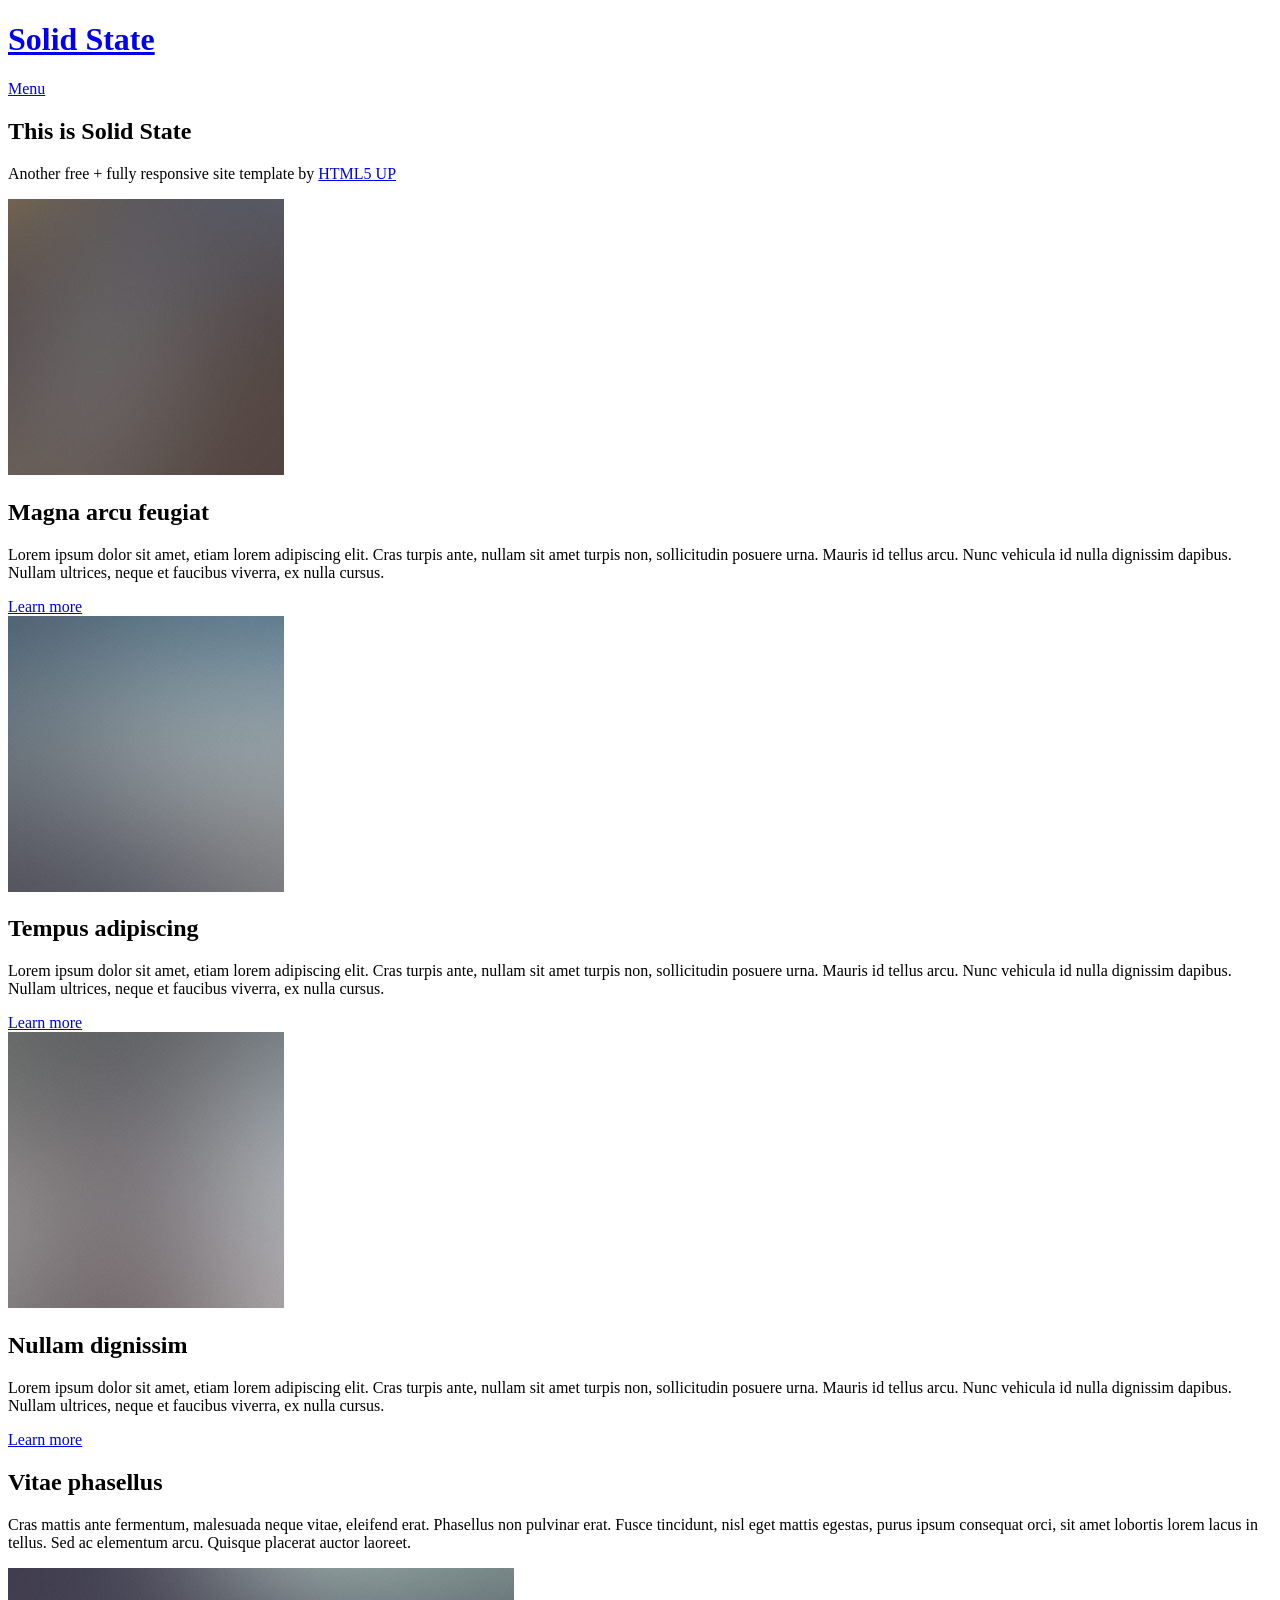
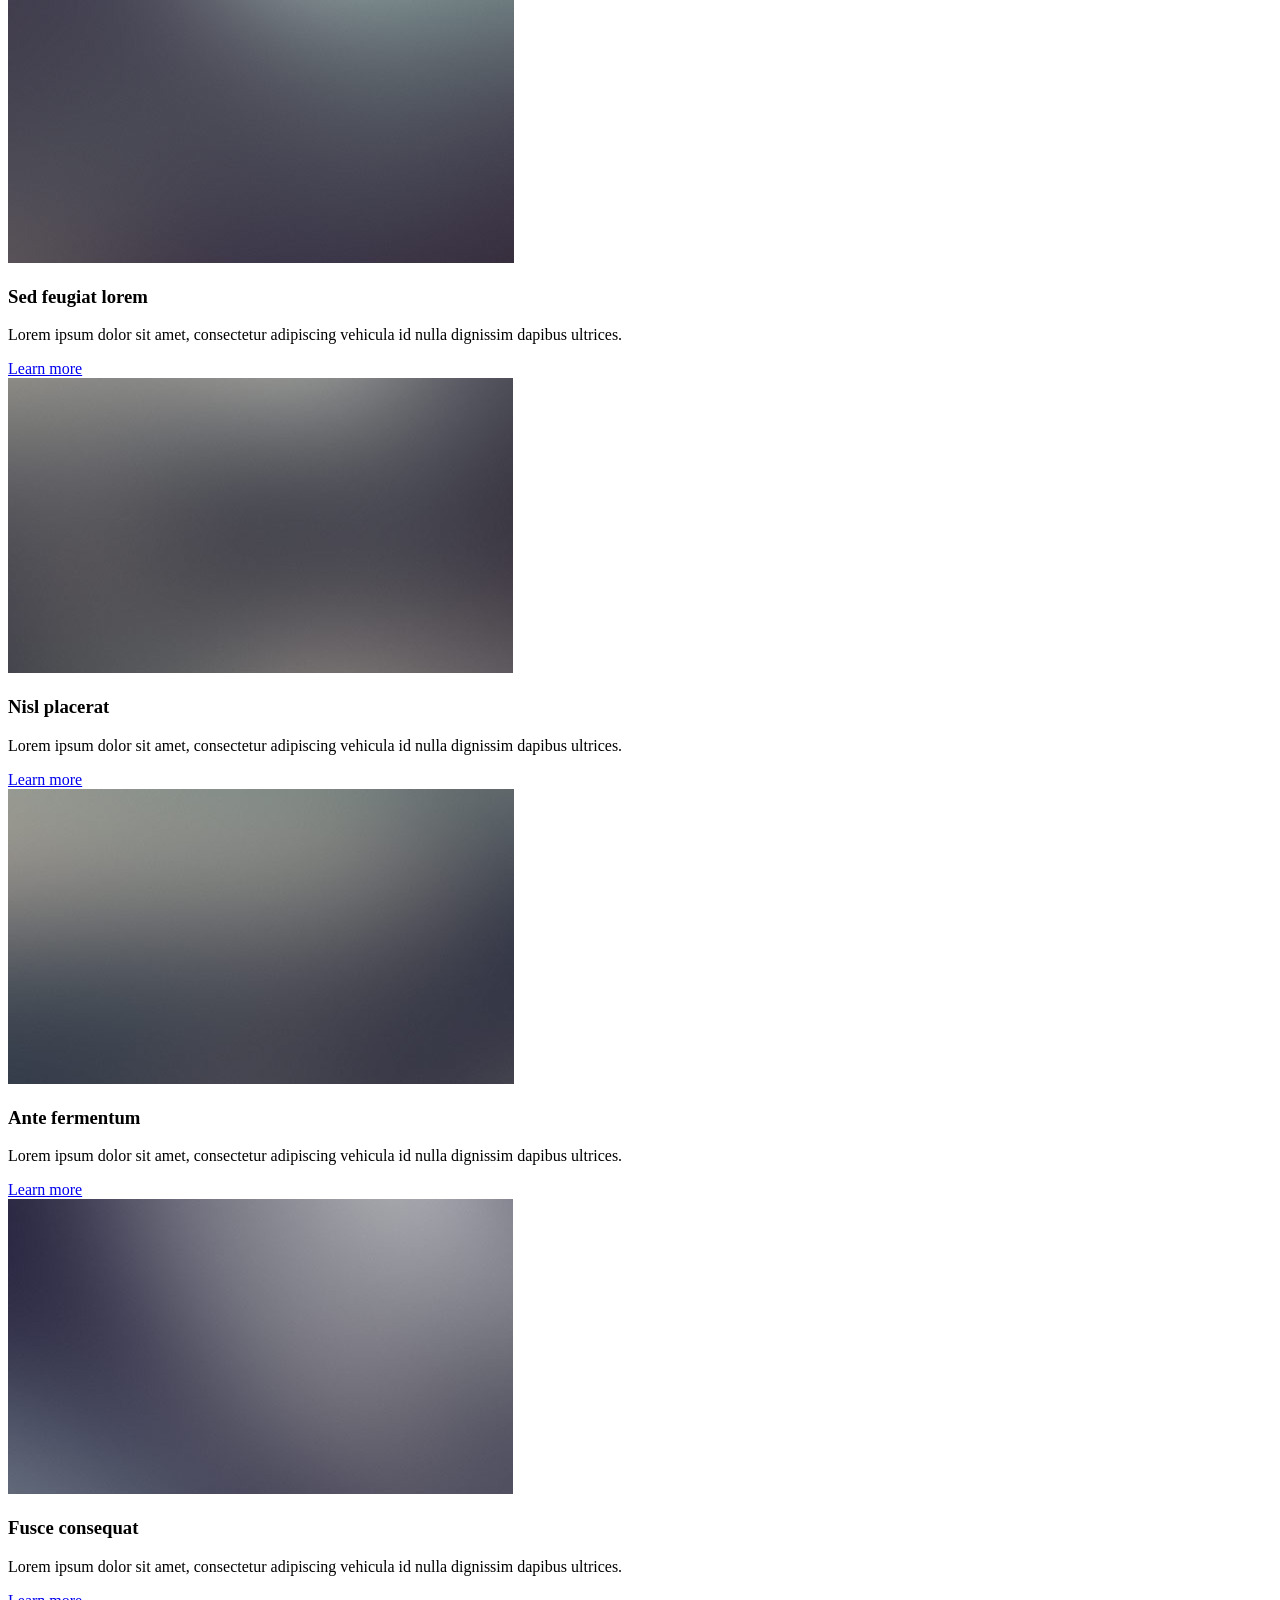
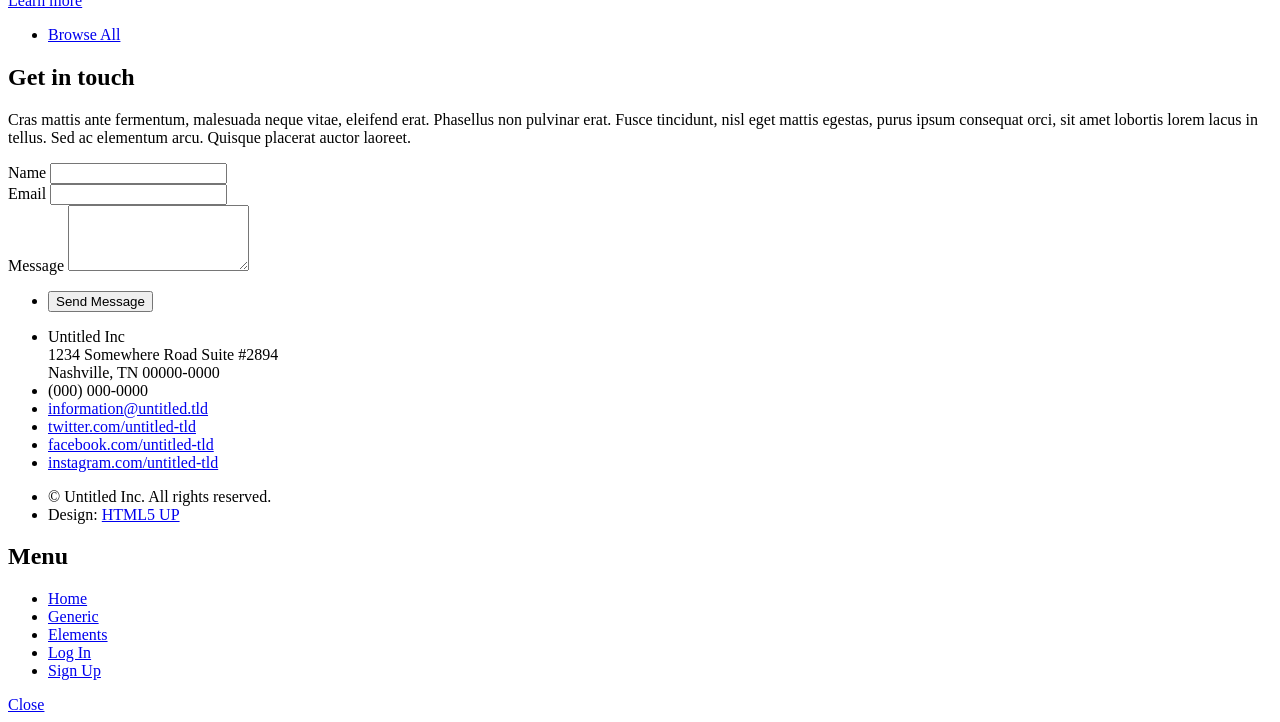
==== index.html @ 5594df38 "initial commit" ====
<!DOCTYPE HTML>
<!--
	Solid State by HTML5 UP
	html5up.net | @ajlkn
	Free for personal and commercial use under the CCA 3.0 license (html5up.net/license)
-->
<html>
	<head>
		<title>Solid State by HTML5 UP</title>
		<meta charset="utf-8" />
		<meta name="viewport" content="width=device-width, initial-scale=1, user-scalable=no" />
		<link rel="stylesheet" href="assets/css/main.css" />
		<noscript><link rel="stylesheet" href="assets/css/noscript.css" /></noscript>
	</head>
	<body class="is-preload">

		<!-- Page Wrapper -->
			<div id="page-wrapper">

				<!-- Header -->
					<header id="header" class="alt">
						<h1><a href="index.html">Solid State</a></h1>
						<nav>
							<a href="#menu">Menu</a>
						</nav>
					</header>

				<!-- Menu -->
					<nav id="menu">
						<div class="inner">
							<h2>Menu</h2>
							<ul class="links">
								<li><a href="index.html">Home</a></li>
								<li><a href="generic.html">Generic</a></li>
								<li><a href="elements.html">Elements</a></li>
								<li><a href="#">Log In</a></li>
								<li><a href="#">Sign Up</a></li>
							</ul>
							<a href="#" class="close">Close</a>
						</div>
					</nav>

				<!-- Banner -->
					<section id="banner">
						<div class="inner">
							<div class="logo"><span class="icon fa-gem"></span></div>
							<h2>This is Solid State</h2>
							<p>Another free + fully responsive site template by <a href="http://html5up.net">HTML5 UP</a></p>
						</div>
					</section>

				<!-- Wrapper -->
					<section id="wrapper">

						<!-- One -->
							<section id="one" class="wrapper spotlight style1">
								<div class="inner">
									<a href="#" class="image"><img src="images/pic01.jpg" alt="" /></a>
									<div class="content">
										<h2 class="major">Magna arcu feugiat</h2>
										<p>Lorem ipsum dolor sit amet, etiam lorem adipiscing elit. Cras turpis ante, nullam sit amet turpis non, sollicitudin posuere urna. Mauris id tellus arcu. Nunc vehicula id nulla dignissim dapibus. Nullam ultrices, neque et faucibus viverra, ex nulla cursus.</p>
										<a href="#" class="special">Learn more</a>
									</div>
								</div>
							</section>

						<!-- Two -->
							<section id="two" class="wrapper alt spotlight style2">
								<div class="inner">
									<a href="#" class="image"><img src="images/pic02.jpg" alt="" /></a>
									<div class="content">
										<h2 class="major">Tempus adipiscing</h2>
										<p>Lorem ipsum dolor sit amet, etiam lorem adipiscing elit. Cras turpis ante, nullam sit amet turpis non, sollicitudin posuere urna. Mauris id tellus arcu. Nunc vehicula id nulla dignissim dapibus. Nullam ultrices, neque et faucibus viverra, ex nulla cursus.</p>
										<a href="#" class="special">Learn more</a>
									</div>
								</div>
							</section>

						<!-- Three -->
							<section id="three" class="wrapper spotlight style3">
								<div class="inner">
									<a href="#" class="image"><img src="images/pic03.jpg" alt="" /></a>
									<div class="content">
										<h2 class="major">Nullam dignissim</h2>
										<p>Lorem ipsum dolor sit amet, etiam lorem adipiscing elit. Cras turpis ante, nullam sit amet turpis non, sollicitudin posuere urna. Mauris id tellus arcu. Nunc vehicula id nulla dignissim dapibus. Nullam ultrices, neque et faucibus viverra, ex nulla cursus.</p>
										<a href="#" class="special">Learn more</a>
									</div>
								</div>
							</section>

						<!-- Four -->
							<section id="four" class="wrapper alt style1">
								<div class="inner">
									<h2 class="major">Vitae phasellus</h2>
									<p>Cras mattis ante fermentum, malesuada neque vitae, eleifend erat. Phasellus non pulvinar erat. Fusce tincidunt, nisl eget mattis egestas, purus ipsum consequat orci, sit amet lobortis lorem lacus in tellus. Sed ac elementum arcu. Quisque placerat auctor laoreet.</p>
									<section class="features">
										<article>
											<a href="#" class="image"><img src="images/pic04.jpg" alt="" /></a>
											<h3 class="major">Sed feugiat lorem</h3>
											<p>Lorem ipsum dolor sit amet, consectetur adipiscing vehicula id nulla dignissim dapibus ultrices.</p>
											<a href="#" class="special">Learn more</a>
										</article>
										<article>
											<a href="#" class="image"><img src="images/pic05.jpg" alt="" /></a>
											<h3 class="major">Nisl placerat</h3>
											<p>Lorem ipsum dolor sit amet, consectetur adipiscing vehicula id nulla dignissim dapibus ultrices.</p>
											<a href="#" class="special">Learn more</a>
										</article>
										<article>
											<a href="#" class="image"><img src="images/pic06.jpg" alt="" /></a>
											<h3 class="major">Ante fermentum</h3>
											<p>Lorem ipsum dolor sit amet, consectetur adipiscing vehicula id nulla dignissim dapibus ultrices.</p>
											<a href="#" class="special">Learn more</a>
										</article>
										<article>
											<a href="#" class="image"><img src="images/pic07.jpg" alt="" /></a>
											<h3 class="major">Fusce consequat</h3>
											<p>Lorem ipsum dolor sit amet, consectetur adipiscing vehicula id nulla dignissim dapibus ultrices.</p>
											<a href="#" class="special">Learn more</a>
										</article>
									</section>
									<ul class="actions">
										<li><a href="#" class="button">Browse All</a></li>
									</ul>
								</div>
							</section>

					</section>

				<!-- Footer -->
					<section id="footer">
						<div class="inner">
							<h2 class="major">Get in touch</h2>
							<p>Cras mattis ante fermentum, malesuada neque vitae, eleifend erat. Phasellus non pulvinar erat. Fusce tincidunt, nisl eget mattis egestas, purus ipsum consequat orci, sit amet lobortis lorem lacus in tellus. Sed ac elementum arcu. Quisque placerat auctor laoreet.</p>
							<form method="post" action="#">
								<div class="fields">
									<div class="field">
										<label for="name">Name</label>
										<input type="text" name="name" id="name" />
									</div>
									<div class="field">
										<label for="email">Email</label>
										<input type="email" name="email" id="email" />
									</div>
									<div class="field">
										<label for="message">Message</label>
										<textarea name="message" id="message" rows="4"></textarea>
									</div>
								</div>
								<ul class="actions">
									<li><input type="submit" value="Send Message" /></li>
								</ul>
							</form>
							<ul class="contact">
								<li class="icon solid fa-home">
									Untitled Inc<br />
									1234 Somewhere Road Suite #2894<br />
									Nashville, TN 00000-0000
								</li>
								<li class="icon solid fa-phone">(000) 000-0000</li>
								<li class="icon solid fa-envelope"><a href="#">information@untitled.tld</a></li>
								<li class="icon brands fa-twitter"><a href="#">twitter.com/untitled-tld</a></li>
								<li class="icon brands fa-facebook-f"><a href="#">facebook.com/untitled-tld</a></li>
								<li class="icon brands fa-instagram"><a href="#">instagram.com/untitled-tld</a></li>
							</ul>
							<ul class="copyright">
								<li>&copy; Untitled Inc. All rights reserved.</li><li>Design: <a href="http://html5up.net">HTML5 UP</a></li>
							</ul>
						</div>
					</section>

			</div>

		<!-- Scripts -->
			<script src="assets/js/jquery.min.js"></script>
			<script src="assets/js/jquery.scrollex.min.js"></script>
			<script src="assets/js/browser.min.js"></script>
			<script src="assets/js/breakpoints.min.js"></script>
			<script src="assets/js/util.js"></script>
			<script src="assets/js/main.js"></script>

	</body>
</html>
---- assets/css/main.css ----
@import url(fontawesome-all.min.css);
@import url("https://fonts.googleapis.com/css?family=Raleway:200,700|Source+Sans+Pro:300,600,300italic,600italic");

/*
	Solid State by HTML5 UP
	html5up.net | @ajlkn
	Free for personal and commercial use under the CCA 3.0 license (html5up.net/license)
*/

html, body, div, span, applet, object,
iframe, h1, h2, h3, h4, h5, h6, p, blockquote,
pre, a, abbr, acronym, address, big, cite,
code, del, dfn, em, img, ins, kbd, q, s, samp,
small, strike, strong, sub, sup, tt, var, b,
u, i, center, dl, dt, dd, ol, ul, li, fieldset,
form, label, legend, table, caption, tbody,
tfoot, thead, tr, th, td, article, aside,
canvas, details, embed, figure, figcaption,
footer, header, hgroup, menu, nav, output, ruby,
section, summary, time, mark, audio, video {
	margin: 0;
	padding: 0;
	border: 0;
	font-size: 100%;
	font: inherit;
	vertical-align: baseline;}

article, aside, details, figcaption, figure,
footer, header, hgroup, menu, nav, section {
	display: block;}

body {
	line-height: 1;
}

ol, ul {
	list-style: none;
}

blockquote, q {
	quotes: none;
}

	blockquote:before, blockquote:after, q:before, q:after {
		content: '';
		content: none;
	}

table {
	border-collapse: collapse;
	border-spacing: 0;
}

body {
	-webkit-text-size-adjust: none;
}

mark {
	background-color: transparent;
	color: inherit;
}

input::-moz-focus-inner {
	border: 0;
	padding: 0;
}

input, select, textarea {
	-moz-appearance: none;
	-webkit-appearance: none;
	-ms-appearance: none;
	appearance: none;
}

/* Basic */

	@-ms-viewport {
		width: device-width;
	}

	body {
		-ms-overflow-style: scrollbar;
	}

	@media screen and (max-width: 480px) {

		html, body {
			min-width: 320px;
		}

	}

	html {
		box-sizing: border-box;
	}

	*, *:before, *:after {
		box-sizing: inherit;
	}

	body {
		background-color: #2e3141;
		background-image: linear-gradient(to top, rgba(46, 49, 65, 0.8), rgba(46, 49, 65, 0.8)), url("../../images/bg.jpg");
		background-size: auto, cover;
		background-attachment: fixed, fixed;
		background-position: center, center;
	}

		body.is-preload *, body.is-preload *:before, body.is-preload *:after {
			-moz-animation: none !important;
			-webkit-animation: none !important;
			-ms-animation: none !important;
			animation: none !important;
			-moz-transition: none !important;
			-webkit-transition: none !important;
			-ms-transition: none !important;
			transition: none !important;
		}

/* Type */

	body, input, select, textarea {
		color: #ffffff;
		font-family: "Source Sans Pro", Helvetica, sans-serif;
		font-size: 16.5pt;
		font-weight: 300;
		line-height: 1.65;
	}

		@media screen and (max-width: 1680px) {

			body, input, select, textarea {
				font-size: 13pt;
			}

		}

		@media screen and (max-width: 1280px) {

			body, input, select, textarea {
				font-size: 12pt;
			}

		}

		@media screen and (max-width: 980px) {

			body, input, select, textarea {
				font-size: 12pt;
			}

		}

		@media screen and (max-width: 736px) {

			body, input, select, textarea {
				font-size: 12pt;
			}

		}

		@media screen and (max-width: 480px) {

			body, input, select, textarea {
				font-size: 12pt;
			}

		}

	a {
		-moz-transition: color 0.2s ease-in-out, border-bottom-color 0.2s ease-in-out;
		-webkit-transition: color 0.2s ease-in-out, border-bottom-color 0.2s ease-in-out;
		-ms-transition: color 0.2s ease-in-out, border-bottom-color 0.2s ease-in-out;
		transition: color 0.2s ease-in-out, border-bottom-color 0.2s ease-in-out;
		border-bottom: dotted 1px rgba(255, 255, 255, 0.35);
		color: #ffffff;
		text-decoration: none;
	}

		a:hover {
			border-bottom-color: transparent;
			color: #ffffff !important;
		}

		a.special:not(.button) {
			text-decoration: none;
			border-bottom: 0;
			display: block;
			font-family: Raleway, Helvetica, sans-serif;
			font-size: 0.8em;
			font-weight: 700;
			letter-spacing: 0.1em;
			margin: 0 0 2em 0;
			text-transform: uppercase;
		}

			a.special:not(.button):before {
				-moz-osx-font-smoothing: grayscale;
				-webkit-font-smoothing: antialiased;
				display: inline-block;
				font-style: normal;
				font-variant: normal;
				text-rendering: auto;
				line-height: 1;
				text-transform: none !important;
				font-family: 'Font Awesome 5 Free';
				font-weight: 900;
			}

			a.special:not(.button):before {
				-moz-transition: background-color 0.2s ease-in-out;
				-webkit-transition: background-color 0.2s ease-in-out;
				-ms-transition: background-color 0.2s ease-in-out;
				transition: background-color 0.2s ease-in-out;
				border-radius: 100%;
				border: solid 2px rgba(255, 255, 255, 0.125);
				content: '\f105';
				display: inline-block;
				font-size: 1.25em;
				height: 2em;
				line-height: 1.75em;
				margin-right: 0.85em;
				text-align: center;
				text-indent: 0.15em;
				vertical-align: middle;
				width: 2em;
			}

			a.special:not(.button):hover:before {
				background-color: rgba(255, 255, 255, 0.025);
			}

			a.special:not(.button):active:before {
				background-color: rgba(255, 255, 255, 0.075);
			}

	strong, b {
		color: #ffffff;
		font-weight: 600;
	}

	em, i {
		font-style: italic;
	}

	p {
		margin: 0 0 2em 0;
	}

	h1, h2, h3, h4, h5, h6 {
		color: #ffffff;
		font-family: Raleway, Helvetica, sans-serif;
		font-weight: 700;
		letter-spacing: 0.1em;
		margin: 0 0 1em 0;
		text-transform: uppercase;
	}

		h1 a, h2 a, h3 a, h4 a, h5 a, h6 a {
			color: inherit;
			text-decoration: none;
			border-bottom: 0;
		}

		h1 span, h2 span, h3 span, h4 span, h5 span, h6 span {
			font-weight: 200;
		}

		h1.major, h2.major, h3.major, h4.major, h5.major, h6.major {
			padding-bottom: 1em;
			border-bottom: solid 2px rgba(255, 255, 255, 0.125);
		}

	h2 {
		font-size: 1.2em;
	}

	h3 {
		font-size: 0.9em;
	}

	h4 {
		font-size: 0.7em;
	}

	h5 {
		font-size: 0.7em;
	}

	h6 {
		font-size: 0.7em;
	}

	@media screen and (max-width: 736px) {

		h2 {
			font-size: 1em;
		}

		h3 {
			font-size: 0.8em;
		}

	}

	sub {
		font-size: 0.8em;
		position: relative;
		top: 0.5em;
	}

	sup {
		font-size: 0.8em;
		position: relative;
		top: -0.5em;
	}

	blockquote {
		border-left: solid 4px rgba(255, 255, 255, 0.125);
		font-style: italic;
		margin: 0 0 2em 0;
		padding: 0.5em 0 0.5em 2em;
	}

	code {
		background: rgba(255, 255, 255, 0.025);
		border-radius: 5px;
		border: solid 2px rgba(255, 255, 255, 0.125);
		font-family: "Courier New", monospace;
		font-size: 0.9em;
		margin: 0 0.25em;
		padding: 0.25em 0.65em;
	}

	pre {
		-webkit-overflow-scrolling: touch;
		font-family: "Courier New", monospace;
		font-size: 0.9em;
		margin: 0 0 2em 0;
	}

		pre code {
			display: block;
			line-height: 1.75em;
			padding: 1em 1.5em;
			overflow-x: auto;
		}

	hr {
		border: 0;
		border-bottom: solid 2px rgba(255, 255, 255, 0.125);
		margin: 2.5em 0;
	}

		hr.major {
			margin: 4em 0;
		}

	.align-left {
		text-align: left;
	}

	.align-center {
		text-align: center;
	}

	.align-right {
		text-align: right;
	}

/* Row */

	.row {
		display: flex;
		flex-wrap: wrap;
		box-sizing: border-box;
		align-items: stretch;
	}

		.row > * {
			box-sizing: border-box;
		}

		.row.gtr-uniform > * > :last-child {
			margin-bottom: 0;
		}

		.row.aln-left {
			justify-content: flex-start;
		}

		.row.aln-center {
			justify-content: center;
		}

		.row.aln-right {
			justify-content: flex-end;
		}

		.row.aln-top {
			align-items: flex-start;
		}

		.row.aln-middle {
			align-items: center;
		}

		.row.aln-bottom {
			align-items: flex-end;
		}

		.row > .imp {
			order: -1;
		}

		.row > .col-1 {
			width: 8.33333%;
		}

		.row > .off-1 {
			margin-left: 8.33333%;
		}

		.row > .col-2 {
			width: 16.66667%;
		}

		.row > .off-2 {
			margin-left: 16.66667%;
		}

		.row > .col-3 {
			width: 25%;
		}

		.row > .off-3 {
			margin-left: 25%;
		}

		.row > .col-4 {
			width: 33.33333%;
		}

		.row > .off-4 {
			margin-left: 33.33333%;
		}

		.row > .col-5 {
			width: 41.66667%;
		}

		.row > .off-5 {
			margin-left: 41.66667%;
		}

		.row > .col-6 {
			width: 50%;
		}

		.row > .off-6 {
			margin-left: 50%;
		}

		.row > .col-7 {
			width: 58.33333%;
		}

		.row > .off-7 {
			margin-left: 58.33333%;
		}

		.row > .col-8 {
			width: 66.66667%;
		}

		.row > .off-8 {
			margin-left: 66.66667%;
		}

		.row > .col-9 {
			width: 75%;
		}

		.row > .off-9 {
			margin-left: 75%;
		}

		.row > .col-10 {
			width: 83.33333%;
		}

		.row > .off-10 {
			margin-left: 83.33333%;
		}

		.row > .col-11 {
			width: 91.66667%;
		}

		.row > .off-11 {
			margin-left: 91.66667%;
		}

		.row > .col-12 {
			width: 100%;
		}

		.row > .off-12 {
			margin-left: 100%;
		}

		.row.gtr-0 {
			margin-top: 0;
			margin-left: 0em;
		}

			.row.gtr-0 > * {
				padding: 0 0 0 0em;
			}

			.row.gtr-0.gtr-uniform {
				margin-top: 0em;
			}

				.row.gtr-0.gtr-uniform > * {
					padding-top: 0em;
				}

		.row.gtr-25 {
			margin-top: 0;
			margin-left: -0.4375em;
		}

			.row.gtr-25 > * {
				padding: 0 0 0 0.4375em;
			}

			.row.gtr-25.gtr-uniform {
				margin-top: -0.4375em;
			}

				.row.gtr-25.gtr-uniform > * {
					padding-top: 0.4375em;
				}

		.row.gtr-50 {
			margin-top: 0;
			margin-left: -0.875em;
		}

			.row.gtr-50 > * {
				padding: 0 0 0 0.875em;
			}

			.row.gtr-50.gtr-uniform {
				margin-top: -0.875em;
			}

				.row.gtr-50.gtr-uniform > * {
					padding-top: 0.875em;
				}

		.row {
			margin-top: 0;
			margin-left: -1.75em;
		}

			.row > * {
				padding: 0 0 0 1.75em;
			}

			.row.gtr-uniform {
				margin-top: -1.75em;
			}

				.row.gtr-uniform > * {
					padding-top: 1.75em;
				}

		.row.gtr-150 {
			margin-top: 0;
			margin-left: -2.625em;
		}

			.row.gtr-150 > * {
				padding: 0 0 0 2.625em;
			}

			.row.gtr-150.gtr-uniform {
				margin-top: -2.625em;
			}

				.row.gtr-150.gtr-uniform > * {
					padding-top: 2.625em;
				}

		.row.gtr-200 {
			margin-top: 0;
			margin-left: -3.5em;
		}

			.row.gtr-200 > * {
				padding: 0 0 0 3.5em;
			}

			.row.gtr-200.gtr-uniform {
				margin-top: -3.5em;
			}

				.row.gtr-200.gtr-uniform > * {
					padding-top: 3.5em;
				}

		@media screen and (max-width: 1680px) {

			.row {
				display: flex;
				flex-wrap: wrap;
				box-sizing: border-box;
				align-items: stretch;
			}

				.row > * {
					box-sizing: border-box;
				}

				.row.gtr-uniform > * > :last-child {
					margin-bottom: 0;
				}

				.row.aln-left {
					justify-content: flex-start;
				}

				.row.aln-center {
					justify-content: center;
				}

				.row.aln-right {
					justify-content: flex-end;
				}

				.row.aln-top {
					align-items: flex-start;
				}

				.row.aln-middle {
					align-items: center;
				}

				.row.aln-bottom {
					align-items: flex-end;
				}

				.row > .imp-xlarge {
					order: -1;
				}

				.row > .col-1-xlarge {
					width: 8.33333%;
				}

				.row > .off-1-xlarge {
					margin-left: 8.33333%;
				}

				.row > .col-2-xlarge {
					width: 16.66667%;
				}

				.row > .off-2-xlarge {
					margin-left: 16.66667%;
				}

				.row > .col-3-xlarge {
					width: 25%;
				}

				.row > .off-3-xlarge {
					margin-left: 25%;
				}

				.row > .col-4-xlarge {
					width: 33.33333%;
				}

				.row > .off-4-xlarge {
					margin-left: 33.33333%;
				}

				.row > .col-5-xlarge {
					width: 41.66667%;
				}

				.row > .off-5-xlarge {
					margin-left: 41.66667%;
				}

				.row > .col-6-xlarge {
					width: 50%;
				}

				.row > .off-6-xlarge {
					margin-left: 50%;
				}

				.row > .col-7-xlarge {
					width: 58.33333%;
				}

				.row > .off-7-xlarge {
					margin-left: 58.33333%;
				}

				.row > .col-8-xlarge {
					width: 66.66667%;
				}

				.row > .off-8-xlarge {
					margin-left: 66.66667%;
				}

				.row > .col-9-xlarge {
					width: 75%;
				}

				.row > .off-9-xlarge {
					margin-left: 75%;
				}

				.row > .col-10-xlarge {
					width: 83.33333%;
				}

				.row > .off-10-xlarge {
					margin-left: 83.33333%;
				}

				.row > .col-11-xlarge {
					width: 91.66667%;
				}

				.row > .off-11-xlarge {
					margin-left: 91.66667%;
				}

				.row > .col-12-xlarge {
					width: 100%;
				}

				.row > .off-12-xlarge {
					margin-left: 100%;
				}

				.row.gtr-0 {
					margin-top: 0;
					margin-left: 0em;
				}

					.row.gtr-0 > * {
						padding: 0 0 0 0em;
					}

					.row.gtr-0.gtr-uniform {
						margin-top: 0em;
					}

						.row.gtr-0.gtr-uniform > * {
							padding-top: 0em;
						}

				.row.gtr-25 {
					margin-top: 0;
					margin-left: -0.4375em;
				}

					.row.gtr-25 > * {
						padding: 0 0 0 0.4375em;
					}

					.row.gtr-25.gtr-uniform {
						margin-top: -0.4375em;
					}

						.row.gtr-25.gtr-uniform > * {
							padding-top: 0.4375em;
						}

				.row.gtr-50 {
					margin-top: 0;
					margin-left: -0.875em;
				}

					.row.gtr-50 > * {
						padding: 0 0 0 0.875em;
					}

					.row.gtr-50.gtr-uniform {
						margin-top: -0.875em;
					}

						.row.gtr-50.gtr-uniform > * {
							padding-top: 0.875em;
						}

				.row {
					margin-top: 0;
					margin-left: -1.75em;
				}

					.row > * {
						padding: 0 0 0 1.75em;
					}

					.row.gtr-uniform {
						margin-top: -1.75em;
					}

						.row.gtr-uniform > * {
							padding-top: 1.75em;
						}

				.row.gtr-150 {
					margin-top: 0;
					margin-left: -2.625em;
				}

					.row.gtr-150 > * {
						padding: 0 0 0 2.625em;
					}

					.row.gtr-150.gtr-uniform {
						margin-top: -2.625em;
					}

						.row.gtr-150.gtr-uniform > * {
							padding-top: 2.625em;
						}

				.row.gtr-200 {
					margin-top: 0;
					margin-left: -3.5em;
				}

					.row.gtr-200 > * {
						padding: 0 0 0 3.5em;
					}

					.row.gtr-200.gtr-uniform {
						margin-top: -3.5em;
					}

						.row.gtr-200.gtr-uniform > * {
							padding-top: 3.5em;
						}

		}

		@media screen and (max-width: 1280px) {

			.row {
				display: flex;
				flex-wrap: wrap;
				box-sizing: border-box;
				align-items: stretch;
			}

				.row > * {
					box-sizing: border-box;
				}

				.row.gtr-uniform > * > :last-child {
					margin-bottom: 0;
				}

				.row.aln-left {
					justify-content: flex-start;
				}

				.row.aln-center {
					justify-content: center;
				}

				.row.aln-right {
					justify-content: flex-end;
				}

				.row.aln-top {
					align-items: flex-start;
				}

				.row.aln-middle {
					align-items: center;
				}

				.row.aln-bottom {
					align-items: flex-end;
				}

				.row > .imp-large {
					order: -1;
				}

				.row > .col-1-large {
					width: 8.33333%;
				}

				.row > .off-1-large {
					margin-left: 8.33333%;
				}

				.row > .col-2-large {
					width: 16.66667%;
				}

				.row > .off-2-large {
					margin-left: 16.66667%;
				}

				.row > .col-3-large {
					width: 25%;
				}

				.row > .off-3-large {
					margin-left: 25%;
				}

				.row > .col-4-large {
					width: 33.33333%;
				}

				.row > .off-4-large {
					margin-left: 33.33333%;
				}

				.row > .col-5-large {
					width: 41.66667%;
				}

				.row > .off-5-large {
					margin-left: 41.66667%;
				}

				.row > .col-6-large {
					width: 50%;
				}

				.row > .off-6-large {
					margin-left: 50%;
				}

				.row > .col-7-large {
					width: 58.33333%;
				}

				.row > .off-7-large {
					margin-left: 58.33333%;
				}

				.row > .col-8-large {
					width: 66.66667%;
				}

				.row > .off-8-large {
					margin-left: 66.66667%;
				}

				.row > .col-9-large {
					width: 75%;
				}

				.row > .off-9-large {
					margin-left: 75%;
				}

				.row > .col-10-large {
					width: 83.33333%;
				}

				.row > .off-10-large {
					margin-left: 83.33333%;
				}

				.row > .col-11-large {
					width: 91.66667%;
				}

				.row > .off-11-large {
					margin-left: 91.66667%;
				}

				.row > .col-12-large {
					width: 100%;
				}

				.row > .off-12-large {
					margin-left: 100%;
				}

				.row.gtr-0 {
					margin-top: 0;
					margin-left: 0em;
				}

					.row.gtr-0 > * {
						padding: 0 0 0 0em;
					}

					.row.gtr-0.gtr-uniform {
						margin-top: 0em;
					}

						.row.gtr-0.gtr-uniform > * {
							padding-top: 0em;
						}

				.row.gtr-25 {
					margin-top: 0;
					margin-left: -0.4375em;
				}

					.row.gtr-25 > * {
						padding: 0 0 0 0.4375em;
					}

					.row.gtr-25.gtr-uniform {
						margin-top: -0.4375em;
					}

						.row.gtr-25.gtr-uniform > * {
							padding-top: 0.4375em;
						}

				.row.gtr-50 {
					margin-top: 0;
					margin-left: -0.875em;
				}

					.row.gtr-50 > * {
						padding: 0 0 0 0.875em;
					}

					.row.gtr-50.gtr-uniform {
						margin-top: -0.875em;
					}

						.row.gtr-50.gtr-uniform > * {
							padding-top: 0.875em;
						}

				.row {
					margin-top: 0;
					margin-left: -1.75em;
				}

					.row > * {
						padding: 0 0 0 1.75em;
					}

					.row.gtr-uniform {
						margin-top: -1.75em;
					}

						.row.gtr-uniform > * {
							padding-top: 1.75em;
						}

				.row.gtr-150 {
					margin-top: 0;
					margin-left: -2.625em;
				}

					.row.gtr-150 > * {
						padding: 0 0 0 2.625em;
					}

					.row.gtr-150.gtr-uniform {
						margin-top: -2.625em;
					}

						.row.gtr-150.gtr-uniform > * {
							padding-top: 2.625em;
						}

				.row.gtr-200 {
					margin-top: 0;
					margin-left: -3.5em;
				}

					.row.gtr-200 > * {
						padding: 0 0 0 3.5em;
					}

					.row.gtr-200.gtr-uniform {
						margin-top: -3.5em;
					}

						.row.gtr-200.gtr-uniform > * {
							padding-top: 3.5em;
						}

		}

		@media screen and (max-width: 980px) {

			.row {
				display: flex;
				flex-wrap: wrap;
				box-sizing: border-box;
				align-items: stretch;
			}

				.row > * {
					box-sizing: border-box;
				}

				.row.gtr-uniform > * > :last-child {
					margin-bottom: 0;
				}

				.row.aln-left {
					justify-content: flex-start;
				}

				.row.aln-center {
					justify-content: center;
				}

				.row.aln-right {
					justify-content: flex-end;
				}

				.row.aln-top {
					align-items: flex-start;
				}

				.row.aln-middle {
					align-items: center;
				}

				.row.aln-bottom {
					align-items: flex-end;
				}

				.row > .imp-medium {
					order: -1;
				}

				.row > .col-1-medium {
					width: 8.33333%;
				}

				.row > .off-1-medium {
					margin-left: 8.33333%;
				}

				.row > .col-2-medium {
					width: 16.66667%;
				}

				.row > .off-2-medium {
					margin-left: 16.66667%;
				}

				.row > .col-3-medium {
					width: 25%;
				}

				.row > .off-3-medium {
					margin-left: 25%;
				}

				.row > .col-4-medium {
					width: 33.33333%;
				}

				.row > .off-4-medium {
					margin-left: 33.33333%;
				}

				.row > .col-5-medium {
					width: 41.66667%;
				}

				.row > .off-5-medium {
					margin-left: 41.66667%;
				}

				.row > .col-6-medium {
					width: 50%;
				}

				.row > .off-6-medium {
					margin-left: 50%;
				}

				.row > .col-7-medium {
					width: 58.33333%;
				}

				.row > .off-7-medium {
					margin-left: 58.33333%;
				}

				.row > .col-8-medium {
					width: 66.66667%;
				}

				.row > .off-8-medium {
					margin-left: 66.66667%;
				}

				.row > .col-9-medium {
					width: 75%;
				}

				.row > .off-9-medium {
					margin-left: 75%;
				}

				.row > .col-10-medium {
					width: 83.33333%;
				}

				.row > .off-10-medium {
					margin-left: 83.33333%;
				}

				.row > .col-11-medium {
					width: 91.66667%;
				}

				.row > .off-11-medium {
					margin-left: 91.66667%;
				}

				.row > .col-12-medium {
					width: 100%;
				}

				.row > .off-12-medium {
					margin-left: 100%;
				}

				.row.gtr-0 {
					margin-top: 0;
					margin-left: 0em;
				}

					.row.gtr-0 > * {
						padding: 0 0 0 0em;
					}

					.row.gtr-0.gtr-uniform {
						margin-top: 0em;
					}

						.row.gtr-0.gtr-uniform > * {
							padding-top: 0em;
						}

				.row.gtr-25 {
					margin-top: 0;
					margin-left: -0.4375em;
				}

					.row.gtr-25 > * {
						padding: 0 0 0 0.4375em;
					}

					.row.gtr-25.gtr-uniform {
						margin-top: -0.4375em;
					}

						.row.gtr-25.gtr-uniform > * {
							padding-top: 0.4375em;
						}

				.row.gtr-50 {
					margin-top: 0;
					margin-left: -0.875em;
				}

					.row.gtr-50 > * {
						padding: 0 0 0 0.875em;
					}

					.row.gtr-50.gtr-uniform {
						margin-top: -0.875em;
					}

						.row.gtr-50.gtr-uniform > * {
							padding-top: 0.875em;
						}

				.row {
					margin-top: 0;
					margin-left: -1.75em;
				}

					.row > * {
						padding: 0 0 0 1.75em;
					}

					.row.gtr-uniform {
						margin-top: -1.75em;
					}

						.row.gtr-uniform > * {
							padding-top: 1.75em;
						}

				.row.gtr-150 {
					margin-top: 0;
					margin-left: -2.625em;
				}

					.row.gtr-150 > * {
						padding: 0 0 0 2.625em;
					}

					.row.gtr-150.gtr-uniform {
						margin-top: -2.625em;
					}

						.row.gtr-150.gtr-uniform > * {
							padding-top: 2.625em;
						}

				.row.gtr-200 {
					margin-top: 0;
					margin-left: -3.5em;
				}

					.row.gtr-200 > * {
						padding: 0 0 0 3.5em;
					}

					.row.gtr-200.gtr-uniform {
						margin-top: -3.5em;
					}

						.row.gtr-200.gtr-uniform > * {
							padding-top: 3.5em;
						}

		}

		@media screen and (max-width: 736px) {

			.row {
				display: flex;
				flex-wrap: wrap;
				box-sizing: border-box;
				align-items: stretch;
			}

				.row > * {
					box-sizing: border-box;
				}

				.row.gtr-uniform > * > :last-child {
					margin-bottom: 0;
				}

				.row.aln-left {
					justify-content: flex-start;
				}

				.row.aln-center {
					justify-content: center;
				}

				.row.aln-right {
					justify-content: flex-end;
				}

				.row.aln-top {
					align-items: flex-start;
				}

				.row.aln-middle {
					align-items: center;
				}

				.row.aln-bottom {
					align-items: flex-end;
				}

				.row > .imp-small {
					order: -1;
				}

				.row > .col-1-small {
					width: 8.33333%;
				}

				.row > .off-1-small {
					margin-left: 8.33333%;
				}

				.row > .col-2-small {
					width: 16.66667%;
				}

				.row > .off-2-small {
					margin-left: 16.66667%;
				}

				.row > .col-3-small {
					width: 25%;
				}

				.row > .off-3-small {
					margin-left: 25%;
				}

				.row > .col-4-small {
					width: 33.33333%;
				}

				.row > .off-4-small {
					margin-left: 33.33333%;
				}

				.row > .col-5-small {
					width: 41.66667%;
				}

				.row > .off-5-small {
					margin-left: 41.66667%;
				}

				.row > .col-6-small {
					width: 50%;
				}

				.row > .off-6-small {
					margin-left: 50%;
				}

				.row > .col-7-small {
					width: 58.33333%;
				}

				.row > .off-7-small {
					margin-left: 58.33333%;
				}

				.row > .col-8-small {
					width: 66.66667%;
				}

				.row > .off-8-small {
					margin-left: 66.66667%;
				}

				.row > .col-9-small {
					width: 75%;
				}

				.row > .off-9-small {
					margin-left: 75%;
				}

				.row > .col-10-small {
					width: 83.33333%;
				}

				.row > .off-10-small {
					margin-left: 83.33333%;
				}

				.row > .col-11-small {
					width: 91.66667%;
				}

				.row > .off-11-small {
					margin-left: 91.66667%;
				}

				.row > .col-12-small {
					width: 100%;
				}

				.row > .off-12-small {
					margin-left: 100%;
				}

				.row.gtr-0 {
					margin-top: 0;
					margin-left: 0em;
				}

					.row.gtr-0 > * {
						padding: 0 0 0 0em;
					}

					.row.gtr-0.gtr-uniform {
						margin-top: 0em;
					}

						.row.gtr-0.gtr-uniform > * {
							padding-top: 0em;
						}

				.row.gtr-25 {
					margin-top: 0;
					margin-left: -0.3125em;
				}

					.row.gtr-25 > * {
						padding: 0 0 0 0.3125em;
					}

					.row.gtr-25.gtr-uniform {
						margin-top: -0.3125em;
					}

						.row.gtr-25.gtr-uniform > * {
							padding-top: 0.3125em;
						}

				.row.gtr-50 {
					margin-top: 0;
					margin-left: -0.625em;
				}

					.row.gtr-50 > * {
						padding: 0 0 0 0.625em;
					}

					.row.gtr-50.gtr-uniform {
						margin-top: -0.625em;
					}

						.row.gtr-50.gtr-uniform > * {
							padding-top: 0.625em;
						}

				.row {
					margin-top: 0;
					margin-left: -1.25em;
				}

					.row > * {
						padding: 0 0 0 1.25em;
					}

					.row.gtr-uniform {
						margin-top: -1.25em;
					}

						.row.gtr-uniform > * {
							padding-top: 1.25em;
						}

				.row.gtr-150 {
					margin-top: 0;
					margin-left: -1.875em;
				}

					.row.gtr-150 > * {
						padding: 0 0 0 1.875em;
					}

					.row.gtr-150.gtr-uniform {
						margin-top: -1.875em;
					}

						.row.gtr-150.gtr-uniform > * {
							padding-top: 1.875em;
						}

				.row.gtr-200 {
					margin-top: 0;
					margin-left: -2.5em;
				}

					.row.gtr-200 > * {
						padding: 0 0 0 2.5em;
					}

					.row.gtr-200.gtr-uniform {
						margin-top: -2.5em;
					}

						.row.gtr-200.gtr-uniform > * {
							padding-top: 2.5em;
						}

		}

		@media screen and (max-width: 480px) {

			.row {
				display: flex;
				flex-wrap: wrap;
				box-sizing: border-box;
				align-items: stretch;
			}

				.row > * {
					box-sizing: border-box;
				}

				.row.gtr-uniform > * > :last-child {
					margin-bottom: 0;
				}

				.row.aln-left {
					justify-content: flex-start;
				}

				.row.aln-center {
					justify-content: center;
				}

				.row.aln-right {
					justify-content: flex-end;
				}

				.row.aln-top {
					align-items: flex-start;
				}

				.row.aln-middle {
					align-items: center;
				}

				.row.aln-bottom {
					align-items: flex-end;
				}

				.row > .imp-xsmall {
					order: -1;
				}

				.row > .col-1-xsmall {
					width: 8.33333%;
				}

				.row > .off-1-xsmall {
					margin-left: 8.33333%;
				}

				.row > .col-2-xsmall {
					width: 16.66667%;
				}

				.row > .off-2-xsmall {
					margin-left: 16.66667%;
				}

				.row > .col-3-xsmall {
					width: 25%;
				}

				.row > .off-3-xsmall {
					margin-left: 25%;
				}

				.row > .col-4-xsmall {
					width: 33.33333%;
				}

				.row > .off-4-xsmall {
					margin-left: 33.33333%;
				}

				.row > .col-5-xsmall {
					width: 41.66667%;
				}

				.row > .off-5-xsmall {
					margin-left: 41.66667%;
				}

				.row > .col-6-xsmall {
					width: 50%;
				}

				.row > .off-6-xsmall {
					margin-left: 50%;
				}

				.row > .col-7-xsmall {
					width: 58.33333%;
				}

				.row > .off-7-xsmall {
					margin-left: 58.33333%;
				}

				.row > .col-8-xsmall {
					width: 66.66667%;
				}

				.row > .off-8-xsmall {
					margin-left: 66.66667%;
				}

				.row > .col-9-xsmall {
					width: 75%;
				}

				.row > .off-9-xsmall {
					margin-left: 75%;
				}

				.row > .col-10-xsmall {
					width: 83.33333%;
				}

				.row > .off-10-xsmall {
					margin-left: 83.33333%;
				}

				.row > .col-11-xsmall {
					width: 91.66667%;
				}

				.row > .off-11-xsmall {
					margin-left: 91.66667%;
				}

				.row > .col-12-xsmall {
					width: 100%;
				}

				.row > .off-12-xsmall {
					margin-left: 100%;
				}

				.row.gtr-0 {
					margin-top: 0;
					margin-left: 0em;
				}

					.row.gtr-0 > * {
						padding: 0 0 0 0em;
					}

					.row.gtr-0.gtr-uniform {
						margin-top: 0em;
					}

						.row.gtr-0.gtr-uniform > * {
							padding-top: 0em;
						}

				.row.gtr-25 {
					margin-top: 0;
					margin-left: -0.3125em;
				}

					.row.gtr-25 > * {
						padding: 0 0 0 0.3125em;
					}

					.row.gtr-25.gtr-uniform {
						margin-top: -0.3125em;
					}

						.row.gtr-25.gtr-uniform > * {
							padding-top: 0.3125em;
						}

				.row.gtr-50 {
					margin-top: 0;
					margin-left: -0.625em;
				}

					.row.gtr-50 > * {
						padding: 0 0 0 0.625em;
					}

					.row.gtr-50.gtr-uniform {
						margin-top: -0.625em;
					}

						.row.gtr-50.gtr-uniform > * {
							padding-top: 0.625em;
						}

				.row {
					margin-top: 0;
					margin-left: -1.25em;
				}

					.row > * {
						padding: 0 0 0 1.25em;
					}

					.row.gtr-uniform {
						margin-top: -1.25em;
					}

						.row.gtr-uniform > * {
							padding-top: 1.25em;
						}

				.row.gtr-150 {
					margin-top: 0;
					margin-left: -1.875em;
				}

					.row.gtr-150 > * {
						padding: 0 0 0 1.875em;
					}

					.row.gtr-150.gtr-uniform {
						margin-top: -1.875em;
					}

						.row.gtr-150.gtr-uniform > * {
							padding-top: 1.875em;
						}

				.row.gtr-200 {
					margin-top: 0;
					margin-left: -2.5em;
				}

					.row.gtr-200 > * {
						padding: 0 0 0 2.5em;
					}

					.row.gtr-200.gtr-uniform {
						margin-top: -2.5em;
					}

						.row.gtr-200.gtr-uniform > * {
							padding-top: 2.5em;
						}

		}

		@media screen and (max-width: 360px) {

			.row {
				display: flex;
				flex-wrap: wrap;
				box-sizing: border-box;
				align-items: stretch;
			}

				.row > * {
					box-sizing: border-box;
				}

				.row.gtr-uniform > * > :last-child {
					margin-bottom: 0;
				}

				.row.aln-left {
					justify-content: flex-start;
				}

				.row.aln-center {
					justify-content: center;
				}

				.row.aln-right {
					justify-content: flex-end;
				}

				.row.aln-top {
					align-items: flex-start;
				}

				.row.aln-middle {
					align-items: center;
				}

				.row.aln-bottom {
					align-items: flex-end;
				}

				.row > .imp-xxsmall {
					order: -1;
				}

				.row > .col-1-xxsmall {
					width: 8.33333%;
				}

				.row > .off-1-xxsmall {
					margin-left: 8.33333%;
				}

				.row > .col-2-xxsmall {
					width: 16.66667%;
				}

				.row > .off-2-xxsmall {
					margin-left: 16.66667%;
				}

				.row > .col-3-xxsmall {
					width: 25%;
				}

				.row > .off-3-xxsmall {
					margin-left: 25%;
				}

				.row > .col-4-xxsmall {
					width: 33.33333%;
				}

				.row > .off-4-xxsmall {
					margin-left: 33.33333%;
				}

				.row > .col-5-xxsmall {
					width: 41.66667%;
				}

				.row > .off-5-xxsmall {
					margin-left: 41.66667%;
				}

				.row > .col-6-xxsmall {
					width: 50%;
				}

				.row > .off-6-xxsmall {
					margin-left: 50%;
				}

				.row > .col-7-xxsmall {
					width: 58.33333%;
				}

				.row > .off-7-xxsmall {
					margin-left: 58.33333%;
				}

				.row > .col-8-xxsmall {
					width: 66.66667%;
				}

				.row > .off-8-xxsmall {
					margin-left: 66.66667%;
				}

				.row > .col-9-xxsmall {
					width: 75%;
				}

				.row > .off-9-xxsmall {
					margin-left: 75%;
				}

				.row > .col-10-xxsmall {
					width: 83.33333%;
				}

				.row > .off-10-xxsmall {
					margin-left: 83.33333%;
				}

				.row > .col-11-xxsmall {
					width: 91.66667%;
				}

				.row > .off-11-xxsmall {
					margin-left: 91.66667%;
				}

				.row > .col-12-xxsmall {
					width: 100%;
				}

				.row > .off-12-xxsmall {
					margin-left: 100%;
				}

				.row.gtr-0 {
					margin-top: 0;
					margin-left: 0em;
				}

					.row.gtr-0 > * {
						padding: 0 0 0 0em;
					}

					.row.gtr-0.gtr-uniform {
						margin-top: 0em;
					}

						.row.gtr-0.gtr-uniform > * {
							padding-top: 0em;
						}

				.row.gtr-25 {
					margin-top: 0;
					margin-left: -0.3125em;
				}

					.row.gtr-25 > * {
						padding: 0 0 0 0.3125em;
					}

					.row.gtr-25.gtr-uniform {
						margin-top: -0.3125em;
					}

						.row.gtr-25.gtr-uniform > * {
							padding-top: 0.3125em;
						}

				.row.gtr-50 {
					margin-top: 0;
					margin-left: -0.625em;
				}

					.row.gtr-50 > * {
						padding: 0 0 0 0.625em;
					}

					.row.gtr-50.gtr-uniform {
						margin-top: -0.625em;
					}

						.row.gtr-50.gtr-uniform > * {
							padding-top: 0.625em;
						}

				.row {
					margin-top: 0;
					margin-left: -1.25em;
				}

					.row > * {
						padding: 0 0 0 1.25em;
					}

					.row.gtr-uniform {
						margin-top: -1.25em;
					}

						.row.gtr-uniform > * {
							padding-top: 1.25em;
						}

				.row.gtr-150 {
					margin-top: 0;
					margin-left: -1.875em;
				}

					.row.gtr-150 > * {
						padding: 0 0 0 1.875em;
					}

					.row.gtr-150.gtr-uniform {
						margin-top: -1.875em;
					}

						.row.gtr-150.gtr-uniform > * {
							padding-top: 1.875em;
						}

				.row.gtr-200 {
					margin-top: 0;
					margin-left: -2.5em;
				}

					.row.gtr-200 > * {
						padding: 0 0 0 2.5em;
					}

					.row.gtr-200.gtr-uniform {
						margin-top: -2.5em;
					}

						.row.gtr-200.gtr-uniform > * {
							padding-top: 2.5em;
						}

		}

/* Section/Article */

	section.special, article.special {
		text-align: center;
	}

/* Form */

	form {
		margin: 0 0 2em 0;
	}

		form > :last-child {
			margin-bottom: 0;
		}

		form > .fields {
			display: -moz-flex;
			display: -webkit-flex;
			display: -ms-flex;
			display: flex;
			-moz-flex-wrap: wrap;
			-webkit-flex-wrap: wrap;
			-ms-flex-wrap: wrap;
			flex-wrap: wrap;
			width: calc(100% + 3em);
			margin: -1.5em 0 2em -1.5em;
		}

			form > .fields > .field {
				-moz-flex-grow: 0;
				-webkit-flex-grow: 0;
				-ms-flex-grow: 0;
				flex-grow: 0;
				-moz-flex-shrink: 0;
				-webkit-flex-shrink: 0;
				-ms-flex-shrink: 0;
				flex-shrink: 0;
				padding: 1.5em 0 0 1.5em;
				width: calc(100% - 1.5em);
			}

				form > .fields > .field.half {
					width: calc(50% - 0.75em);
				}

				form > .fields > .field.third {
					width: calc(100%/3 - 0.5em);
				}

				form > .fields > .field.quarter {
					width: calc(25% - 0.375em);
				}

		@media screen and (max-width: 480px) {

			form > .fields {
				width: calc(100% + 3em);
				margin: -1.5em 0 2em -1.5em;
			}

				form > .fields > .field {
					padding: 1.5em 0 0 1.5em;
					width: calc(100% - 1.5em);
				}

					form > .fields > .field.half {
						width: calc(100% - 1.5em);
					}

					form > .fields > .field.third {
						width: calc(100% - 1.5em);
					}

					form > .fields > .field.quarter {
						width: calc(100% - 1.5em);
					}

		}

	label {
		color: #ffffff;
		display: block;
		font-family: Raleway, Helvetica, sans-serif;
		font-size: 0.8em;
		font-weight: 700;
		letter-spacing: 0.1em;
		margin: 0 0 0.7em 0;
		text-transform: uppercase;
	}

	input[type="text"],
	input[type="password"],
	input[type="email"],
	input[type="tel"],
	select,
	textarea {
		-moz-appearance: none;
		-webkit-appearance: none;
		-ms-appearance: none;
		appearance: none;
		background: rgba(255, 255, 255, 0.025);
		border-radius: 5px;
		border: none;
		border: solid 2px rgba(255, 255, 255, 0.125);
		color: inherit;
		display: block;
		outline: 0;
		padding: 0 1em;
		text-decoration: none;
		width: 100%;
	}

		input[type="text"]:invalid,
		input[type="password"]:invalid,
		input[type="email"]:invalid,
		input[type="tel"]:invalid,
		select:invalid,
		textarea:invalid {
			box-shadow: none;
		}

		input[type="text"]:focus,
		input[type="password"]:focus,
		input[type="email"]:focus,
		input[type="tel"]:focus,
		select:focus,
		textarea:focus {
			border-color: #5b6ba6;
		}

	select {
		background-image: url("data:image/svg+xml;charset=utf8,%3Csvg xmlns='http://www.w3.org/2000/svg' width='40' height='40' preserveAspectRatio='none' viewBox='0 0 40 40'%3E%3Cpath d='M9.4,12.3l10.4,10.4l10.4-10.4c0.2-0.2,0.5-0.4,0.9-0.4c0.3,0,0.6,0.1,0.9,0.4l3.3,3.3c0.2,0.2,0.4,0.5,0.4,0.9 c0,0.4-0.1,0.6-0.4,0.9L20.7,31.9c-0.2,0.2-0.5,0.4-0.9,0.4c-0.3,0-0.6-0.1-0.9-0.4L4.3,17.3c-0.2-0.2-0.4-0.5-0.4-0.9 c0-0.4,0.1-0.6,0.4-0.9l3.3-3.3c0.2-0.2,0.5-0.4,0.9-0.4S9.1,12.1,9.4,12.3z' fill='rgba(255, 255, 255, 0.125)' /%3E%3C/svg%3E");
		background-size: 1.25rem;
		background-repeat: no-repeat;
		background-position: calc(100% - 1rem) center;
		height: 2.75em;
		padding-right: 2.75em;
		text-overflow: ellipsis;
	}

		select option {
			color: #ffffff;
			background: #2e3141;
		}

		select:focus::-ms-value {
			background-color: transparent;
		}

		select::-ms-expand {
			display: none;
		}

	input[type="text"],
	input[type="password"],
	input[type="email"],
	select {
		height: 2.75em;
	}

	textarea {
		padding: 0.75em 1em;
	}

	input[type="checkbox"],
	input[type="radio"] {
		-moz-appearance: none;
		-webkit-appearance: none;
		-ms-appearance: none;
		appearance: none;
		display: block;
		float: left;
		margin-right: -2em;
		opacity: 0;
		width: 1em;
		z-index: -1;
	}

		input[type="checkbox"] + label,
		input[type="radio"] + label {
			text-decoration: none;
			color: #ffffff;
			cursor: pointer;
			display: inline-block;
			font-size: 1em;
			font-family: "Source Sans Pro", Helvetica, sans-serif;
			text-transform: none;
			letter-spacing: 0;
			font-weight: 300;
			padding-left: 2.4em;
			padding-right: 0.75em;
			position: relative;
		}

			input[type="checkbox"] + label:before,
			input[type="radio"] + label:before {
				-moz-osx-font-smoothing: grayscale;
				-webkit-font-smoothing: antialiased;
				display: inline-block;
				font-style: normal;
				font-variant: normal;
				text-rendering: auto;
				line-height: 1;
				text-transform: none !important;
				font-family: 'Font Awesome 5 Free';
				font-weight: 900;
			}

			input[type="checkbox"] + label:before,
			input[type="radio"] + label:before {
				background: rgba(255, 255, 255, 0.025);
				border-radius: 5px;
				border: solid 2px rgba(255, 255, 255, 0.125);
				content: '';
				display: inline-block;
				font-size: 0.8em;
				height: 2.0625em;
				left: 0;
				line-height: 2.0625em;
				position: absolute;
				text-align: center;
				top: 0;
				width: 2.0625em;
			}

		input[type="checkbox"]:checked + label:before,
		input[type="radio"]:checked + label:before {
			background: #ffffff;
			border-color: #ffffff;
			content: '\f00c';
			color: #2e3141;
		}

		input[type="checkbox"]:focus + label:before,
		input[type="radio"]:focus + label:before {
			border-color: #4c5c96;
		}

	input[type="checkbox"] + label:before {
		border-radius: 5px;
	}

	input[type="radio"] + label:before {
		border-radius: 100%;
	}

	::-webkit-input-placeholder {
		color: rgba(255, 255, 255, 0.35) !important;
		opacity: 1.0;
	}

	:-moz-placeholder {
		color: rgba(255, 255, 255, 0.35) !important;
		opacity: 1.0;
	}

	::-moz-placeholder {
		color: rgba(255, 255, 255, 0.35) !important;
		opacity: 1.0;
	}

	:-ms-input-placeholder {
		color: rgba(255, 255, 255, 0.35) !important;
		opacity: 1.0;
	}

/* Box */

	.box {
		border-radius: 5px;
		border: solid 2px rgba(255, 255, 255, 0.125);
		margin-bottom: 2em;
		padding: 1.5em;
	}

		.box > :last-child,
		.box > :last-child > :last-child,
		.box > :last-child > :last-child > :last-child {
			margin-bottom: 0;
		}

		.box.alt {
			border: 0;
			border-radius: 0;
			padding: 0;
		}

/* Icon */

	.icon {
		text-decoration: none;
		border-bottom: none;
		position: relative;
	}

		.icon:before {
			-moz-osx-font-smoothing: grayscale;
			-webkit-font-smoothing: antialiased;
			display: inline-block;
			font-style: normal;
			font-variant: normal;
			text-rendering: auto;
			line-height: 1;
			text-transform: none !important;
			font-family: 'Font Awesome 5 Free';
			font-weight: 400;
		}

		.icon > .label {
			display: none;
		}

		.icon:before {
			line-height: inherit;
		}

		.icon.solid:before {
			font-weight: 900;
		}

		.icon.brands:before {
			font-family: 'Font Awesome 5 Brands';
		}

/* Image */

	.image {
		border-radius: 5px;
		border: 0;
		display: inline-block;
		position: relative;
	}

		.image img {
			border-radius: 5px;
			display: block;
		}

		.image.left, .image.right {
			max-width: 40%;
		}

			.image.left img, .image.right img {
				width: 100%;
			}

		.image.left {
			float: left;
			padding: 0 1.5em 1em 0;
			top: 0.25em;
		}

		.image.right {
			float: right;
			padding: 0 0 1em 1.5em;
			top: 0.25em;
		}

		.image.fit {
			display: block;
			margin: 0 0 2em 0;
			width: 100%;
		}

			.image.fit img {
				width: 100%;
			}

		.image.main {
			display: block;
			margin: 0 0 3em 0;
			width: 100%;
		}

			.image.main img {
				width: 100%;
			}

/* List */

	ol {
		list-style: decimal;
		margin: 0 0 2em 0;
		padding-left: 1.25em;
	}

		ol li {
			padding-left: 0.25em;
		}

	ul {
		list-style: disc;
		margin: 0 0 2em 0;
		padding-left: 1em;
	}

		ul li {
			padding-left: 0.5em;
		}

		ul.alt {
			list-style: none;
			padding-left: 0;
		}

			ul.alt li {
				border-top: solid 1px rgba(255, 255, 255, 0.125);
				padding: 0.5em 0;
			}

				ul.alt li:first-child {
					border-top: 0;
					padding-top: 0;
				}

	dl {
		margin: 0 0 2em 0;
	}

		dl dt {
			display: block;
			font-weight: 600;
			margin: 0 0 1em 0;
		}

		dl dd {
			margin-left: 2em;
		}

/* Actions */

	ul.actions {
		display: -moz-flex;
		display: -webkit-flex;
		display: -ms-flex;
		display: flex;
		cursor: default;
		list-style: none;
		margin-left: -1em;
		padding-left: 0;
	}

		ul.actions li {
			padding: 0 0 0 1em;
			vertical-align: middle;
		}

		ul.actions.special {
			-moz-justify-content: center;
			-webkit-justify-content: center;
			-ms-justify-content: center;
			justify-content: center;
			width: 100%;
			margin-left: 0;
		}

			ul.actions.special li:first-child {
				padding-left: 0;
			}

		ul.actions.stacked {
			-moz-flex-direction: column;
			-webkit-flex-direction: column;
			-ms-flex-direction: column;
			flex-direction: column;
			margin-left: 0;
		}

			ul.actions.stacked li {
				padding: 1.3em 0 0 0;
			}

				ul.actions.stacked li:first-child {
					padding-top: 0;
				}

		ul.actions.fit {
			width: calc(100% + 1em);
		}

			ul.actions.fit li {
				-moz-flex-grow: 1;
				-webkit-flex-grow: 1;
				-ms-flex-grow: 1;
				flex-grow: 1;
				-moz-flex-shrink: 1;
				-webkit-flex-shrink: 1;
				-ms-flex-shrink: 1;
				flex-shrink: 1;
				width: 100%;
			}

				ul.actions.fit li > * {
					width: 100%;
				}

			ul.actions.fit.stacked {
				width: 100%;
			}

		@media screen and (max-width: 480px) {

			ul.actions:not(.fixed) {
				-moz-flex-direction: column;
				-webkit-flex-direction: column;
				-ms-flex-direction: column;
				flex-direction: column;
				margin-left: 0;
				width: 100% !important;
			}

				ul.actions:not(.fixed) li {
					-moz-flex-grow: 1;
					-webkit-flex-grow: 1;
					-ms-flex-grow: 1;
					flex-grow: 1;
					-moz-flex-shrink: 1;
					-webkit-flex-shrink: 1;
					-ms-flex-shrink: 1;
					flex-shrink: 1;
					padding: 1em 0 0 0;
					text-align: center;
					width: 100%;
				}

					ul.actions:not(.fixed) li > * {
						width: 100%;
					}

					ul.actions:not(.fixed) li:first-child {
						padding-top: 0;
					}

					ul.actions:not(.fixed) li input[type="submit"],
					ul.actions:not(.fixed) li input[type="reset"],
					ul.actions:not(.fixed) li input[type="button"],
					ul.actions:not(.fixed) li button,
					ul.actions:not(.fixed) li .button {
						width: 100%;
					}

						ul.actions:not(.fixed) li input[type="submit"].icon:before,
						ul.actions:not(.fixed) li input[type="reset"].icon:before,
						ul.actions:not(.fixed) li input[type="button"].icon:before,
						ul.actions:not(.fixed) li button.icon:before,
						ul.actions:not(.fixed) li .button.icon:before {
							margin-left: -0.5rem;
						}

		}

/* Icons */

	ul.icons {
		cursor: default;
		list-style: none;
		padding-left: 0;
	}

		ul.icons li {
			display: inline-block;
			padding: 0 1em 0 0;
		}

			ul.icons li:last-child {
				padding-right: 0;
			}

			ul.icons li .icon:before {
				font-size: 1.25em;
			}

/* Contact */

	ul.contact {
		list-style: none;
		padding: 0;
	}

		ul.contact li {
			text-decoration: none;
			margin: 2.5em 0 0 0;
			padding: 0 0 0 3.25em;
			position: relative;
		}

			ul.contact li:before {
				-moz-osx-font-smoothing: grayscale;
				-webkit-font-smoothing: antialiased;
				display: inline-block;
				font-style: normal;
				font-variant: normal;
				text-rendering: auto;
				line-height: 1;
				text-transform: none !important;
				font-family: 'Font Awesome 5 Free';
				font-weight: 400;
			}

			ul.contact li:before {
				border-radius: 100%;
				border: solid 2px rgba(255, 255, 255, 0.125);
				display: inline-block;
				font-size: 0.8em;
				height: 2.5em;
				left: 0;
				line-height: 2.35em;
				position: absolute;
				text-align: center;
				top: 0;
				width: 2.5em;
			}

			ul.contact li:first-child {
				margin-top: 0;
			}

		@media screen and (max-width: 736px) {

			ul.contact li {
				margin: 1.5em 0 0 0;
			}

		}

/* Pagination */

	ul.pagination {
		cursor: default;
		list-style: none;
		padding-left: 0;
	}

		ul.pagination li {
			display: inline-block;
			padding-left: 0;
			vertical-align: middle;
		}

			ul.pagination li > .page {
				-moz-transition: background-color 0.2s ease-in-out, color 0.2s ease-in-out;
				-webkit-transition: background-color 0.2s ease-in-out, color 0.2s ease-in-out;
				-ms-transition: background-color 0.2s ease-in-out, color 0.2s ease-in-out;
				transition: background-color 0.2s ease-in-out, color 0.2s ease-in-out;
				border-bottom: 0;
				border-radius: 5px;
				display: inline-block;
				height: 1.5em;
				line-height: 1.5em;
				margin: 0 0.125em;
				min-width: 1.5em;
				padding: 0 0.5em;
				text-align: center;
			}

				ul.pagination li > .page:hover {
					background-color: rgba(255, 255, 255, 0.025);
				}

				ul.pagination li > .page.active {
					background-color: #4c5c96;
				}

			ul.pagination li:first-child {
				padding-right: 0.75em;
			}

			ul.pagination li:last-child {
				padding-left: 0.75em;
			}

		@media screen and (max-width: 480px) {

			ul.pagination li:nth-child(n+2):nth-last-child(n+2) {
				display: none;
			}

			ul.pagination li .button {
				width: 100%;
			}

			ul.pagination li:first-child {
				width: calc(50% - 2px);
				text-align: left;
				padding-right: 0.325em;
			}

			ul.pagination li:last-child {
				width: calc(50% - 2px);
				text-align: right;
				padding-left: 0.325em;
			}

		}

/* Table */

	.table-wrapper {
		-webkit-overflow-scrolling: touch;
		overflow-x: auto;
	}

	table {
		margin: 0 0 2em 0;
		width: 100%;
	}

		table tbody tr {
			border: solid 1px rgba(255, 255, 255, 0.125);
			border-left: 0;
			border-right: 0;
		}

			table tbody tr:nth-child(2n + 1) {
				background-color: rgba(255, 255, 255, 0.025);
			}

		table td {
			padding: 0.75em 0.75em;
		}

		table th {
			color: #ffffff;
			font-size: 0.9em;
			font-weight: 600;
			padding: 0 0.75em 0.75em 0.75em;
			text-align: left;
		}

		table thead {
			border-bottom: solid 2px rgba(255, 255, 255, 0.125);
		}

		table tfoot {
			border-top: solid 2px rgba(255, 255, 255, 0.125);
		}

		table.alt {
			border-collapse: separate;
		}

			table.alt tbody tr td {
				border: solid 1px rgba(255, 255, 255, 0.125);
				border-left-width: 0;
				border-top-width: 0;
			}

				table.alt tbody tr td:first-child {
					border-left-width: 1px;
				}

			table.alt tbody tr:first-child td {
				border-top-width: 1px;
			}

			table.alt thead {
				border-bottom: 0;
			}

			table.alt tfoot {
				border-top: 0;
			}

/* Button */

	input[type="submit"],
	input[type="reset"],
	input[type="button"],
	button,
	.button {
		-moz-appearance: none;
		-webkit-appearance: none;
		-ms-appearance: none;
		appearance: none;
		-moz-transition: background-color 0.2s ease-in-out;
		-webkit-transition: background-color 0.2s ease-in-out;
		-ms-transition: background-color 0.2s ease-in-out;
		transition: background-color 0.2s ease-in-out;
		background-color: transparent;
		border-radius: 5px;
		border: 0;
		box-shadow: inset 0 0 0 2px rgba(255, 255, 255, 0.125);
		color: #ffffff !important;
		cursor: pointer;
		display: inline-block;
		font-family: Raleway, Helvetica, sans-serif;
		font-size: 0.8em;
		font-weight: 700;
		height: 3.75em;
		letter-spacing: 0.1em;
		line-height: 3.75em;
		padding: 0 2.25em;
		text-align: center;
		text-decoration: none;
		text-transform: uppercase;
		white-space: nowrap;
	}

		input[type="submit"]:hover,
		input[type="reset"]:hover,
		input[type="button"]:hover,
		button:hover,
		.button:hover {
			background-color: rgba(255, 255, 255, 0.025);
		}

		input[type="submit"]:active,
		input[type="reset"]:active,
		input[type="button"]:active,
		button:active,
		.button:active {
			background-color: rgba(255, 255, 255, 0.075);
		}

		input[type="submit"].icon:before,
		input[type="reset"].icon:before,
		input[type="button"].icon:before,
		button.icon:before,
		.button.icon:before {
			margin-right: 0.5em;
			color: rgba(255, 255, 255, 0.35);
		}

		input[type="submit"].primary,
		input[type="reset"].primary,
		input[type="button"].primary,
		button.primary,
		.button.primary {
			background-color: #4c5c96;
			box-shadow: none;
		}

			input[type="submit"].primary:hover,
			input[type="reset"].primary:hover,
			input[type="button"].primary:hover,
			button.primary:hover,
			.button.primary:hover {
				background-color: #53639e;
			}

			input[type="submit"].primary:active,
			input[type="reset"].primary:active,
			input[type="button"].primary:active,
			button.primary:active,
			.button.primary:active {
				background-color: #45558d;
			}

			input[type="submit"].primary.icon:before,
			input[type="reset"].primary.icon:before,
			input[type="button"].primary.icon:before,
			button.primary.icon:before,
			.button.primary.icon:before {
				color: #7985b0;
			}

		input[type="submit"].fit,
		input[type="reset"].fit,
		input[type="button"].fit,
		button.fit,
		.button.fit {
			width: 100%;
		}

		input[type="submit"].small,
		input[type="reset"].small,
		input[type="button"].small,
		button.small,
		.button.small {
			font-size: 0.6em;
		}

		input[type="submit"].large,
		input[type="reset"].large,
		input[type="button"].large,
		button.large,
		.button.large {
			font-size: 1em;
		}

		input[type="submit"].disabled, input[type="submit"]:disabled,
		input[type="reset"].disabled,
		input[type="reset"]:disabled,
		input[type="button"].disabled,
		input[type="button"]:disabled,
		button.disabled,
		button:disabled,
		.button.disabled,
		.button:disabled {
			opacity: 0.25;
		}

		@media screen and (max-width: 480px) {

			input[type="submit"],
			input[type="reset"],
			input[type="button"],
			button,
			.button {
				padding: 0;
			}

		}

/* Features */

	.features {
		display: -moz-flex;
		display: -webkit-flex;
		display: -ms-flex;
		display: flex;
		-moz-flex-wrap: wrap;
		-webkit-flex-wrap: wrap;
		-ms-flex-wrap: wrap;
		flex-wrap: wrap;
		margin: 0 0 2em 0;
	}

		.features article {
			padding: 1.75em 1.75em 0.1em 1.75em ;
			background-color: #353849;
			border-radius: 5px;
			margin: 1.5em 3em 1.5em 0;
			width: calc(50% - 1.5em);
		}

			.features article:nth-child(2n) {
				margin-right: 0;
			}

			.features article .image {
				border-radius: 5px 5px 0 0;
				display: block;
				margin-bottom: 1.75em;
				margin-left: -1.75em;
				margin-top: -1.75em;
				position: relative;
				width: calc(100% + 3.5em);
			}

				.features article .image img {
					border-radius: 5px 5px 0 0;
					width: 100%;
				}

		@media screen and (max-width: 980px) {

			.features article {
				margin: 1em 2em 1em 0;
				width: calc(50% - 1em);
			}

		}

		@media screen and (max-width: 736px) {

			.features article {
				padding: 1.5em 1.5em 0.1em 1.5em ;
				margin: 0.875em 1.75em 0.875em 0;
				width: calc(50% - 0.875em - 1px);
			}

				.features article .image {
					margin-bottom: 1.5em;
					margin-left: -1.5em;
					margin-top: -1.5em;
					width: calc(100% + 3em);
				}

		}

		@media screen and (max-width: 480px) {

			.features {
				display: block;
			}

				.features article {
					width: 100%;
					margin: 0 0 2em 0 !important;
				}

		}

/* Header */

	#header {
		-moz-transition: background-color 0.2s ease-in-out;
		-webkit-transition: background-color 0.2s ease-in-out;
		-ms-transition: background-color 0.2s ease-in-out;
		transition: background-color 0.2s ease-in-out;
		background-color: rgba(53, 56, 73, 0.95);
		height: 3.5em;
		left: 0;
		line-height: 3.5em;
		padding: 0 1.25em;
		position: fixed;
		top: 0;
		width: 100%;
		z-index: 10000;
	}

		#header h1 {
			-moz-transition: opacity 0.2s ease-in-out, visibility 0.2s;
			-webkit-transition: opacity 0.2s ease-in-out, visibility 0.2s;
			-ms-transition: opacity 0.2s ease-in-out, visibility 0.2s;
			transition: opacity 0.2s ease-in-out, visibility 0.2s;
			border-bottom: 0;
			font-size: 0.8em;
			margin-bottom: 0;
			opacity: 1;
			visibility: visible;
		}

			#header h1 a {
				border: 0;
			}

		#header nav {
			font-family: Raleway, Helvetica, sans-serif;
			font-size: 0.8em;
			font-weight: 700;
			height: 3em;
			letter-spacing: 0.1em;
			line-height: 3em;
			position: absolute;
			right: 0.7em;
			text-transform: uppercase;
			top: 0.7em;
		}

			#header nav a {
				border: 0;
				display: inline-block;
				padding: 0 1em;
			}

				#header nav a:before {
					float: right;
					margin-left: 0.75em;
				}

				#header nav a[href="#menu"] {
					text-decoration: none;
					-moz-transition: background-color 0.2s ease-in-out;
					-webkit-transition: background-color 0.2s ease-in-out;
					-ms-transition: background-color 0.2s ease-in-out;
					transition: background-color 0.2s ease-in-out;
					border-radius: 5px;
					box-shadow: inset 0 0 0 2px rgba(255, 255, 255, 0.125);
					padding: 0 1.35em;
				}

					#header nav a[href="#menu"]:before {
						-moz-osx-font-smoothing: grayscale;
						-webkit-font-smoothing: antialiased;
						display: inline-block;
						font-style: normal;
						font-variant: normal;
						text-rendering: auto;
						line-height: 1;
						text-transform: none !important;
						font-family: 'Font Awesome 5 Free';
						font-weight: 900;
					}

					#header nav a[href="#menu"]:before {
						content: '\f0c9';
						line-height: inherit;
					}

					#header nav a[href="#menu"]:hover {
						background-color: rgba(255, 255, 255, 0.025);
					}

					#header nav a[href="#menu"]:active {
						background-color: rgba(255, 255, 255, 0.075);
					}

		#header.alt {
			background-color: transparent;
		}

			#header.alt h1 {
				opacity: 0;
				visibility: hidden;
			}

		@media screen and (max-width: 736px) {

			#header {
				height: 2.75em;
				line-height: 2.75em;
			}

				#header nav {
					top: 0;
					right: 0;
					height: inherit;
					line-height: inherit;
				}

					#header nav a {
						height: inherit;
						line-height: inherit;
					}

						#header nav a[href="#menu"] {
							box-shadow: none;
							padding: 0 1em;
							border-radius: 0;
						}

							#header nav a[href="#menu"]:hover, #header nav a[href="#menu"]:active {
								background-color: inherit;
							}

		}

		@media screen and (max-width: 480px) {

			#header nav a[href="#menu"] {
				width: 4em;
				white-space: nowrap;
				text-indent: 4em;
				position: relative;
			}

				#header nav a[href="#menu"]:before {
					width: inherit;
					position: absolute;
					top: 0;
					left: 0;
					text-indent: 0;
					text-align: right;
					margin-left: 0;
					padding-right: 1.25em;
				}

		}

/* Menu */

	#page-wrapper {
		-moz-transition: -moz-filter 0.25s ease;
		-webkit-transition: -webkit-filter 0.25s ease;
		-ms-transition: -ms-filter 0.25s ease;
		transition: filter 0.25s ease;
	}

	#menu {
		-moz-align-items: center;
		-webkit-align-items: center;
		-ms-align-items: center;
		align-items: center;
		display: -moz-flex;
		display: -webkit-flex;
		display: -ms-flex;
		display: flex;
		-moz-justify-content: center;
		-webkit-justify-content: center;
		-ms-justify-content: center;
		justify-content: center;
		pointer-events: none;
		-moz-transition: opacity 0.35s ease, visibility 0.35s;
		-webkit-transition: opacity 0.35s ease, visibility 0.35s;
		-ms-transition: opacity 0.35s ease, visibility 0.35s;
		transition: opacity 0.35s ease, visibility 0.35s;
		-moz-user-select: none;
		-webkit-user-select: none;
		-ms-user-select: none;
		user-select: none;
		-webkit-tap-highlight-color: rgba(0, 0, 0, 0);
		background: rgba(46, 49, 65, 0.8);
		cursor: default;
		height: 100%;
		left: 0;
		opacity: 0;
		position: fixed;
		text-align: center;
		top: 0;
		visibility: hidden;
		width: 100%;
	}

		#menu .inner {
			padding: 2.5em 1.5em 0.5em 1.5em ;
			-moz-transform: translateY(0.5em);
			-webkit-transform: translateY(0.5em);
			-ms-transform: translateY(0.5em);
			transform: translateY(0.5em);
			-moz-transition: opacity 0.35s ease, -moz-transform 0.35s ease;
			-webkit-transition: opacity 0.35s ease, -webkit-transform 0.35s ease;
			-ms-transition: opacity 0.35s ease, -ms-transform 0.35s ease;
			transition: opacity 0.35s ease, transform 0.35s ease;
			-webkit-overflow-scrolling: touch;
			background: #4c5c96;
			border-radius: 5px;
			display: block;
			max-width: 100%;
			opacity: 0;
			position: relative;
			width: 18em;
		}

		#menu h2 {
			border-bottom: solid 2px rgba(255, 255, 255, 0.125);
			padding-bottom: 1em;
		}

		#menu .close {
			background-image: url("images/close.svg");
			background-position: 75% 25%;
			background-repeat: no-repeat;
			background-size: 2em 2em;
			border: 0;
			content: '';
			display: block;
			height: 4em;
			overflow: hidden;
			position: absolute;
			right: 0;
			text-align: center;
			text-indent: 4em;
			top: 0;
			width: 4em;
		}

		#menu .links {
			list-style: none;
			margin-bottom: 1.5em;
			padding: 0;
		}

			#menu .links li {
				padding: 0;
			}

				#menu .links li a {
					border-radius: 5px;
					border: 0;
					display: block;
					font-family: Raleway, Helvetica, sans-serif;
					font-size: 0.8em;
					font-weight: 200;
					letter-spacing: 0.1em;
					line-height: 1.85em;
					padding: 0.75em 0;
					text-transform: uppercase;
				}

					#menu .links li a:hover {
						background: #45558d;
					}

		@media screen and (max-width: 736px) {

			#menu .inner {
				max-height: 100%;
				overflow-y: auto;
				overflow-x: hidden;
			}

				#menu .inner .close {
					background-size: 1.5em 1.5em;
				}

		}

	body.is-menu-visible #page-wrapper {
		-moz-filter: blur(1.5px);
		-webkit-filter: blur(1.5px);
		-ms-filter: blur(1.5px);
		filter: blur(1.5px);
	}

	body.is-menu-visible #menu {
		pointer-events: auto;
		opacity: 1;
		visibility: visible;
	}

		body.is-menu-visible #menu .inner {
			-moz-transform: translateY(0);
			-webkit-transform: translateY(0);
			-ms-transform: translateY(0);
			transform: translateY(0);
			opacity: 1;
		}

/* Banner */

	#banner {
		padding: 10em 0 4.75em 0 ;
	}

		#banner .inner {
			margin: 0 auto;
			width: 55em;
		}

		#banner .logo {
			-moz-transition: opacity 2s ease, -moz-transform 1s ease;
			-webkit-transition: opacity 2s ease, -webkit-transform 1s ease;
			-ms-transition: opacity 2s ease, -ms-transform 1s ease;
			transition: opacity 2s ease, transform 1s ease;
			-moz-transform: translateY(0);
			-webkit-transform: translateY(0);
			-ms-transform: translateY(0);
			transform: translateY(0);
			opacity: 1;
			margin: 0 0 1.3em 0;
		}

			#banner .logo .icon {
				border-radius: 100%;
				border: solid 2px rgba(255, 255, 255, 0.125);
				cursor: default;
				display: inline-block;
				font-size: 2em;
				height: 2.25em;
				line-height: 2.25em;
				text-align: center;
				width: 2.25em;
			}

		#banner h2 {
			-moz-transition: opacity 0.5s ease, -moz-transform 0.5s ease, -moz-filter 0.25s ease;
			-webkit-transition: opacity 0.5s ease, -webkit-transform 0.5s ease, -webkit-filter 0.25s ease;
			-ms-transition: opacity 0.5s ease, -ms-transform 0.5s ease, -ms-filter 0.25s ease;
			transition: opacity 0.5s ease, transform 0.5s ease, filter 0.25s ease;
			-moz-transform: translateX(0);
			-webkit-transform: translateX(0);
			-ms-transform: translateX(0);
			transform: translateX(0);
			-moz-transition-delay: 0.65s;
			-webkit-transition-delay: 0.65s;
			-ms-transition-delay: 0.65s;
			transition-delay: 0.65s;
			-moz-filter: blur(0);
			-webkit-filter: blur(0);
			-ms-filter: blur(0);
			filter: blur(0);
			opacity: 1;
			border-bottom: solid 2px rgba(255, 255, 255, 0.125);
			font-size: 2.25em;
			margin-bottom: 0.8em;
			padding-bottom: 0.4em;
		}

		#banner p {
			-moz-transition: opacity 0.5s ease, -moz-transform 0.5s ease, -moz-filter 0.25s ease;
			-webkit-transition: opacity 0.5s ease, -webkit-transform 0.5s ease, -webkit-filter 0.25s ease;
			-ms-transition: opacity 0.5s ease, -ms-transform 0.5s ease, -ms-filter 0.25s ease;
			transition: opacity 0.5s ease, transform 0.5s ease, filter 0.25s ease;
			-moz-transform: translateX(0);
			-webkit-transform: translateX(0);
			-ms-transform: translateX(0);
			transform: translateX(0);
			-moz-transition-delay: 0.8s;
			-webkit-transition-delay: 0.8s;
			-ms-transition-delay: 0.8s;
			transition-delay: 0.8s;
			-moz-filter: blur(0);
			-webkit-filter: blur(0);
			-ms-filter: blur(0);
			filter: blur(0);
			opacity: 1;
			font-family: Raleway, Helvetica, sans-serif;
			font-size: 1em;
			font-weight: 200;
			letter-spacing: 0.1em;
			line-height: 2;
			text-transform: uppercase;
		}

		@media screen and (max-width: 1280px) {

			#banner {
				padding: 7em 0 8.25em 0 ;
				background-color: #2e3141;
				background-image: linear-gradient(to top, rgba(46, 49, 65, 0.8), rgba(46, 49, 65, 0.8)), url("../../images/bg.jpg");
				background-size: auto, cover;
				background-position: center, center;
				margin-bottom: -6.5em;
			}

		}

		@media screen and (max-width: 980px) {

			#banner {
				padding: 12em 3em 12.375em 3em ;
				margin-bottom: -4.75em;
			}

				#banner .inner {
					width: 100%;
				}

		}

		@media screen and (max-width: 736px) {

			#banner {
				padding: 5em 2em 4.25em 2em ;
				margin-bottom: -2.5em;
			}

				#banner .logo {
					margin: 0 0 1em 0;
				}

					#banner .logo .icon {
						font-size: 1.5em;
					}

				#banner h2 {
					font-size: 1.5em;
				}

				#banner p {
					font-size: 0.8em;
				}

		}

		body.is-preload #banner .logo {
			-moz-transform: translateY(0.5em);
			-webkit-transform: translateY(0.5em);
			-ms-transform: translateY(0.5em);
			transform: translateY(0.5em);
			opacity: 0;
		}

		body.is-preload #banner h2 {
			opacity: 0;
			-moz-transform: translateX(0.25em);
			-webkit-transform: translateX(0.25em);
			-ms-transform: translateX(0.25em);
			transform: translateX(0.25em);
			-moz-filter: blur(2px);
			-webkit-filter: blur(2px);
			-ms-filter: blur(2px);
			filter: blur(2px);
		}

		body.is-preload #banner p {
			opacity: 0;
			-moz-transform: translateX(0.5em);
			-webkit-transform: translateX(0.5em);
			-ms-transform: translateX(0.5em);
			transform: translateX(0.5em);
			-moz-filter: blur(2px);
			-webkit-filter: blur(2px);
			-ms-filter: blur(2px);
			filter: blur(2px);
		}

/* Wrapper */

	#wrapper > header {
		padding: 11em 0 2.25em 0 ;
	}

		#wrapper > header .inner {
			margin: 0 auto;
			width: 55em;
		}

		#wrapper > header h2 {
			border-bottom: solid 2px rgba(255, 255, 255, 0.125);
			font-size: 2em;
			margin-bottom: 0.8em;
			padding-bottom: 0.4em;
		}

		#wrapper > header p {
			font-family: Raleway, Helvetica, sans-serif;
			font-size: 1em;
			font-weight: 200;
			letter-spacing: 0.1em;
			line-height: 2;
			text-transform: uppercase;
		}

	@media screen and (max-width: 1280px) {

		#wrapper > header {
			padding: 9em 0 6.25em 0 ;
			background-color: #2e3141;
			background-image: linear-gradient(to top, rgba(46, 49, 65, 0.8), rgba(46, 49, 65, 0.8)), url("../../images/bg.jpg");
			background-size: auto, cover;
			background-position: center, 0% 30%;
			margin-bottom: -6.5em;
		}

	}

	@media screen and (max-width: 980px) {

		#wrapper > header {
			padding: 11em 3em 7.375em 3em ;
			background-size: auto, cover;
			background-position: center, 0% 0%;
			margin-bottom: -4.75em;
		}

			#wrapper > header .inner {
				width: 100%;
			}

	}

	@media screen and (max-width: 736px) {

		#wrapper > header {
			padding: 6.5em 2em 3em 2em ;
			background-size: auto, 125%;
			margin-bottom: -2.5em;
		}

			#wrapper > header h2 {
				font-size: 1.25em;
			}

			#wrapper > header p {
				font-size: 0.8em;
			}

	}

	.wrapper {
		background-color: #2e3141;
		margin: 6.5em 0;
		position: relative;
	}

		.wrapper:before, .wrapper:after {
			background-image: url("data:image/svg+xml;charset=utf8,%3Csvg xmlns='http://www.w3.org/2000/svg' width='100' height='100' viewBox='0 0 100 100' preserveAspectRatio='none'%3E%3Cpolygon points='0,100 100,0 100,100' style='fill:%232e3141%3B' /%3E%3C/svg%3E");
		}

		.wrapper:before {
			box-shadow: inset 0 -1px 0 0 #2e3141, 0 1px 0 0 #2e3141;
		}

		.wrapper:after {
			box-shadow: inset 0 -1px 0 0 #2e3141, 0 1px 0 0 #2e3141;
		}

		.wrapper:before, .wrapper:after {
			background-repeat: no-repeat;
			background-size: 100% 100%;
			content: '';
			display: block;
			height: 6.5em;
			position: absolute;
			width: 100%;
		}

		.wrapper:before {
			left: 0;
			top: -6.5em;
		}

		.wrapper:after {
			-moz-transform: scaleY(-1);
			-webkit-transform: scaleY(-1);
			-ms-transform: scaleY(-1);
			transform: scaleY(-1);
			bottom: -6.5em;
			left: 0;
		}

		.wrapper.alt:before {
			-moz-transform: scaleX(-1);
			-webkit-transform: scaleX(-1);
			-ms-transform: scaleX(-1);
			transform: scaleX(-1);
		}

		.wrapper.alt:after {
			-moz-transform: scaleY(-1) scaleX(-1);
			-webkit-transform: scaleY(-1) scaleX(-1);
			-ms-transform: scaleY(-1) scaleX(-1);
			transform: scaleY(-1) scaleX(-1);
		}

		.wrapper .inner {
			padding: 3em 0 1em 0 ;
			margin: 0 auto;
			width: 55em;
		}

		.wrapper.style2 {
			background-color: #353849;
		}

			.wrapper.style2:before, .wrapper.style2:after {
				background-image: url("data:image/svg+xml;charset=utf8,%3Csvg xmlns='http://www.w3.org/2000/svg' width='100' height='100' viewBox='0 0 100 100' preserveAspectRatio='none'%3E%3Cpolygon points='0,100 100,0 100,100' style='fill:%23353849%3B' /%3E%3C/svg%3E");
			}

			.wrapper.style2:before {
				box-shadow: inset 0 -1px 0 0 #353849, 0 1px 0 0 #353849;
			}

			.wrapper.style2:after {
				box-shadow: inset 0 -1px 0 0 #353849, 0 1px 0 0 #353849;
			}

		.wrapper.style3 {
			background-color: #3d4051;
		}

			.wrapper.style3:before, .wrapper.style3:after {
				background-image: url("data:image/svg+xml;charset=utf8,%3Csvg xmlns='http://www.w3.org/2000/svg' width='100' height='100' viewBox='0 0 100 100' preserveAspectRatio='none'%3E%3Cpolygon points='0,100 100,0 100,100' style='fill:%233d4051%3B' /%3E%3C/svg%3E");
			}

			.wrapper.style3:before {
				box-shadow: inset 0 -1px 0 0 #3d4051, 0 1px 0 0 #3d4051;
			}

			.wrapper.style3:after {
				box-shadow: inset 0 -1px 0 0 #3d4051, 0 1px 0 0 #3d4051;
			}

		.wrapper.style4 {
			background-color: #454858;
		}

			.wrapper.style4:before, .wrapper.style4:after {
				background-image: url("data:image/svg+xml;charset=utf8,%3Csvg xmlns='http://www.w3.org/2000/svg' width='100' height='100' viewBox='0 0 100 100' preserveAspectRatio='none'%3E%3Cpolygon points='0,100 100,0 100,100' style='fill:%23454858%3B' /%3E%3C/svg%3E");
			}

			.wrapper.style4:before {
				box-shadow: inset 0 -1px 0 0 #454858, 0 1px 0 0 #454858;
			}

			.wrapper.style4:after {
				box-shadow: inset 0 -1px 0 0 #454858, 0 1px 0 0 #454858;
			}

		.wrapper.style5 {
			background-color: #4d5060;
		}

			.wrapper.style5:before, .wrapper.style5:after {
				background-image: url("data:image/svg+xml;charset=utf8,%3Csvg xmlns='http://www.w3.org/2000/svg' width='100' height='100' viewBox='0 0 100 100' preserveAspectRatio='none'%3E%3Cpolygon points='0,100 100,0 100,100' style='fill:%234d5060%3B' /%3E%3C/svg%3E");
			}

			.wrapper.style5:before {
				box-shadow: inset 0 -1px 0 0 #4d5060, 0 1px 0 0 #4d5060;
			}

			.wrapper.style5:after {
				box-shadow: inset 0 -1px 0 0 #4d5060, 0 1px 0 0 #4d5060;
			}

		.wrapper.style6 {
			background-color: #555867;
		}

			.wrapper.style6:before, .wrapper.style6:after {
				background-image: url("data:image/svg+xml;charset=utf8,%3Csvg xmlns='http://www.w3.org/2000/svg' width='100' height='100' viewBox='0 0 100 100' preserveAspectRatio='none'%3E%3Cpolygon points='0,100 100,0 100,100' style='fill:%23555867%3B' /%3E%3C/svg%3E");
			}

			.wrapper.style6:before {
				box-shadow: inset 0 -1px 0 0 #555867, 0 1px 0 0 #555867;
			}

			.wrapper.style6:after {
				box-shadow: inset 0 -1px 0 0 #555867, 0 1px 0 0 #555867;
			}

		.wrapper.spotlight {
			background-color: #4c5c96;
		}

			.wrapper.spotlight:before, .wrapper.spotlight:after {
				background-image: url("data:image/svg+xml;charset=utf8,%3Csvg xmlns='http://www.w3.org/2000/svg' width='100' height='100' viewBox='0 0 100 100' preserveAspectRatio='none'%3E%3Cpolygon points='0,100 100,0 100,100' style='fill:%234c5c96%3B' /%3E%3C/svg%3E");
			}

			.wrapper.spotlight:before {
				box-shadow: inset 0 -1px 0 0 #4c5c96, 0 1px 0 0 #4c5c96;
			}

			.wrapper.spotlight:after {
				box-shadow: inset 0 -1px 0 0 #4c5c96, 0 1px 0 0 #4c5c96;
			}

			.wrapper.spotlight .inner {
				display: -moz-flex;
				display: -webkit-flex;
				display: -ms-flex;
				display: flex;
				-moz-align-items: center;
				-webkit-align-items: center;
				-ms-align-items: center;
				align-items: center;
				-moz-flex-direction: row;
				-webkit-flex-direction: row;
				-ms-flex-direction: row;
				flex-direction: row;
			}

			.wrapper.spotlight .image {
				border-radius: 100%;
				margin: 0 3em 2em 0;
				width: 22em;
				overflow: hidden;
				-ms-flex: 1;
			}

				.wrapper.spotlight .image img {
					border-radius: 100%;
					width: 100%;
				}

			.wrapper.spotlight .content {
				width: 100%;
				-ms-flex: 2;
			}

			.wrapper.spotlight:nth-child(2n - 1) .inner {
				-moz-flex-direction: row-reverse;
				-webkit-flex-direction: row-reverse;
				-ms-flex-direction: row-reverse;
				flex-direction: row-reverse;
				text-align: right;
			}

			.wrapper.spotlight:nth-child(2n - 1) .image {
				margin: 0 0 2em 3em;
			}

			.wrapper.spotlight.style2 {
				background-color: #45558d;
			}

				.wrapper.spotlight.style2:before, .wrapper.spotlight.style2:after {
					background-image: url("data:image/svg+xml;charset=utf8,%3Csvg xmlns='http://www.w3.org/2000/svg' width='100' height='100' viewBox='0 0 100 100' preserveAspectRatio='none'%3E%3Cpolygon points='0,100 100,0 100,100' style='fill:%2345558d%3B' /%3E%3C/svg%3E");
				}

				.wrapper.spotlight.style2:before {
					box-shadow: inset 0 -1px 0 0 #45558d, 0 1px 0 0 #45558d;
				}

				.wrapper.spotlight.style2:after {
					box-shadow: inset 0 -1px 0 0 #45558d, 0 1px 0 0 #45558d;
				}

			.wrapper.spotlight.style3 {
				background-color: #3f4e85;
			}

				.wrapper.spotlight.style3:before, .wrapper.spotlight.style3:after {
					background-image: url("data:image/svg+xml;charset=utf8,%3Csvg xmlns='http://www.w3.org/2000/svg' width='100' height='100' viewBox='0 0 100 100' preserveAspectRatio='none'%3E%3Cpolygon points='0,100 100,0 100,100' style='fill:%233f4e85%3B' /%3E%3C/svg%3E");
				}

				.wrapper.spotlight.style3:before {
					box-shadow: inset 0 -1px 0 0 #3f4e85, 0 1px 0 0 #3f4e85;
				}

				.wrapper.spotlight.style3:after {
					box-shadow: inset 0 -1px 0 0 #3f4e85, 0 1px 0 0 #3f4e85;
				}

			.wrapper.spotlight.style4 {
				background-color: #39477c;
			}

				.wrapper.spotlight.style4:before, .wrapper.spotlight.style4:after {
					background-image: url("data:image/svg+xml;charset=utf8,%3Csvg xmlns='http://www.w3.org/2000/svg' width='100' height='100' viewBox='0 0 100 100' preserveAspectRatio='none'%3E%3Cpolygon points='0,100 100,0 100,100' style='fill:%2339477c%3B' /%3E%3C/svg%3E");
				}

				.wrapper.spotlight.style4:before {
					box-shadow: inset 0 -1px 0 0 #39477c, 0 1px 0 0 #39477c;
				}

				.wrapper.spotlight.style4:after {
					box-shadow: inset 0 -1px 0 0 #39477c, 0 1px 0 0 #39477c;
				}

			.wrapper.spotlight.style5 {
				background-color: #324072;
			}

				.wrapper.spotlight.style5:before, .wrapper.spotlight.style5:after {
					background-image: url("data:image/svg+xml;charset=utf8,%3Csvg xmlns='http://www.w3.org/2000/svg' width='100' height='100' viewBox='0 0 100 100' preserveAspectRatio='none'%3E%3Cpolygon points='0,100 100,0 100,100' style='fill:%23324072%3B' /%3E%3C/svg%3E");
				}

				.wrapper.spotlight.style5:before {
					box-shadow: inset 0 -1px 0 0 #324072, 0 1px 0 0 #324072;
				}

				.wrapper.spotlight.style5:after {
					box-shadow: inset 0 -1px 0 0 #324072, 0 1px 0 0 #324072;
				}

			.wrapper.spotlight.style6 {
				background-color: #2d3a69;
			}

				.wrapper.spotlight.style6:before, .wrapper.spotlight.style6:after {
					background-image: url("data:image/svg+xml;charset=utf8,%3Csvg xmlns='http://www.w3.org/2000/svg' width='100' height='100' viewBox='0 0 100 100' preserveAspectRatio='none'%3E%3Cpolygon points='0,100 100,0 100,100' style='fill:%232d3a69%3B' /%3E%3C/svg%3E");
				}

				.wrapper.spotlight.style6:before {
					box-shadow: inset 0 -1px 0 0 #2d3a69, 0 1px 0 0 #2d3a69;
				}

				.wrapper.spotlight.style6:after {
					box-shadow: inset 0 -1px 0 0 #2d3a69, 0 1px 0 0 #2d3a69;
				}

		@media screen and (max-width: 980px) {

			.wrapper {
				margin: 4.75em 0;
			}

				.wrapper:before, .wrapper:after {
					height: 4.75em;
				}

				.wrapper:before {
					top: -4.75em;
				}

				.wrapper:after {
					bottom: -4.75em;
					left: 0;
				}

				.wrapper .inner {
					padding: 3em 3em 1em 3em ;
					width: 100%;
				}

				.wrapper.spotlight .image {
					margin: 0 2em 2em 0;
					width: 32em;
				}

				.wrapper.spotlight:nth-child(2n - 1) .image {
					margin: 0 0 2em 2em;
				}

		}

		@media screen and (max-width: 736px) {

			.wrapper {
				margin: 2.5em 0;
			}

				.wrapper:before, .wrapper:after {
					height: 2.5em;
				}

				.wrapper:before {
					top: -2.5em;
				}

				.wrapper:after {
					bottom: -2.5em;
					left: 0;
				}

				.wrapper .inner {
					padding: 2em 2em 0.1em 2em ;
				}

				.wrapper.spotlight .inner {
					-moz-align-items: -moz-flex-start;
					-webkit-align-items: -webkit-flex-start;
					-ms-align-items: -ms-flex-start;
					align-items: flex-start;
				}

				.wrapper.spotlight .image {
					width: 19em;
					margin: 0 1.75em 2em 0;
				}

				.wrapper.spotlight:nth-child(2n - 1) .image {
					margin: 0 0 2em 1.75em;
				}

		}

		@media screen and (max-width: 480px) {

			.wrapper.spotlight .inner {
				display: block;
			}

			.wrapper.spotlight .image {
				margin: 0 0 1em 0 !important;
				max-width: 85%;
				width: 12em;
			}

		}

		@media screen and (max-width: 360px) {

			.wrapper .inner {
				padding: 2em 1.5em 0.1em 1.5em ;
			}

		}

/* Footer */

	#footer .inner {
		padding: 5em 0 3em 0 ;
		display: -moz-flex;
		display: -webkit-flex;
		display: -ms-flex;
		display: flex;
		-moz-flex-direction: row;
		-webkit-flex-direction: row;
		-ms-flex-direction: row;
		flex-direction: row;
		-moz-flex-wrap: wrap;
		-webkit-flex-wrap: wrap;
		-ms-flex-wrap: wrap;
		flex-wrap: wrap;
		margin: 0 auto;
		width: 55em;
	}

		#footer .inner > * {
			width: 100%;
		}

		#footer .inner form {
			margin: 0 3em 0 0;
			width: calc(50% - 1.5em);
		}

		#footer .inner .contact {
			width: calc(50% - 1.5em);
		}

		#footer .inner .copyright {
			border-top: solid 2px rgba(255, 255, 255, 0.125);
			list-style: none;
			margin: 4em 0 2em 0;
			padding: 2em 0 0 0;
			width: 100%;
		}

			#footer .inner .copyright li {
				border-left: solid 2px rgba(255, 255, 255, 0.125);
				color: rgba(255, 255, 255, 0.35);
				display: inline-block;
				font-size: 0.9em;
				line-height: 1;
				margin-left: 1em;
				padding: 0;
				padding-left: 1em;
			}

				#footer .inner .copyright li:first-child {
					border-left: 0;
					margin-left: 0;
					padding-left: 0;
				}

				#footer .inner .copyright li a {
					color: inherit;
				}

	@media screen and (max-width: 1280px) {

		#footer {
			background-color: #2e3141;
			background-image: linear-gradient(to top, rgba(46, 49, 65, 0.8), rgba(46, 49, 65, 0.8)), url("../../images/bg.jpg");
			background-size: auto, cover;
			background-position: center, center;
			margin-top: -6.5em;
			padding-top: 6.5em;
		}

	}

	@media screen and (max-width: 980px) {

		#footer {
			margin-top: -4.75em;
			padding-top: 4.75em;
		}

			#footer .inner {
				padding: 3em 3em 1em 3em ;
				display: block;
				width: 100%;
			}

				#footer .inner form {
					width: 100%;
					margin: 0 0 4em 0;
				}

				#footer .inner .contact {
					width: 100%;
					margin: 0 0 4em 0;
				}

				#footer .inner .copyright {
					margin: 4em 0 2em 0;
				}

	}

	@media screen and (max-width: 736px) {

		#footer {
			margin-top: -2.5em;
			padding-top: 2.5em;
		}

			#footer .inner {
				padding: 2em 2em 0.1em 2em ;
			}

				#footer .inner form {
					margin: 0 0 3em 0;
				}

				#footer .inner .contact {
					margin: 0 0 3em 0;
				}

	}

	@media screen and (max-width: 480px) {

		#footer .inner .copyright li {
			border-left: 0;
			display: block;
			margin: 1em 0 0 0;
			padding-left: 0;
		}

			#footer .inner .copyright li:first-child {
				margin-top: 0;
			}

	}

	@media screen and (max-width: 360px) {

		#footer .inner {
			padding: 2em 1.5em 0.1em 1.5em ;
		}

	}
---- assets/css/noscript.css ----
/*
	Solid State by HTML5 UP
	html5up.net | @ajlkn
	Free for personal and commercial use under the CCA 3.0 license (html5up.net/license)
*/

/* Banner */

	body.is-preload #banner .logo {
		-moz-transform: none;
		-webkit-transform: none;
		-ms-transform: none;
		transform: none;
		opacity: 1;
	}

	body.is-preload #banner h2 {
		opacity: 1;
		-moz-transform: none;
		-webkit-transform: none;
		-ms-transform: none;
		transform: none;
		-moz-filter: none;
		-webkit-filter: none;
		-ms-filter: none;
		filter: none;
	}

	body.is-preload #banner p {
		opacity: 01;
		-moz-transform: none;
		-webkit-transform: none;
		-ms-transform: none;
		transform: none;
		-moz-filter: none;
		-webkit-filter: none;
		-ms-filter: none;
		filter: none;
	}
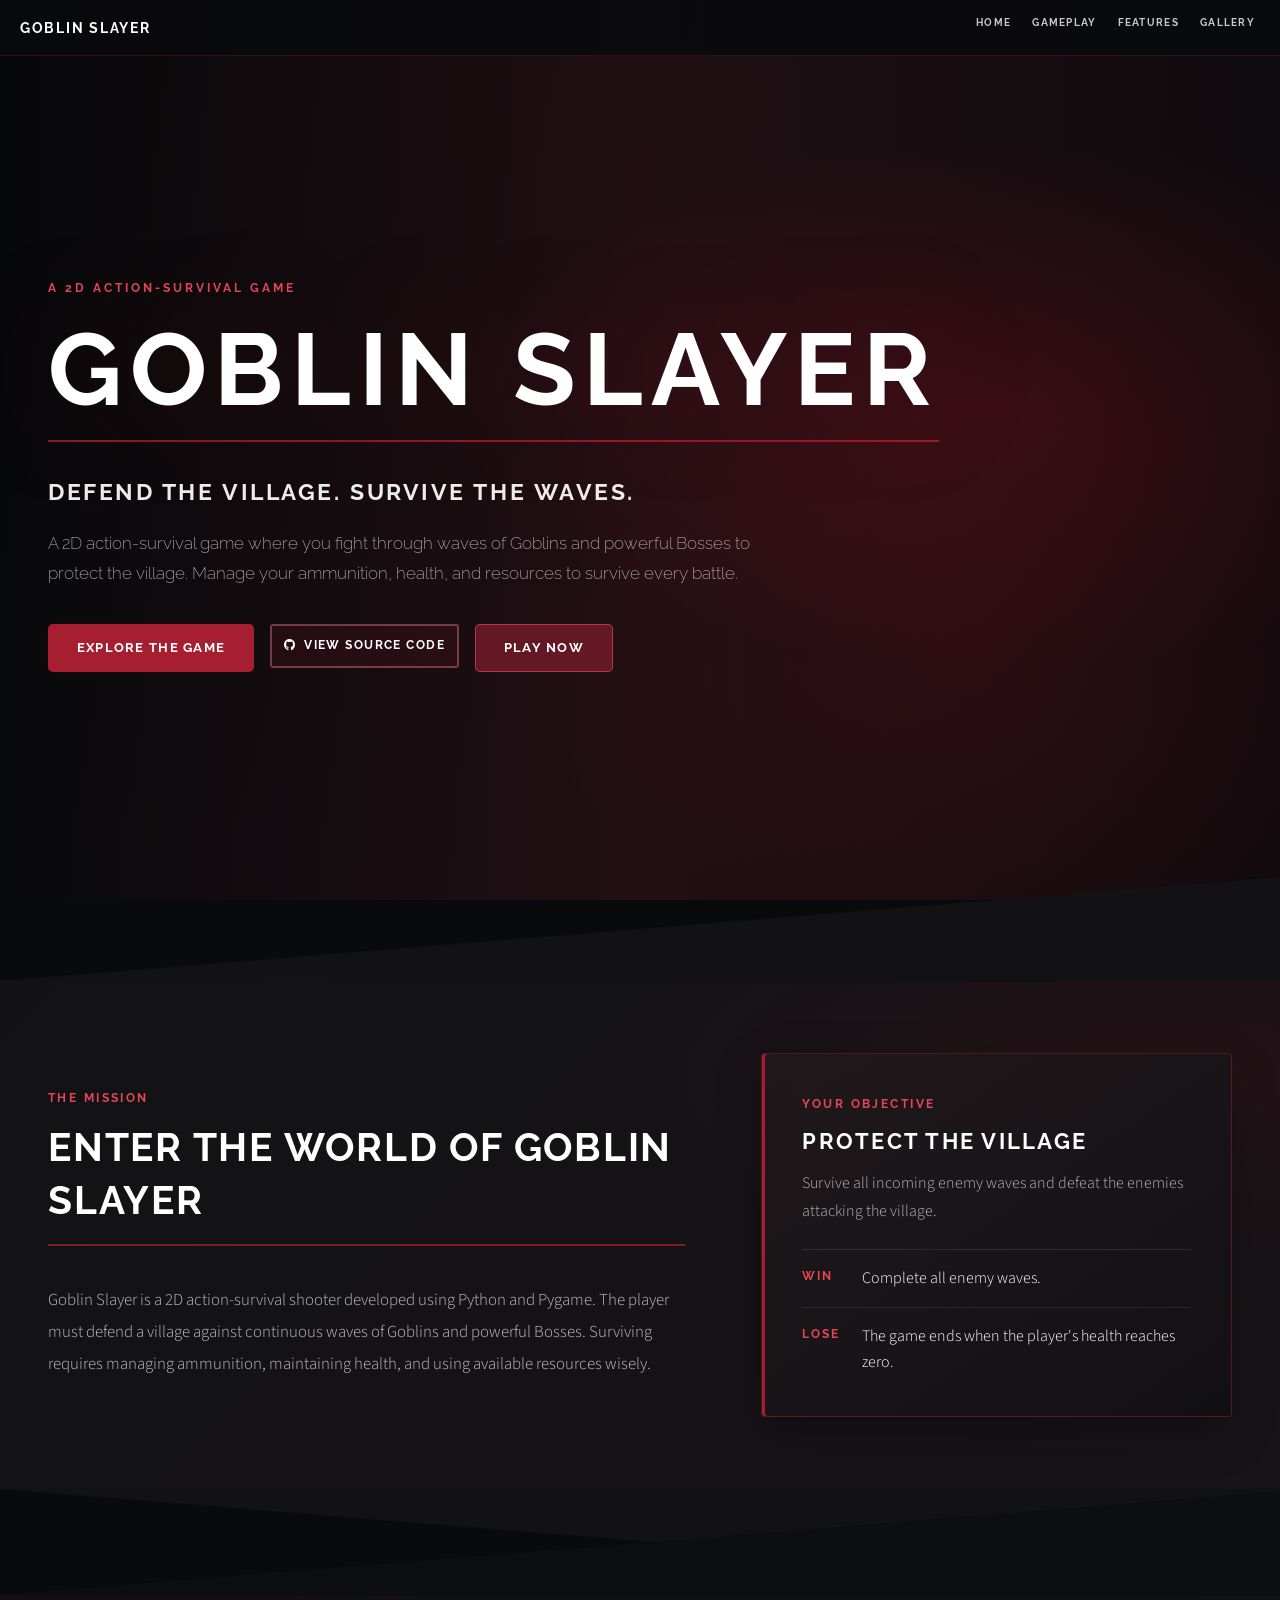
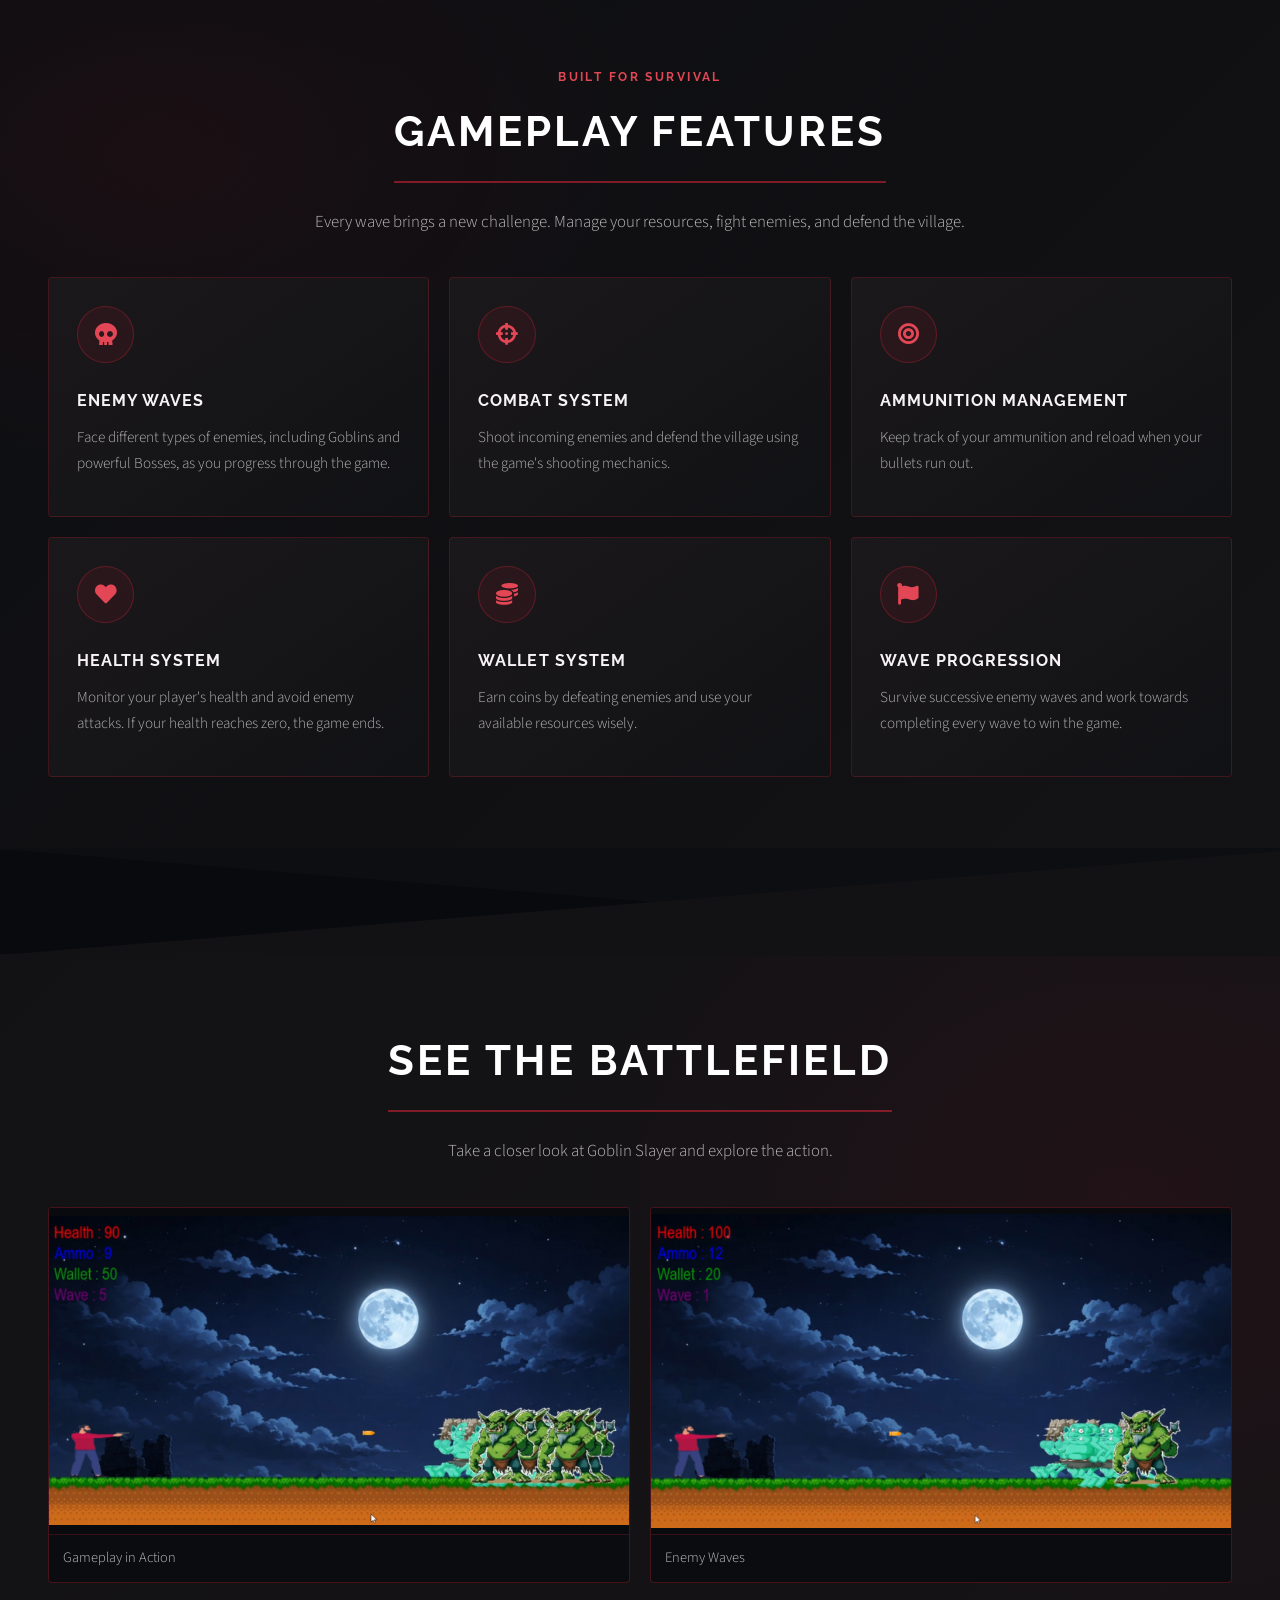
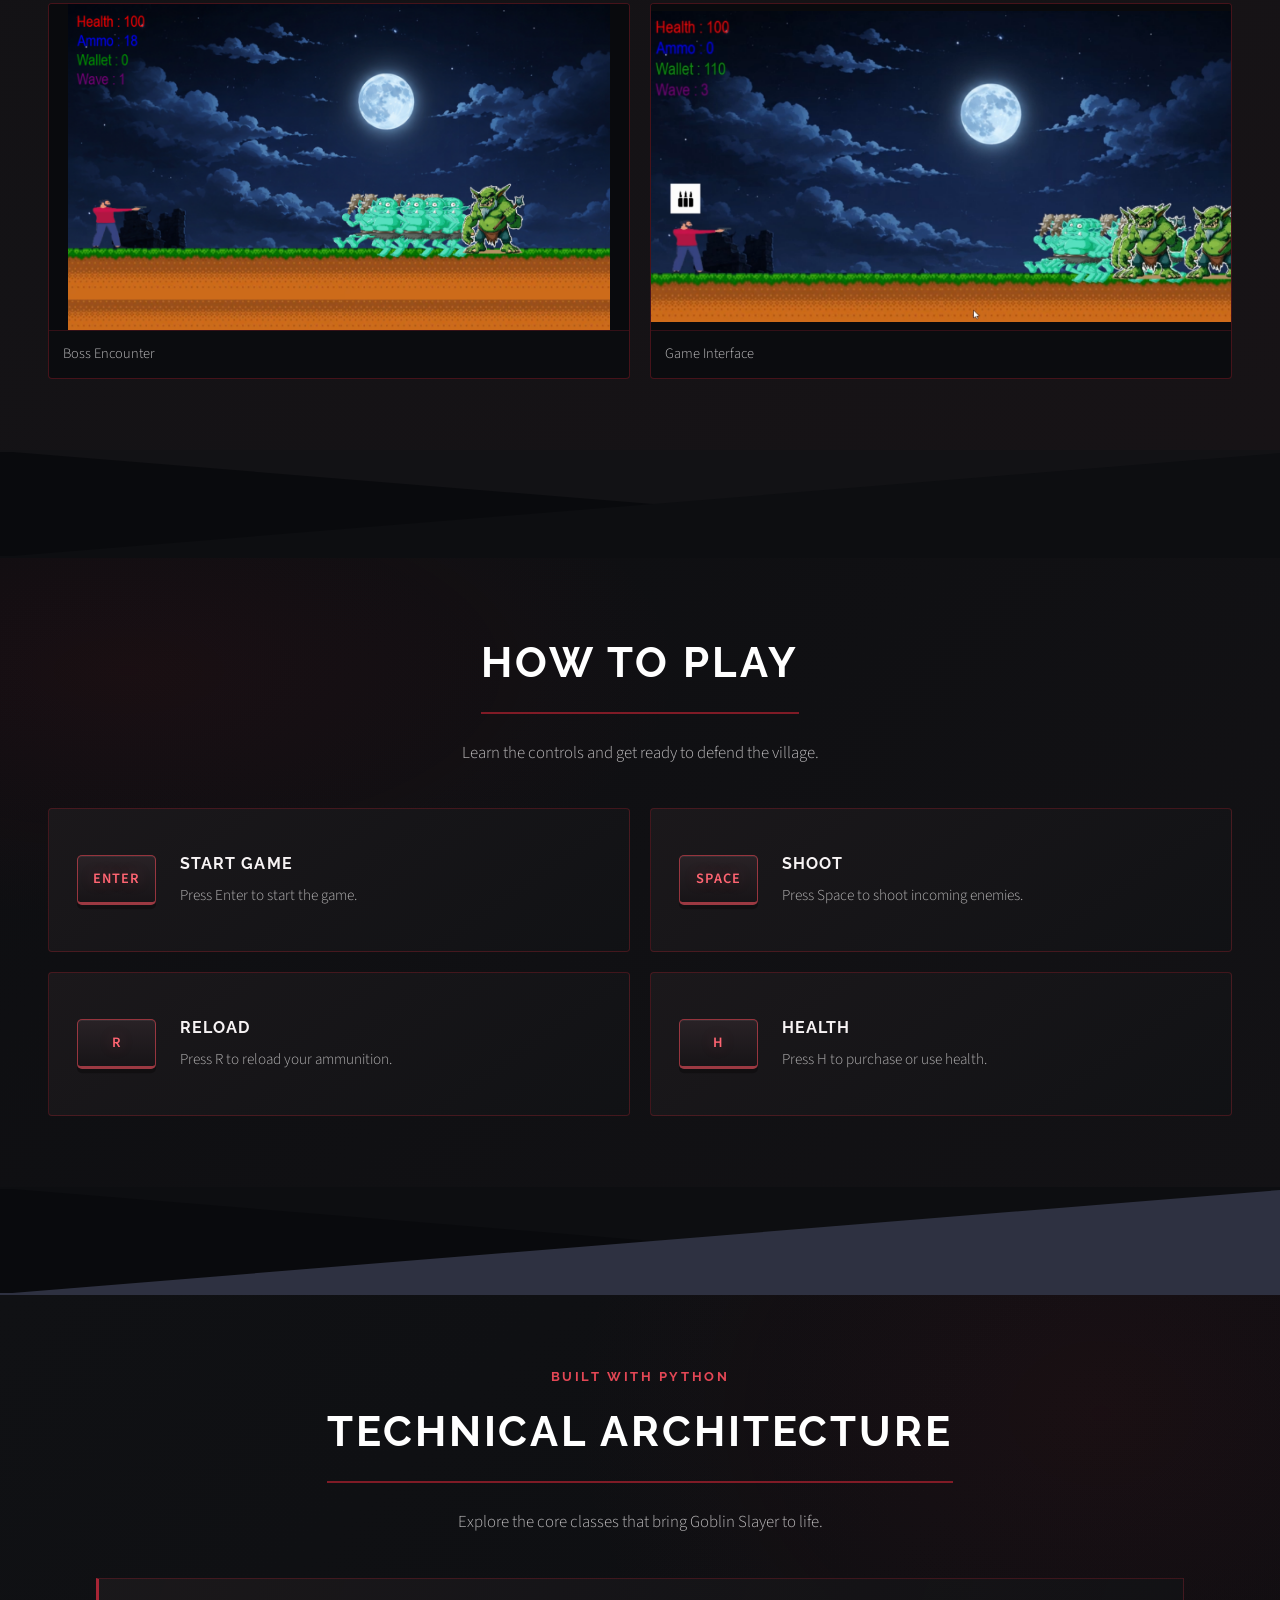
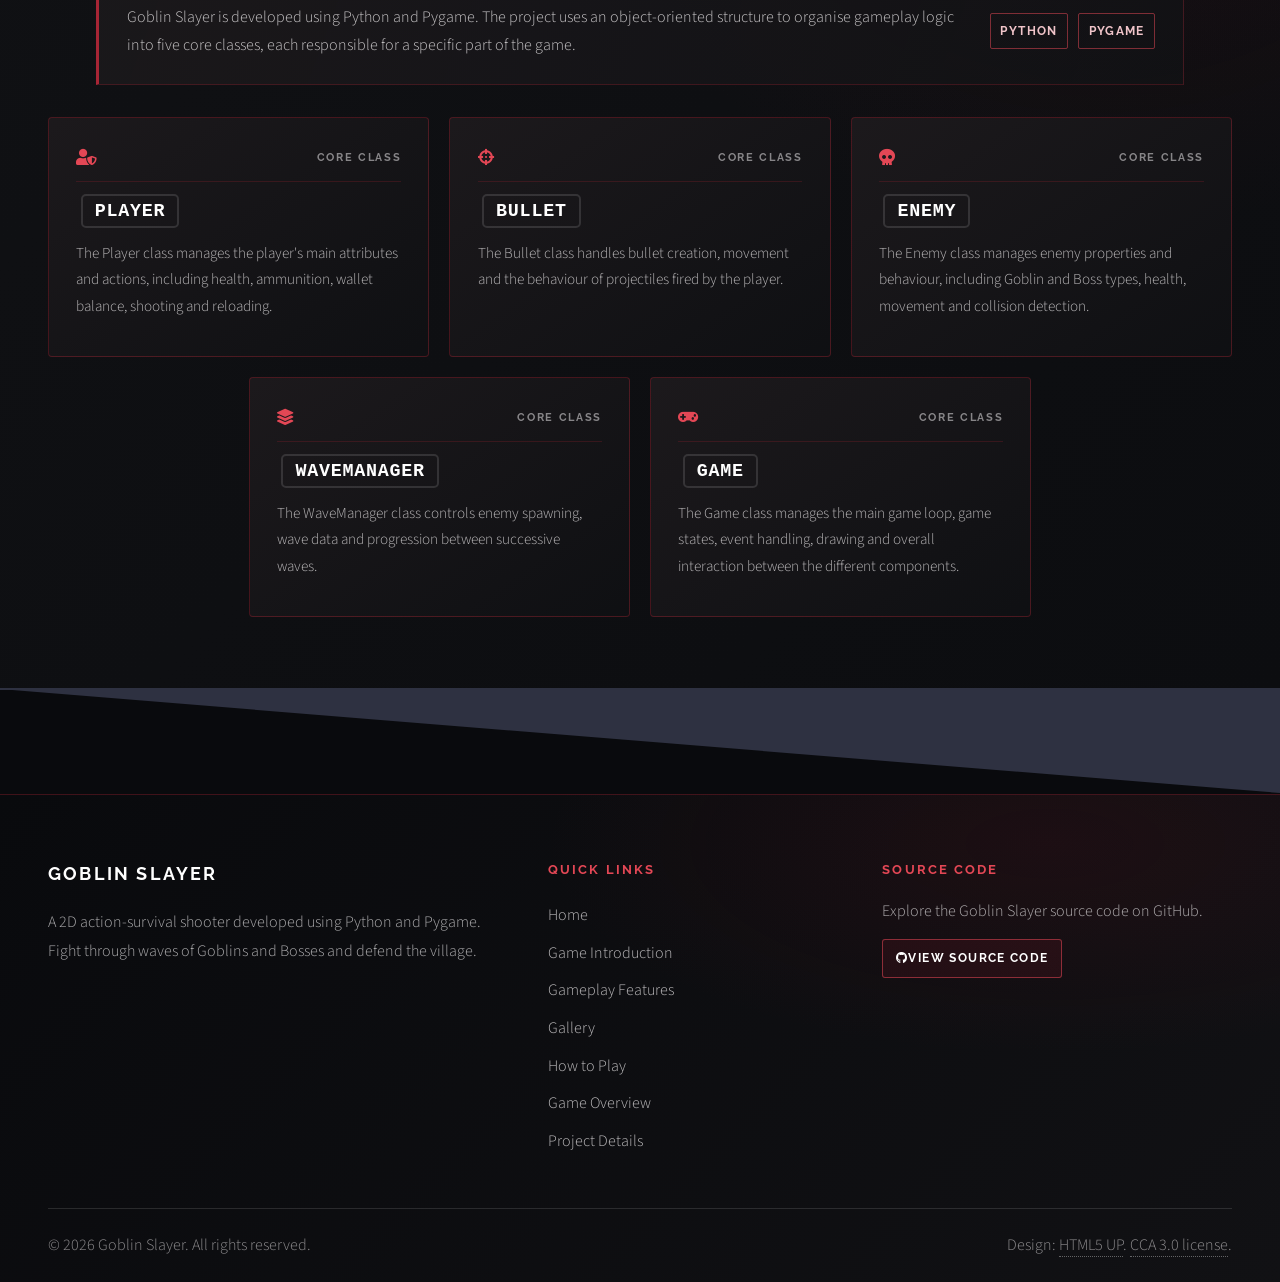
==== commit 56cbf96d: "Game display" ====
--- a/index.html
+++ b/index.html
@@ -6,168 +6,303 @@
 -->
 <html>
 	<head>
-		<title>Solid State by HTML5 UP</title>
+		<title>Goblin Slayer | 2D Action-Survival Game</title>
 		<meta charset="utf-8" />
-		<meta name="viewport" content="width=device-width, initial-scale=1, user-scalable=no" />
+		<meta name="description" content="Discover Goblin Slayer, a Python and Pygame action-survival game. Defend the village through enemy waves, manage resources, and explore gameplay screenshots and project details." />
+		<meta name="viewport" content="width=device-width, initial-scale=1" />
 		<link rel="stylesheet" href="assets/css/main.css" />
 		<noscript><link rel="stylesheet" href="assets/css/noscript.css" /></noscript>
 	</head>
-	<body class="is-preload">
+	<body class="is-preload homepage">
 
 		<!-- Page Wrapper -->
 			<div id="page-wrapper">
 
 				<!-- Header -->
-					<header id="header" class="alt">
-						<h1><a href="index.html">Solid State</a></h1>
-						<nav>
-							<a href="#menu">Menu</a>
+					<header id="header">
+						<h1><a href="#banner">GOBLIN SLAYER</a></h1>
+						<nav aria-label="Main navigation">
+							<ul class="primary-links">
+								<li><a href="#banner">HOME</a></li>
+								<li><a href="#gameplay">GAMEPLAY</a></li>
+								<li><a href="#features">FEATURES</a></li>
+								<li><a href="#gallery">GALLERY</a></li>
+							</ul>
+							<a class="menu-toggle" href="#menu" aria-label="Open navigation menu">Menu</a>
 						</nav>
 					</header>
 
 				<!-- Menu -->
 					<nav id="menu">
 						<div class="inner">
-							<h2>Menu</h2>
+							<h2>GOBLIN SLAYER</h2>
 							<ul class="links">
-								<li><a href="index.html">Home</a></li>
-								<li><a href="generic.html">Generic</a></li>
-								<li><a href="elements.html">Elements</a></li>
-								<li><a href="#">Log In</a></li>
-								<li><a href="#">Sign Up</a></li>
+								<li><a href="#banner">HOME</a></li>
+								<li><a href="#gameplay">GAMEPLAY</a></li>
+								<li><a href="#features">FEATURES</a></li>
+								<li><a href="#gallery">GALLERY</a></li>
+								<li><a href="generic.html#overview-top">GAME OVERVIEW</a></li>
+								<li><a href="elements.html#project-top">PROJECT DETAILS</a></li>
 							</ul>
-							<a href="#" class="close">Close</a>
+							<a href="#banner" class="close">Close</a>
 						</div>
 					</nav>
 
 				<!-- Banner -->
 					<section id="banner">
 						<div class="inner">
-							<div class="logo"><span class="icon fa-gem"></span></div>
-							<h2>This is Solid State</h2>
-							<p>Another free + fully responsive site template by <a href="http://html5up.net">HTML5 UP</a></p>
-						</div>
-					</section>
-
-				<!-- Wrapper -->
-					<section id="wrapper">
-
-						<!-- One -->
-							<section id="one" class="wrapper spotlight style1">
-								<div class="inner">
-									<a href="#" class="image"><img src="images/pic01.jpg" alt="" /></a>
-									<div class="content">
-										<h2 class="major">Magna arcu feugiat</h2>
-										<p>Lorem ipsum dolor sit amet, etiam lorem adipiscing elit. Cras turpis ante, nullam sit amet turpis non, sollicitudin posuere urna. Mauris id tellus arcu. Nunc vehicula id nulla dignissim dapibus. Nullam ultrices, neque et faucibus viverra, ex nulla cursus.</p>
-										<a href="#" class="special">Learn more</a>
-									</div>
-								</div>
-							</section>
-
-						<!-- Two -->
-							<section id="two" class="wrapper alt spotlight style2">
-								<div class="inner">
-									<a href="#" class="image"><img src="images/pic02.jpg" alt="" /></a>
-									<div class="content">
-										<h2 class="major">Tempus adipiscing</h2>
-										<p>Lorem ipsum dolor sit amet, etiam lorem adipiscing elit. Cras turpis ante, nullam sit amet turpis non, sollicitudin posuere urna. Mauris id tellus arcu. Nunc vehicula id nulla dignissim dapibus. Nullam ultrices, neque et faucibus viverra, ex nulla cursus.</p>
-										<a href="#" class="special">Learn more</a>
-									</div>
-								</div>
-							</section>
-
-						<!-- Three -->
-							<section id="three" class="wrapper spotlight style3">
-								<div class="inner">
-									<a href="#" class="image"><img src="images/pic03.jpg" alt="" /></a>
-									<div class="content">
-										<h2 class="major">Nullam dignissim</h2>
-										<p>Lorem ipsum dolor sit amet, etiam lorem adipiscing elit. Cras turpis ante, nullam sit amet turpis non, sollicitudin posuere urna. Mauris id tellus arcu. Nunc vehicula id nulla dignissim dapibus. Nullam ultrices, neque et faucibus viverra, ex nulla cursus.</p>
-										<a href="#" class="special">Learn more</a>
-									</div>
-								</div>
-							</section>
-
-						<!-- Four -->
-							<section id="four" class="wrapper alt style1">
-								<div class="inner">
-									<h2 class="major">Vitae phasellus</h2>
-									<p>Cras mattis ante fermentum, malesuada neque vitae, eleifend erat. Phasellus non pulvinar erat. Fusce tincidunt, nisl eget mattis egestas, purus ipsum consequat orci, sit amet lobortis lorem lacus in tellus. Sed ac elementum arcu. Quisque placerat auctor laoreet.</p>
-									<section class="features">
-										<article>
-											<a href="#" class="image"><img src="images/pic04.jpg" alt="" /></a>
-											<h3 class="major">Sed feugiat lorem</h3>
-											<p>Lorem ipsum dolor sit amet, consectetur adipiscing vehicula id nulla dignissim dapibus ultrices.</p>
-											<a href="#" class="special">Learn more</a>
-										</article>
-										<article>
-											<a href="#" class="image"><img src="images/pic05.jpg" alt="" /></a>
-											<h3 class="major">Nisl placerat</h3>
-											<p>Lorem ipsum dolor sit amet, consectetur adipiscing vehicula id nulla dignissim dapibus ultrices.</p>
-											<a href="#" class="special">Learn more</a>
-										</article>
-										<article>
-											<a href="#" class="image"><img src="images/pic06.jpg" alt="" /></a>
-											<h3 class="major">Ante fermentum</h3>
-											<p>Lorem ipsum dolor sit amet, consectetur adipiscing vehicula id nulla dignissim dapibus ultrices.</p>
-											<a href="#" class="special">Learn more</a>
-										</article>
-										<article>
-											<a href="#" class="image"><img src="images/pic07.jpg" alt="" /></a>
-											<h3 class="major">Fusce consequat</h3>
-											<p>Lorem ipsum dolor sit amet, consectetur adipiscing vehicula id nulla dignissim dapibus ultrices.</p>
-											<a href="#" class="special">Learn more</a>
-										</article>
-									</section>
-									<ul class="actions">
-										<li><a href="#" class="button">Browse All</a></li>
-									</ul>
-								</div>
-							</section>
-
-					</section>
-
-				<!-- Footer -->
-					<section id="footer">
-						<div class="inner">
-							<h2 class="major">Get in touch</h2>
-							<p>Cras mattis ante fermentum, malesuada neque vitae, eleifend erat. Phasellus non pulvinar erat. Fusce tincidunt, nisl eget mattis egestas, purus ipsum consequat orci, sit amet lobortis lorem lacus in tellus. Sed ac elementum arcu. Quisque placerat auctor laoreet.</p>
-							<form method="post" action="#">
-								<div class="fields">
-									<div class="field">
-										<label for="name">Name</label>
-										<input type="text" name="name" id="name" />
-									</div>
-									<div class="field">
-										<label for="email">Email</label>
-										<input type="email" name="email" id="email" />
-									</div>
-									<div class="field">
-										<label for="message">Message</label>
-										<textarea name="message" id="message" rows="4"></textarea>
-									</div>
-								</div>
-								<ul class="actions">
-									<li><input type="submit" value="Send Message" /></li>
-								</ul>
-							</form>
-							<ul class="contact">
-								<li class="icon solid fa-home">
-									Untitled Inc<br />
-									1234 Somewhere Road Suite #2894<br />
-									Nashville, TN 00000-0000
-								</li>
-								<li class="icon solid fa-phone">(000) 000-0000</li>
-								<li class="icon solid fa-envelope"><a href="#">information@untitled.tld</a></li>
-								<li class="icon brands fa-twitter"><a href="#">twitter.com/untitled-tld</a></li>
-								<li class="icon brands fa-facebook-f"><a href="#">facebook.com/untitled-tld</a></li>
-								<li class="icon brands fa-instagram"><a href="#">instagram.com/untitled-tld</a></li>
-							</ul>
-							<ul class="copyright">
-								<li>&copy; Untitled Inc. All rights reserved.</li><li>Design: <a href="http://html5up.net">HTML5 UP</a></li>
+							<p class="hero-eyebrow">A 2D ACTION-SURVIVAL GAME</p>
+							<h2>GOBLIN SLAYER</h2>
+							<h3 class="hero-tagline">DEFEND THE VILLAGE. SURVIVE THE WAVES.</h3>
+							<p class="hero-description">A 2D action-survival game where you fight through waves of Goblins and powerful Bosses to protect the village. Manage your ammunition, health, and resources to survive every battle.</p>
+							<ul class="actions hero-actions">
+								<li><a href="#one" class="button primary">EXPLORE THE GAME</a></li>
+								<li><a href="https://github.com/himanshuhktn01-netizen/Goblin-Slayer__Pygame" class="button github-link" target="_blank" rel="noopener noreferrer"><span class="icon brands fa-github" aria-hidden="true"></span>VIEW SOURCE CODE</a></li>
+								<li><a href="https://thriving-crisp-74a46a.netlify.app" class="button play-now-button" target="_blank" rel="noopener noreferrer">PLAY NOW</a></li>
 							</ul>
 						</div>
 					</section>
+
+				<!-- Wrapper -->
+					<section id="wrapper">
+
+						<!-- Game introduction -->
+							<section id="one" class="wrapper game-intro-section">
+								<div class="inner">
+									<div class="game-intro-copy">
+										<p class="section-kicker">THE MISSION</p>
+										<h2 class="major">ENTER THE WORLD OF GOBLIN SLAYER</h2>
+										<p>Goblin Slayer is a 2D action-survival shooter developed using Python and Pygame. The player must defend a village against continuous waves of Goblins and powerful Bosses. Surviving requires managing ammunition, maintaining health, and using available resources wisely.</p>
+									</div>
+									<aside class="objective-panel" aria-labelledby="objective-title">
+										<p class="objective-kicker">YOUR OBJECTIVE</p>
+										<h3 id="objective-title">Protect the village</h3>
+										<p>Survive all incoming enemy waves and defeat the enemies attacking the village.</p>
+										<ul class="objective-results">
+											<li>
+												<span class="result-label">WIN</span>
+												<span>Complete all enemy waves.</span>
+											</li>
+											<li>
+												<span class="result-label">LOSE</span>
+												<span>The game ends when the player's health reaches zero.</span>
+											</li>
+										</ul>
+									</aside>
+								</div>
+							</section>
+
+						<!-- Gameplay features -->
+							<section id="two" class="wrapper gameplay-feature-section">
+								<div class="inner">
+									<header id="features" class="gameplay-feature-header">
+										<p class="section-kicker">BUILT FOR SURVIVAL</p>
+										<h2 class="major">GAMEPLAY FEATURES</h2>
+										<p>Every wave brings a new challenge. Manage your resources, fight enemies, and defend the village.</p>
+									</header>
+									<section class="features gameplay-feature-grid" aria-label="Gameplay features">
+										<article class="feature-card">
+											<span class="feature-icon icon solid fa-skull" aria-hidden="true"></span>
+											<h3>ENEMY WAVES</h3>
+											<p>Face different types of enemies, including Goblins and powerful Bosses, as you progress through the game.</p>
+										</article>
+										<article class="feature-card">
+											<span class="feature-icon icon solid fa-crosshairs" aria-hidden="true"></span>
+											<h3>COMBAT SYSTEM</h3>
+											<p>Shoot incoming enemies and defend the village using the game's shooting mechanics.</p>
+										</article>
+										<article class="feature-card">
+											<span class="feature-icon icon solid fa-bullseye" aria-hidden="true"></span>
+											<h3>AMMUNITION MANAGEMENT</h3>
+											<p>Keep track of your ammunition and reload when your bullets run out.</p>
+										</article>
+										<article class="feature-card">
+											<span class="feature-icon icon solid fa-heart" aria-hidden="true"></span>
+											<h3>HEALTH SYSTEM</h3>
+											<p>Monitor your player's health and avoid enemy attacks. If your health reaches zero, the game ends.</p>
+										</article>
+										<article class="feature-card">
+											<span class="feature-icon icon solid fa-coins" aria-hidden="true"></span>
+											<h3>WALLET SYSTEM</h3>
+											<p>Earn coins by defeating enemies and use your available resources wisely.</p>
+										</article>
+										<article class="feature-card">
+											<span class="feature-icon icon solid fa-flag" aria-hidden="true"></span>
+											<h3>WAVE PROGRESSION</h3>
+											<p>Survive successive enemy waves and work towards completing every wave to win the game.</p>
+										</article>
+									</section>
+								</div>
+							</section>
+
+						<!-- Game gallery -->
+							<section id="gallery" class="wrapper game-gallery-section">
+								<div class="inner">
+									<header class="game-gallery-header">
+										<h2 class="major">SEE THE BATTLEFIELD</h2>
+										<p>Take a closer look at Goblin Slayer and explore the action.</p>
+									</header>
+									<div class="game-gallery-grid" aria-label="Game screenshot gallery">
+										<figure class="gallery-item">
+											<a class="gallery-image-link" href="images/Gameplay%20in%20Action.png" target="_blank" rel="noopener" aria-label="Open Gameplay in Action screenshot at full size">
+												<img src="images/Gameplay%20in%20Action.png" alt="The player faces a group of Goblins beneath a moonlit sky." loading="lazy" />
+											</a>
+											<figcaption>Gameplay in Action</figcaption>
+										</figure>
+										<figure class="gallery-item">
+											<a class="gallery-image-link" href="images/Enemy%20Waves.png" target="_blank" rel="noopener" aria-label="Open Enemy Waves screenshot at full size">
+												<img src="images/Enemy%20Waves.png" alt="A group of Goblins and a Boss approach the player during a wave." loading="lazy" />
+											</a>
+											<figcaption>Enemy Waves</figcaption>
+										</figure>
+										<figure class="gallery-item">
+											<a class="gallery-image-link" href="images/Boss%20Encounter.png" target="_blank" rel="noopener" aria-label="Open Boss Encounter screenshot at full size">
+												<img src="images/Boss%20Encounter.png" alt="A Boss and several Goblins approach the player during wave one." loading="lazy" />
+											</a>
+											<figcaption>Boss Encounter</figcaption>
+										</figure>
+										<figure class="gallery-item">
+											<a class="gallery-image-link" href="images/Game%20Interface.png" target="_blank" rel="noopener" aria-label="Open Game Interface screenshot at full size">
+												<img src="images/Game%20Interface.png" alt="The game interface displays health, ammunition, wallet, and wave information." loading="lazy" />
+											</a>
+											<figcaption>Game Interface</figcaption>
+										</figure>
+									</div>
+								</div>
+							</section>
+
+						<!-- How to play -->
+							<section id="four" class="wrapper how-to-play-section">
+								<div class="inner">
+									<header id="gameplay" class="controls-header">
+										<h2 class="major">HOW TO PLAY</h2>
+										<p>Learn the controls and get ready to defend the village.</p>
+									</header>
+									<div class="controls-grid">
+										<article class="control-card">
+											<kbd class="control-key">ENTER</kbd>
+											<div class="control-description">
+												<h3>START GAME</h3>
+												<p>Press Enter to start the game.</p>
+											</div>
+										</article>
+										<article class="control-card">
+											<kbd class="control-key">SPACE</kbd>
+											<div class="control-description">
+												<h3>SHOOT</h3>
+												<p>Press Space to shoot incoming enemies.</p>
+											</div>
+										</article>
+										<article class="control-card">
+											<kbd class="control-key">R</kbd>
+											<div class="control-description">
+												<h3>RELOAD</h3>
+												<p>Press R to reload your ammunition.</p>
+											</div>
+										</article>
+										<article class="control-card">
+											<kbd class="control-key">H</kbd>
+											<div class="control-description">
+												<h3>HEALTH</h3>
+												<p>Press H to purchase or use health.</p>
+											</div>
+										</article>
+									</div>
+								</div>
+							</section>
+
+						<!-- Technical architecture -->
+							<section id="architecture" class="wrapper technical-architecture-section">
+								<div class="inner">
+									<header class="technical-architecture-header">
+										<p class="section-kicker">BUILT WITH PYTHON</p>
+										<h2 class="major">TECHNICAL ARCHITECTURE</h2>
+										<p>Explore the core classes that bring Goblin Slayer to life.</p>
+									</header>
+									<div class="technical-introduction">
+										<p>Goblin Slayer is developed using Python and Pygame. The project uses an object-oriented structure to organise gameplay logic into five core classes, each responsible for a specific part of the game.</p>
+										<ul class="technology-labels" aria-label="Technologies">
+											<li>PYTHON</li>
+											<li>PYGAME</li>
+										</ul>
+									</div>
+									<div class="technical-class-grid" aria-label="Core game classes">
+										<article class="technical-class-card">
+											<div class="technical-card-meta">
+												<span class="technical-class-icon icon solid fa-user-shield" aria-hidden="true"></span>
+												<span>CORE CLASS</span>
+											</div>
+											<h3><code>Player</code></h3>
+											<p>The Player class manages the player's main attributes and actions, including health, ammunition, wallet balance, shooting and reloading.</p>
+										</article>
+										<article class="technical-class-card">
+											<div class="technical-card-meta">
+												<span class="technical-class-icon icon solid fa-crosshairs" aria-hidden="true"></span>
+												<span>CORE CLASS</span>
+											</div>
+											<h3><code>Bullet</code></h3>
+											<p>The Bullet class handles bullet creation, movement and the behaviour of projectiles fired by the player.</p>
+										</article>
+										<article class="technical-class-card">
+											<div class="technical-card-meta">
+												<span class="technical-class-icon icon solid fa-skull" aria-hidden="true"></span>
+												<span>CORE CLASS</span>
+											</div>
+											<h3><code>Enemy</code></h3>
+											<p>The Enemy class manages enemy properties and behaviour, including Goblin and Boss types, health, movement and collision detection.</p>
+										</article>
+										<article class="technical-class-card">
+											<div class="technical-card-meta">
+												<span class="technical-class-icon icon solid fa-layer-group" aria-hidden="true"></span>
+												<span>CORE CLASS</span>
+											</div>
+											<h3><code>WaveManager</code></h3>
+											<p>The WaveManager class controls enemy spawning, wave data and progression between successive waves.</p>
+										</article>
+										<article class="technical-class-card">
+											<div class="technical-card-meta">
+												<span class="technical-class-icon icon solid fa-gamepad" aria-hidden="true"></span>
+												<span>CORE CLASS</span>
+											</div>
+											<h3><code>Game</code></h3>
+											<p>The Game class manages the main game loop, game states, event handling, drawing and overall interaction between the different components.</p>
+										</article>
+									</div>
+								</div>
+							</section>
+
+					</section>
+
+				<!-- Footer -->
+					<footer id="footer" class="site-footer">
+						<div class="inner">
+							<div class="footer-brand">
+								<h2>GOBLIN SLAYER</h2>
+								<p>A 2D action-survival shooter developed using Python and Pygame. Fight through waves of Goblins and Bosses and defend the village.</p>
+							</div>
+							<nav class="footer-navigation" aria-label="Footer navigation">
+								<h3>QUICK LINKS</h3>
+								<ul>
+									<li><a href="#banner">Home</a></li>
+									<li><a href="#one">Game Introduction</a></li>
+									<li><a href="#features">Gameplay Features</a></li>
+									<li><a href="#gallery">Gallery</a></li>
+									<li><a href="#gameplay">How to Play</a></li>
+									<li><a href="generic.html#overview-top">Game Overview</a></li>
+									<li><a href="elements.html#project-top">Project Details</a></li>
+								</ul>
+							</nav>
+							<div id="source-code" class="footer-source">
+								<h3>SOURCE CODE</h3>
+								<p>Explore the Goblin Slayer source code on GitHub.</p>
+								<a class="source-code-link github-link" href="https://github.com/himanshuhktn01-netizen/Goblin-Slayer__Pygame" target="_blank" rel="noopener noreferrer"><span class="icon brands fa-github" aria-hidden="true"></span>VIEW SOURCE CODE</a>
+							</div>
+							<div class="footer-bottom">
+								<p>&copy; 2026 Goblin Slayer. All rights reserved.</p>
+								<p>Design: <a href="https://html5up.net">HTML5 UP</a>. <a href="https://html5up.net/license">CCA 3.0 license</a>.</p>
+							</div>
+						</div>
+					</footer>
 
 			</div>
 
--- a/assets/css/main.css
+++ b/assets/css/main.css
@@ -80,14 +80,6 @@
 
 	body {
 		-ms-overflow-style: scrollbar;
-	}
-
-	@media screen and (max-width: 480px) {
-
-		html, body {
-			min-width: 320px;
-		}
-
 	}
 
 	html {
@@ -4153,4 +4145,2067 @@
 			padding: 2em 1.5em 0.1em 1.5em ;
 		}
 
-	}+	}
+
+/* GOBLIN SLAYER homepage */
+
+	body.homepage {
+		background-color: #090a0d;
+		background-image:
+			radial-gradient(ellipse at 82% 48%, rgba(111, 12, 24, 0.2), transparent 42%),
+			linear-gradient(135deg, #090a0d 0%, #111114 55%, #090a0d 100%);
+	}
+
+	body.homepage #header {
+		background-color: rgba(9, 10, 13, 0.9);
+		border-bottom: 1px solid rgba(196, 35, 51, 0.2);
+	}
+
+	body.homepage #header h1 {
+		font-size: 0.9em;
+		letter-spacing: 0.12em;
+	}
+
+	body.homepage #header h1 a {
+		color: #fff;
+	}
+
+	body.homepage #header nav {
+		right: 1.25em;
+		top: 0.25em;
+	}
+
+	body.homepage #header nav .primary-links {
+		display: flex;
+		gap: 0.25em;
+		list-style: none;
+		margin: 0;
+		padding: 0;
+	}
+
+	body.homepage #header nav .primary-links li {
+		padding: 0;
+	}
+
+	body.homepage #header nav .primary-links a {
+		color: rgba(255, 255, 255, 0.78);
+		font-size: 0.78em;
+		padding: 0 0.9em;
+		transition: color 0.2s ease;
+	}
+
+	body.homepage #header nav .primary-links a:before,
+	body.homepage #header nav .primary-links a:after {
+		content: none;
+		display: none;
+	}
+
+	body.homepage #header nav .primary-links a:hover {
+		color: #e34755 !important;
+	}
+
+	body.homepage #header nav .menu-toggle {
+		display: none;
+	}
+
+	body.homepage #menu {
+		background: rgba(5, 6, 8, 0.88);
+	}
+
+	body.homepage #menu .inner {
+		background: #171316;
+		border: 1px solid rgba(196, 35, 51, 0.45);
+		box-shadow: 0 0 3em rgba(110, 10, 22, 0.25);
+	}
+
+	body.homepage #menu h2 {
+		border-bottom-color: rgba(196, 35, 51, 0.45);
+		font-size: 1em;
+		letter-spacing: 0.12em;
+	}
+
+	body.homepage #menu .links li a:hover {
+		background: rgba(196, 35, 51, 0.16);
+	}
+
+	body.homepage #banner {
+		align-items: center;
+		background:
+			radial-gradient(ellipse at 78% 45%, rgba(137, 16, 30, 0.28), transparent 38%),
+			linear-gradient(110deg, rgba(7, 8, 10, 0.98) 8%, rgba(12, 12, 15, 0.91) 54%, rgba(19, 10, 13, 0.82) 100%),
+			#090a0d;
+		display: flex;
+		margin-bottom: 0;
+		min-height: 100vh;
+		overflow: hidden;
+		padding: 8em 0 5em;
+		position: relative;
+	}
+
+	body.homepage #banner::before {
+		background:
+			linear-gradient(90deg, transparent 0, rgba(215, 42, 57, 0.1) 50%, transparent 100%),
+			radial-gradient(ellipse at 76% 74%, rgba(166, 20, 36, 0.14), transparent 32%);
+		content: "";
+		inset: 0;
+		pointer-events: none;
+		position: absolute;
+	}
+
+	body.homepage #banner .inner {
+		max-width: 76em;
+		position: relative;
+		width: calc(100% - 6em);
+		z-index: 1;
+	}
+
+	body.homepage #banner .hero-eyebrow {
+		color: #e34755;
+		font-family: Raleway, Helvetica, sans-serif;
+		font-size: 0.78em;
+		font-weight: 700;
+		letter-spacing: 0.24em;
+		margin: 0 0 1.2em;
+	}
+
+	body.homepage #banner h2 {
+		border-bottom: 2px solid rgba(196, 35, 51, 0.7);
+		color: #fff;
+		display: table;
+		font-size: clamp(3rem, 8vw, 7rem);
+		font-weight: 700;
+		letter-spacing: 0.075em;
+		line-height: 1.05;
+		margin: 0 0 0.2em;
+		padding: 0 0 0.16em;
+		text-shadow: 0 0 1.2em rgba(173, 21, 39, 0.25);
+	}
+
+	body.homepage #banner .hero-tagline {
+		color: #f0ecec;
+		font-family: Raleway, Helvetica, sans-serif;
+		font-size: clamp(1em, 2.2vw, 1.45em);
+		font-weight: 700;
+		letter-spacing: 0.11em;
+		line-height: 1.5;
+		margin: 1.4em 0 0.8em;
+	}
+
+	body.homepage #banner .hero-description {
+		color: rgba(240, 238, 239, 0.78);
+		font-size: 1.05em;
+		letter-spacing: 0;
+		line-height: 1.8;
+		margin: 0;
+		max-width: 43em;
+		text-transform: none;
+	}
+
+	body.homepage #banner .hero-actions {
+		display: flex;
+		flex-wrap: wrap;
+		gap: 1em;
+		margin: 2.2em 0 0;
+	}
+
+	body.homepage #banner .hero-actions li {
+		padding: 0;
+	}
+
+	body.homepage #banner .hero-actions .button {
+		box-shadow: inset 0 0 0 1px rgba(255, 255, 255, 0.25);
+		transition: background-color 0.2s ease, box-shadow 0.2s ease, transform 0.2s ease;
+	}
+
+	body.homepage #banner .hero-actions .button:hover {
+		box-shadow: inset 0 0 0 1px #e34755, 0 0 1.5em rgba(177, 24, 41, 0.22);
+		transform: translateY(-2px);
+	}
+
+	body.homepage #banner .hero-actions .button.primary {
+		background-color: #a51f30;
+		box-shadow: none;
+	}
+
+	body.homepage #banner .hero-actions .button.primary:hover {
+		background-color: #c42b3d;
+		box-shadow: 0 0 1.6em rgba(196, 35, 51, 0.32);
+	}
+
+	body.homepage #banner .hero-actions .play-now-button {
+		background-color: #641724;
+		border: 0;
+		box-shadow: inset 0 0 0 1px rgba(227, 71, 85, 0.65);
+		color: #fff;
+		cursor: pointer;
+	}
+
+	@media screen and (max-width: 900px) {
+
+		body.homepage #header nav .primary-links {
+			display: none;
+		}
+
+		body.homepage #header nav .menu-toggle {
+			display: inline-block;
+			color: #fff;
+			padding: 0 1em;
+		}
+
+	}
+
+	@media screen and (max-width: 736px) {
+
+		body.homepage #header {
+			background-color: rgba(9, 10, 13, 0.96);
+		}
+
+		body.homepage #header nav {
+			top: 0;
+			right: 0;
+		}
+
+		body.homepage #banner {
+			min-height: 92vh;
+			padding: 7em 0 4em;
+		}
+
+		body.homepage #banner .inner {
+			width: calc(100% - 3em);
+		}
+
+		body.homepage #banner .hero-description {
+			font-size: 1em;
+		}
+
+	}
+
+	@media screen and (max-width: 480px) {
+
+		body.homepage #header h1 {
+			font-size: 0.72em;
+		}
+
+		body.homepage #header nav .menu-toggle {
+			width: auto;
+			text-indent: 0;
+		}
+
+		body.homepage #header nav .menu-toggle:before {
+			padding-right: 0;
+			position: static;
+			text-align: left;
+			width: auto;
+		}
+
+		body.homepage #banner {
+			min-height: 100svh;
+		}
+
+		body.homepage #banner h2 {
+			font-size: clamp(2.55rem, 12vw, 4rem);
+			letter-spacing: 0.035em;
+		}
+
+		body.homepage #banner .hero-tagline {
+			font-size: 1em;
+		}
+
+		body.homepage #banner .hero-actions {
+			align-items: stretch;
+			flex-direction: column;
+			gap: 0.75em;
+		}
+
+		body.homepage #banner .hero-actions .button {
+			width: 100%;
+		}
+
+	}
+
+		body.homepage #wrapper #one.game-intro-section {
+			background:
+				radial-gradient(ellipse at 92% 18%, rgba(128, 17, 31, 0.13), transparent 34%),
+				linear-gradient(135deg, #121215 0%, #171316 100%);
+			border-top: 1px solid rgba(196, 35, 51, 0.32);
+			border-bottom: 1px solid rgba(196, 35, 51, 0.22);
+			margin: 5em 0;
+			scroll-margin-top: 4.5em;
+		}
+
+		body.homepage #wrapper #one.game-intro-section:before,
+		body.homepage #wrapper #one.game-intro-section:after {
+			background-image: url("data:image/svg+xml;charset=utf8,%3Csvg xmlns='http://www.w3.org/2000/svg' width='100' height='100' viewBox='0 0 100 100' preserveAspectRatio='none'%3E%3Cpolygon points='0,100 100,0 100,100' style='fill:%23121215' /%3E%3C/svg%3E");
+		}
+
+		body.homepage #wrapper #one.game-intro-section:before,
+		body.homepage #wrapper #one.game-intro-section:after {
+			box-shadow: inset 0 -1px 0 0 #121215, 0 1px 0 0 #121215;
+		}
+
+		body.homepage #one.game-intro-section .inner {
+			align-items: center;
+			display: grid;
+			gap: clamp(2em, 6vw, 6em);
+			grid-template-columns: minmax(0, 1.15fr) minmax(18em, 0.85fr);
+			padding: 4.5em 0;
+			width: min(76em, calc(100% - 6em));
+		}
+
+		body.homepage #one .game-intro-copy {
+			text-align: left;
+		}
+
+		body.homepage #one .section-kicker,
+		body.homepage #one .objective-kicker {
+			color: #e34755;
+			font-family: Raleway, Helvetica, sans-serif;
+			font-size: 0.76em;
+			font-weight: 700;
+			letter-spacing: 0.2em;
+			margin: 0 0 1em;
+			text-transform: uppercase;
+		}
+
+		body.homepage #one .game-intro-copy h2 {
+			border-bottom: 2px solid rgba(196, 35, 51, 0.62);
+			font-size: clamp(1.7em, 3.2vw, 2.45em);
+			letter-spacing: 0.045em;
+			line-height: 1.35;
+			margin: 0 0 1em;
+			padding-bottom: 0.45em;
+		}
+
+		body.homepage #one .game-intro-copy > p:last-child {
+			color: rgba(240, 238, 239, 0.78);
+			font-size: 1.05em;
+			line-height: 1.9;
+			margin: 0;
+		}
+
+		body.homepage #one .objective-panel {
+			background: linear-gradient(145deg, rgba(33, 25, 28, 0.92), rgba(17, 17, 20, 0.96));
+			border: 1px solid rgba(196, 35, 51, 0.34);
+			border-radius: 4px;
+			box-shadow: 0 1em 3em rgba(0, 0, 0, 0.24), inset 3px 0 0 #a51f30;
+			padding: clamp(1.5em, 3.2vw, 2.5em);
+			text-align: left;
+			transition: border-color 0.25s ease, box-shadow 0.25s ease;
+		}
+
+		body.homepage #one .objective-panel:hover {
+			border-color: rgba(227, 71, 85, 0.62);
+			box-shadow: 0 1em 3em rgba(0, 0, 0, 0.3), 0 0 2em rgba(165, 31, 48, 0.12), inset 3px 0 0 #c42b3d;
+		}
+
+		body.homepage #one .objective-panel h3 {
+			font-family: Raleway, Helvetica, sans-serif;
+			font-size: 1.4em;
+			font-weight: 700;
+			line-height: 1.4;
+			margin: 0 0 0.5em;
+		}
+
+		body.homepage #one .objective-panel > p:not(.objective-kicker) {
+			color: rgba(240, 238, 239, 0.74);
+			line-height: 1.75;
+			margin: 0;
+		}
+
+		body.homepage #one .objective-results {
+			border-top: 1px solid rgba(255, 255, 255, 0.1);
+			list-style: none;
+			margin: 1.5em 0 0;
+			padding: 0;
+		}
+
+		body.homepage #one .objective-results li {
+			align-items: flex-start;
+			border-bottom: 1px solid rgba(255, 255, 255, 0.08);
+			display: flex;
+			gap: 1em;
+			line-height: 1.6;
+			padding: 1em 0;
+		}
+
+		body.homepage #one .objective-results li:last-child {
+			border-bottom: 0;
+			padding-bottom: 0;
+		}
+
+		body.homepage #one .result-label {
+			color: #e34755;
+			flex: 0 0 3.5em;
+			font-family: Raleway, Helvetica, sans-serif;
+			font-size: 0.78em;
+			font-weight: 700;
+			letter-spacing: 0.14em;
+		}
+
+		@media screen and (max-width: 980px) {
+
+			body.homepage #one.game-intro-section .inner {
+				gap: 2em;
+				grid-template-columns: minmax(0, 1fr) minmax(16em, 0.9fr);
+				width: calc(100% - 6em);
+			}
+
+		}
+
+		@media screen and (max-width: 736px) {
+
+			body.homepage #wrapper #one.game-intro-section {
+				margin: 3.5em 0;
+			}
+
+			body.homepage #one.game-intro-section .inner {
+				gap: 2em;
+				grid-template-columns: 1fr;
+				padding: 2.5em 0;
+				width: calc(100% - 4em);
+			}
+
+			body.homepage #one .game-intro-copy h2 {
+				font-size: 1.8em;
+			}
+
+		}
+
+		@media screen and (max-width: 480px) {
+
+			body.homepage #one.game-intro-section .inner {
+				width: calc(100% - 3em);
+			}
+
+			body.homepage #one .objective-panel {
+				padding: 1.5em;
+			}
+
+		}
+
+		body.homepage #wrapper #two.gameplay-feature-section {
+			background:
+				radial-gradient(ellipse at 12% 18%, rgba(128, 17, 31, 0.1), transparent 32%),
+				linear-gradient(135deg, #0d0e11 0%, #131215 100%);
+			border-top: 1px solid rgba(196, 35, 51, 0.28);
+			border-bottom: 1px solid rgba(196, 35, 51, 0.2);
+		}
+
+		body.homepage #wrapper #two.gameplay-feature-section:before,
+		body.homepage #wrapper #two.gameplay-feature-section:after {
+			background-image: url("data:image/svg+xml;charset=utf8,%3Csvg xmlns='http://www.w3.org/2000/svg' width='100' height='100' viewBox='0 0 100 100' preserveAspectRatio='none'%3E%3Cpolygon points='0,100 100,0 100,100' style='fill:%230d0e11' /%3E%3C/svg%3E");
+			box-shadow: inset 0 -1px 0 0 #0d0e11, 0 1px 0 0 #0d0e11;
+		}
+
+		body.homepage #two.gameplay-feature-section > .inner {
+			padding: 4.5em 0;
+			width: min(76em, calc(100% - 6em));
+		}
+
+		body.homepage #two .gameplay-feature-header {
+			margin: 0 auto 2.5em;
+			max-width: 48em;
+			text-align: center;
+		}
+
+		body.homepage #two .gameplay-feature-header .section-kicker {
+			color: #e34755;
+			font-family: Raleway, Helvetica, sans-serif;
+			font-size: 0.76em;
+			font-weight: 700;
+			letter-spacing: 0.2em;
+			margin: 0 0 0.9em;
+		}
+
+		body.homepage #two .gameplay-feature-header h2 {
+			border-bottom: 2px solid rgba(196, 35, 51, 0.62);
+			display: inline-block;
+			font-size: clamp(1.8em, 3.5vw, 2.6em);
+			letter-spacing: 0.07em;
+			margin: 0 0 0.6em;
+			padding-bottom: 0.35em;
+		}
+
+		body.homepage #two .gameplay-feature-header > p:last-child {
+			color: rgba(240, 238, 239, 0.76);
+			font-size: 1.05em;
+			line-height: 1.75;
+			margin: 0;
+		}
+
+		body.homepage #two .gameplay-feature-grid {
+			display: grid;
+			gap: 1.25em;
+			grid-template-columns: repeat(3, minmax(0, 1fr));
+			margin: 0;
+		}
+
+		body.homepage #two .gameplay-feature-grid .feature-card {
+			background: linear-gradient(145deg, rgba(28, 25, 28, 0.96), rgba(17, 18, 21, 0.98));
+			border: 1px solid rgba(196, 35, 51, 0.25);
+			border-radius: 4px;
+			display: flex;
+			flex-direction: column;
+			margin: 0;
+			min-height: 15em;
+			padding: 1.75em;
+			transition: border-color 0.22s ease, box-shadow 0.22s ease, transform 0.22s ease;
+			width: auto;
+		}
+
+		body.homepage #two .gameplay-feature-grid .feature-card:hover {
+			border-color: rgba(227, 71, 85, 0.68);
+			box-shadow: 0 0.9em 2.5em rgba(0, 0, 0, 0.25), 0 0 1.8em rgba(165, 31, 48, 0.12);
+			transform: translateY(-4px);
+		}
+
+		body.homepage #two .feature-icon {
+			align-items: center;
+			background: rgba(165, 31, 48, 0.12);
+			border: 1px solid rgba(196, 35, 51, 0.36);
+			border-radius: 50%;
+			color: #e34755;
+			display: flex;
+			font-size: 1.35em;
+			height: 2.65em;
+			justify-content: center;
+			margin-bottom: 1.2em;
+			transition: background-color 0.22s ease, color 0.22s ease;
+			width: 2.65em;
+		}
+
+		body.homepage #two .feature-card:hover .feature-icon {
+			background: rgba(165, 31, 48, 0.24);
+			color: #ff6572;
+		}
+
+		body.homepage #two .feature-card h3 {
+			color: #f7f3f4;
+			font-family: Raleway, Helvetica, sans-serif;
+			font-size: 1em;
+			font-weight: 700;
+			letter-spacing: 0.065em;
+			line-height: 1.5;
+			margin: 0 0 0.65em;
+		}
+
+		body.homepage #two .feature-card p {
+			color: rgba(240, 238, 239, 0.72);
+			font-size: 0.95em;
+			line-height: 1.75;
+			margin: 0;
+		}
+
+		@media screen and (max-width: 980px) {
+
+			body.homepage #two.gameplay-feature-section > .inner {
+				width: calc(100% - 6em);
+			}
+
+			body.homepage #two .gameplay-feature-grid {
+				grid-template-columns: repeat(2, minmax(0, 1fr));
+			}
+
+		}
+
+		@media screen and (max-width: 736px) {
+
+			body.homepage #two.gameplay-feature-section > .inner {
+				padding: 2.75em 0;
+				width: calc(100% - 4em);
+			}
+
+			body.homepage #two .gameplay-feature-header {
+				margin-bottom: 2em;
+			}
+
+			body.homepage #two .gameplay-feature-grid {
+				gap: 1em;
+				grid-template-columns: 1fr;
+			}
+
+			body.homepage #two .gameplay-feature-grid .feature-card {
+				min-height: 0;
+				padding: 1.5em;
+			}
+
+		}
+
+		@media screen and (max-width: 480px) {
+
+			body.homepage #two.gameplay-feature-section > .inner {
+				width: calc(100% - 3em);
+			}
+
+			body.homepage #two .gameplay-feature-header h2 {
+				font-size: 1.8em;
+			}
+
+		}
+
+		body.homepage #wrapper #gallery.game-gallery-section {
+			background:
+				radial-gradient(ellipse at 88% 22%, rgba(128, 17, 31, 0.11), transparent 34%),
+				linear-gradient(135deg, #121215 0%, #171316 100%);
+			border-top: 1px solid rgba(196, 35, 51, 0.28);
+			border-bottom: 1px solid rgba(196, 35, 51, 0.2);
+			scroll-margin-top: 4.5em;
+		}
+
+		body.homepage #wrapper #gallery.game-gallery-section:before,
+		body.homepage #wrapper #gallery.game-gallery-section:after {
+			background-image: url("data:image/svg+xml;charset=utf8,%3Csvg xmlns='http://www.w3.org/2000/svg' width='100' height='100' viewBox='0 0 100 100' preserveAspectRatio='none'%3E%3Cpolygon points='0,100 100,0 100,100' style='fill:%23121215' /%3E%3C/svg%3E");
+			box-shadow: inset 0 -1px 0 0 #121215, 0 1px 0 0 #121215;
+		}
+
+		body.homepage #gallery.game-gallery-section > .inner {
+			padding: 4.5em 0;
+			width: min(76em, calc(100% - 6em));
+		}
+
+		body.homepage #gallery .game-gallery-header {
+			margin: 0 auto 2.5em;
+			max-width: 48em;
+			text-align: center;
+		}
+
+		body.homepage #gallery .game-gallery-header h2 {
+			border-bottom: 2px solid rgba(196, 35, 51, 0.62);
+			display: inline-block;
+			font-size: clamp(1.8em, 3.5vw, 2.6em);
+			letter-spacing: 0.07em;
+			margin: 0 0 0.6em;
+			padding-bottom: 0.35em;
+		}
+
+		body.homepage #gallery .game-gallery-header p {
+			color: rgba(240, 238, 239, 0.76);
+			font-size: 1.05em;
+			line-height: 1.75;
+			margin: 0;
+		}
+
+		body.homepage #gallery .game-gallery-grid {
+			display: grid;
+			gap: 1.25em;
+			grid-template-columns: repeat(2, minmax(0, 1fr));
+		}
+
+		body.homepage #gallery .gallery-item {
+			background: #0b0c0f;
+			border: 1px solid rgba(196, 35, 51, 0.32);
+			border-radius: 4px;
+			margin: 0;
+			overflow: hidden;
+			transition: border-color 0.22s ease, box-shadow 0.22s ease, transform 0.22s ease;
+		}
+
+		body.homepage #gallery .gallery-item:hover {
+			border-color: rgba(227, 71, 85, 0.68);
+			box-shadow: 0 0.9em 2.5em rgba(0, 0, 0, 0.28), 0 0 1.8em rgba(165, 31, 48, 0.12);
+			transform: translateY(-3px);
+		}
+
+		body.homepage #gallery .gallery-image-link {
+			aspect-ratio: 16 / 9;
+			background: #090a0d;
+			border: 0;
+			display: block;
+			overflow: hidden;
+			position: relative;
+		}
+
+		body.homepage #gallery .gallery-item img {
+			display: block;
+			height: 100%;
+			object-fit: contain;
+			width: 100%;
+			transition: opacity 0.22s ease;
+		}
+
+		body.homepage #gallery .gallery-image-link:hover img {
+			opacity: 0.9;
+		}
+
+		body.homepage #gallery .gallery-image-link:focus-visible {
+			outline: 2px solid #e34755;
+			outline-offset: 3px;
+		}
+
+		body.homepage #gallery .gallery-item figcaption {
+			border-top: 1px solid rgba(196, 35, 51, 0.22);
+			color: rgba(240, 238, 239, 0.78);
+			font-size: 0.9em;
+			padding: 0.8em 1em;
+		}
+
+		@media screen and (max-width: 980px) {
+
+			body.homepage #gallery.game-gallery-section > .inner {
+				width: calc(100% - 6em);
+			}
+
+			body.homepage #gallery .game-gallery-grid {
+				grid-template-columns: repeat(2, minmax(0, 1fr));
+			}
+
+		}
+
+		@media screen and (max-width: 736px) {
+
+			body.homepage #gallery.game-gallery-section > .inner {
+				padding: 2.75em 0;
+				width: calc(100% - 4em);
+			}
+
+			body.homepage #gallery .game-gallery-header {
+				margin-bottom: 2em;
+			}
+
+			body.homepage #gallery .game-gallery-grid {
+				gap: 1em;
+				grid-template-columns: 1fr;
+			}
+
+		}
+
+		@media screen and (max-width: 480px) {
+
+			body.homepage #gallery.game-gallery-section > .inner {
+				width: calc(100% - 3em);
+			}
+
+			body.homepage #gallery .game-gallery-header h2 {
+				font-size: 1.8em;
+			}
+
+		}
+
+		body.homepage #wrapper #four.how-to-play-section {
+			background:
+				radial-gradient(ellipse at 10% 18%, rgba(128, 17, 31, 0.1), transparent 34%),
+				linear-gradient(135deg, #0d0e11 0%, #131215 100%);
+			border-top: 1px solid rgba(196, 35, 51, 0.28);
+			border-bottom: 1px solid rgba(196, 35, 51, 0.2);
+		}
+
+		body.homepage #wrapper #four.how-to-play-section:before,
+		body.homepage #wrapper #four.how-to-play-section:after {
+			background-image: url("data:image/svg+xml;charset=utf8,%3Csvg xmlns='http://www.w3.org/2000/svg' width='100' height='100' viewBox='0 0 100 100' preserveAspectRatio='none'%3E%3Cpolygon points='0,100 100,0 100,100' style='fill:%230d0e11' /%3E%3C/svg%3E");
+			box-shadow: inset 0 -1px 0 0 #0d0e11, 0 1px 0 0 #0d0e11;
+		}
+
+		body.homepage #four.how-to-play-section > .inner {
+			padding: 4.5em 0;
+			width: min(76em, calc(100% - 6em));
+		}
+
+		body.homepage #four .controls-header {
+			margin: 0 auto 2.5em;
+			max-width: 48em;
+			text-align: center;
+		}
+
+		body.homepage #four .controls-header h2 {
+			border-bottom: 2px solid rgba(196, 35, 51, 0.62);
+			display: inline-block;
+			font-size: clamp(1.8em, 3.5vw, 2.6em);
+			letter-spacing: 0.07em;
+			margin: 0 0 0.6em;
+			padding-bottom: 0.35em;
+		}
+
+		body.homepage #four .controls-header p {
+			color: rgba(240, 238, 239, 0.76);
+			font-size: 1.05em;
+			line-height: 1.75;
+			margin: 0;
+		}
+
+		body.homepage #four .controls-grid {
+			display: grid;
+			gap: 1.25em;
+			grid-template-columns: repeat(2, minmax(0, 1fr));
+		}
+
+		body.homepage #four .control-card {
+			align-items: center;
+			background: linear-gradient(145deg, rgba(28, 25, 28, 0.96), rgba(17, 18, 21, 0.98));
+			border: 1px solid rgba(196, 35, 51, 0.27);
+			border-radius: 4px;
+			display: flex;
+			gap: 1.5em;
+			margin: 0;
+			min-height: 9em;
+			padding: 1.5em 1.75em;
+			transition: border-color 0.22s ease, box-shadow 0.22s ease, transform 0.22s ease;
+		}
+
+		body.homepage #four .control-card:hover {
+			border-color: rgba(227, 71, 85, 0.68);
+			box-shadow: 0 0.9em 2.5em rgba(0, 0, 0, 0.25), 0 0 1.8em rgba(165, 31, 48, 0.12);
+			transform: translateY(-3px);
+		}
+
+		body.homepage #four .control-key {
+			align-items: center;
+			background: linear-gradient(180deg, #292226 0%, #171417 100%);
+			border: 1px solid rgba(227, 71, 85, 0.62);
+			border-bottom-width: 3px;
+			border-radius: 5px;
+			box-shadow: 0 0.3em 0 rgba(0, 0, 0, 0.3), inset 0 1px rgba(255, 255, 255, 0.06);
+			color: #ff6572;
+			display: flex;
+			flex: 0 0 5.5em;
+			font-family: "Source Sans Pro", Helvetica, sans-serif;
+			font-size: 0.9em;
+			font-weight: 600;
+			height: 3.5em;
+			justify-content: center;
+			letter-spacing: 0.08em;
+			text-align: center;
+			text-shadow: 0 0 1em rgba(227, 71, 85, 0.28);
+			transition: background-color 0.22s ease, border-color 0.22s ease, color 0.22s ease;
+		}
+
+		body.homepage #four .control-card:hover .control-key {
+			background: linear-gradient(180deg, #3a2027 0%, #201619 100%);
+			border-color: #e34755;
+			color: #fff;
+		}
+
+		body.homepage #four .control-description h3 {
+			color: #f7f3f4;
+			font-family: Raleway, Helvetica, sans-serif;
+			font-size: 1em;
+			font-weight: 700;
+			letter-spacing: 0.065em;
+			line-height: 1.5;
+			margin: 0 0 0.45em;
+		}
+
+		body.homepage #four .control-description p {
+			color: rgba(240, 238, 239, 0.72);
+			font-size: 0.95em;
+			line-height: 1.65;
+			margin: 0;
+		}
+
+		@media screen and (max-width: 980px) {
+
+			body.homepage #four.how-to-play-section > .inner {
+				width: calc(100% - 6em);
+			}
+
+			body.homepage #four .controls-grid {
+				gap: 1em;
+			}
+
+			body.homepage #four .control-card {
+				gap: 1.1em;
+				padding: 1.35em;
+			}
+
+		}
+
+		@media screen and (max-width: 736px) {
+
+			body.homepage #four.how-to-play-section > .inner {
+				padding: 2.75em 0;
+				width: calc(100% - 4em);
+			}
+
+			body.homepage #four .controls-header {
+				margin-bottom: 2em;
+			}
+
+			body.homepage #four .controls-grid {
+				grid-template-columns: 1fr;
+			}
+
+			body.homepage #four .control-card {
+				min-height: 0;
+				padding: 1.25em;
+			}
+
+		}
+
+		@media screen and (max-width: 480px) {
+
+			body.homepage #four.how-to-play-section > .inner {
+				width: calc(100% - 3em);
+			}
+
+			body.homepage #four .controls-header h2 {
+				font-size: 1.8em;
+			}
+
+			body.homepage #four .control-card {
+				gap: 1em;
+			}
+
+			body.homepage #four .control-key {
+				flex-basis: 4.75em;
+			}
+
+		}
+
+		body.homepage #wrapper #architecture.technical-architecture-section {
+			background:
+				radial-gradient(ellipse at 86% 12%, rgba(128, 17, 31, 0.1), transparent 34%),
+				linear-gradient(135deg, #101114 0%, #0c0d10 100%);
+			border-top: 1px solid rgba(196, 35, 51, 0.28);
+			border-bottom: 1px solid rgba(196, 35, 51, 0.2);
+		}
+
+		body.homepage #architecture.technical-architecture-section > .inner {
+			margin: 0 auto;
+			padding: 4.5em 0;
+			width: min(76em, calc(100% - 6em));
+		}
+
+		body.homepage #architecture .technical-architecture-header {
+			margin: 0 auto 2.5em;
+			max-width: 50em;
+			text-align: center;
+		}
+
+		body.homepage #architecture .technical-architecture-header .section-kicker {
+			color: #e34755;
+			font-family: Raleway, Helvetica, sans-serif;
+			font-size: 0.8em;
+			font-weight: 700;
+			letter-spacing: 0.2em;
+			margin: 0 0 0.85em;
+		}
+
+		body.homepage #architecture .technical-architecture-header h2 {
+			border-bottom: 2px solid rgba(196, 35, 51, 0.62);
+			display: inline-block;
+			font-size: clamp(1.8em, 3.5vw, 2.6em);
+			letter-spacing: 0.07em;
+			margin: 0 0 0.6em;
+			padding-bottom: 0.35em;
+		}
+
+		body.homepage #architecture .technical-architecture-header > p:last-child {
+			color: rgba(240, 238, 239, 0.76);
+			font-size: 1.05em;
+			line-height: 1.75;
+			margin: 0;
+		}
+
+		body.homepage #architecture .technical-introduction {
+			align-items: center;
+			background: linear-gradient(110deg, rgba(28, 25, 28, 0.84), rgba(17, 18, 21, 0.74));
+			border: 1px solid rgba(196, 35, 51, 0.24);
+			border-left: 3px solid #a72535;
+			display: flex;
+			gap: 2em;
+			justify-content: space-between;
+			margin: 0 auto 2em;
+			max-width: 68em;
+			padding: 1.5em 1.75em;
+		}
+
+		body.homepage #architecture .technical-introduction > p {
+			color: rgba(240, 238, 239, 0.8);
+			font-size: 1em;
+			line-height: 1.8;
+			margin: 0;
+			max-width: 54em;
+		}
+
+		body.homepage #architecture .technology-labels {
+			display: flex;
+			flex: 0 0 auto;
+			gap: 0.65em;
+			list-style: none;
+			margin: 0;
+			padding: 0;
+		}
+
+		body.homepage #architecture .technology-labels li {
+			border: 1px solid rgba(227, 71, 85, 0.52);
+			border-radius: 2px;
+			color: #f0c4c9;
+			font-family: Raleway, Helvetica, sans-serif;
+			font-size: 0.72em;
+			font-weight: 700;
+			letter-spacing: 0.12em;
+			padding: 0.65em 0.8em;
+			white-space: nowrap;
+		}
+
+		body.homepage #architecture .technical-class-grid {
+			display: grid;
+			gap: 1.25em;
+			grid-template-columns: repeat(6, minmax(0, 1fr));
+		}
+
+		body.homepage #architecture .technical-class-card {
+			background:
+				linear-gradient(145deg, rgba(29, 26, 29, 0.97), rgba(15, 16, 19, 0.98));
+			border: 1px solid rgba(196, 35, 51, 0.3);
+			border-radius: 4px;
+			grid-column: span 2;
+			margin: 0;
+			min-height: 15em;
+			padding: 1.6em 1.7em;
+			position: relative;
+			transition: border-color 0.22s ease, box-shadow 0.22s ease, transform 0.22s ease;
+		}
+
+		body.homepage #architecture .technical-class-card:nth-child(4) {
+			grid-column: 2 / span 2;
+		}
+
+		body.homepage #architecture .technical-class-card:nth-child(5) {
+			grid-column: 4 / span 2;
+		}
+
+		body.homepage #architecture .technical-class-card:hover {
+			border-color: rgba(227, 71, 85, 0.72);
+			box-shadow: 0 1em 2.5em rgba(0, 0, 0, 0.28), 0 0 1.8em rgba(165, 31, 48, 0.12);
+			transform: translateY(-3px);
+		}
+
+		body.homepage #architecture .technical-card-meta {
+			align-items: center;
+			border-bottom: 1px solid rgba(196, 35, 51, 0.2);
+			color: rgba(240, 238, 239, 0.52);
+			display: flex;
+			font-family: Raleway, Helvetica, sans-serif;
+			font-size: 0.68em;
+			font-weight: 700;
+			justify-content: space-between;
+			letter-spacing: 0.15em;
+			margin: 0 0 1.15em;
+			padding: 0 0 0.85em;
+		}
+
+		body.homepage #architecture .technical-class-icon {
+			color: #e34755;
+			font-size: 1.5em;
+			transition: color 0.22s ease, text-shadow 0.22s ease;
+		}
+
+		body.homepage #architecture .technical-class-card:hover .technical-class-icon {
+			color: #ff6572;
+			text-shadow: 0 0 1em rgba(227, 71, 85, 0.45);
+		}
+
+		body.homepage #architecture .technical-class-card h3 {
+			color: #f7f3f4;
+			font-family: Raleway, Helvetica, sans-serif;
+			font-size: 1.15em;
+			font-weight: 700;
+			letter-spacing: 0.04em;
+			margin: 0 0 0.7em;
+		}
+
+		body.homepage #architecture .technical-class-card h3 code {
+			background: transparent;
+			color: #fff;
+			font-family: Consolas, "Liberation Mono", monospace;
+			font-size: 1em;
+			font-weight: 600;
+		}
+
+		body.homepage #architecture .technical-class-card > p {
+			color: rgba(240, 238, 239, 0.74);
+			font-size: 0.95em;
+			line-height: 1.75;
+			margin: 0;
+		}
+
+		@media screen and (max-width: 980px) {
+
+			body.homepage #architecture.technical-architecture-section > .inner {
+				width: calc(100% - 6em);
+			}
+
+			body.homepage #architecture .technical-class-grid {
+				grid-template-columns: repeat(4, minmax(0, 1fr));
+			}
+
+			body.homepage #architecture .technical-class-card:nth-child(4) {
+				grid-column: auto / span 2;
+			}
+
+			body.homepage #architecture .technical-class-card:nth-child(5) {
+				grid-column: 2 / span 2;
+			}
+
+		}
+
+		@media screen and (max-width: 736px) {
+
+			body.homepage #architecture.technical-architecture-section > .inner {
+				padding: 2.75em 0;
+				width: calc(100% - 4em);
+			}
+
+			body.homepage #architecture .technical-architecture-header {
+				margin-bottom: 2em;
+			}
+
+			body.homepage #architecture .technical-introduction {
+				align-items: flex-start;
+				flex-direction: column;
+				gap: 1.25em;
+				padding: 1.35em;
+			}
+
+			body.homepage #architecture .technical-class-grid {
+				grid-template-columns: repeat(2, minmax(0, 1fr));
+			}
+
+			body.homepage #architecture .technical-class-card,
+			body.homepage #architecture .technical-class-card:nth-child(4),
+			body.homepage #architecture .technical-class-card:nth-child(5) {
+				grid-column: 1 / -1;
+				min-height: 0;
+			}
+
+		}
+
+		@media screen and (max-width: 480px) {
+
+			body.homepage #architecture.technical-architecture-section > .inner {
+				width: calc(100% - 3em);
+			}
+
+			body.homepage #architecture .technical-architecture-header h2 {
+				font-size: 1.7em;
+			}
+
+			body.homepage #architecture .technology-labels {
+				flex-wrap: wrap;
+			}
+
+		}
+
+		body.homepage #architecture {
+			scroll-margin-top: 5em;
+		}
+
+		body.homepage #features,
+		body.homepage #gameplay {
+			scroll-margin-top: 5em;
+		}
+
+		body.homepage #footer {
+			background:
+				radial-gradient(ellipse at 82% 10%, rgba(128, 17, 31, 0.13), transparent 34%),
+				linear-gradient(135deg, #090a0d 0%, #111114 100%);
+			border-top: 1px solid rgba(196, 35, 51, 0.28);
+			margin: 0;
+			padding: 0;
+		}
+
+		body.homepage #footer .inner {
+			display: grid;
+			gap: 2.5em;
+			grid-template-columns: minmax(0, 1.25fr) minmax(0, 0.8fr) minmax(0, 0.95fr);
+			margin: 0 auto;
+			max-width: 76em;
+			padding: 4em 0 1.5em;
+			width: calc(100% - 6em);
+		}
+
+		body.homepage #footer .footer-brand h2 {
+			color: #fff;
+			font-family: Raleway, Helvetica, sans-serif;
+			font-size: 1.15em;
+			font-weight: 700;
+			letter-spacing: 0.12em;
+			margin: 0 0 1em;
+		}
+
+		body.homepage #footer .footer-brand p,
+		body.homepage #footer .footer-source p {
+			color: rgba(240, 238, 239, 0.7);
+			line-height: 1.8;
+			margin: 0;
+		}
+
+		body.homepage #footer .footer-navigation h3,
+		body.homepage #footer .footer-source h3 {
+			color: #e34755;
+			font-family: Raleway, Helvetica, sans-serif;
+			font-size: 0.82em;
+			font-weight: 700;
+			letter-spacing: 0.16em;
+			margin: 0 0 1.2em;
+		}
+
+		body.homepage #footer .footer-navigation ul {
+			list-style: none;
+			margin: 0;
+			padding: 0;
+		}
+
+		body.homepage #footer .footer-navigation li {
+			margin: 0;
+			padding: 0.35em 0;
+		}
+
+		body.homepage #footer .footer-navigation a {
+			border: 0;
+			color: rgba(240, 238, 239, 0.76);
+			transition: color 0.2s ease;
+		}
+
+		body.homepage #footer .footer-navigation a:hover {
+			color: #ff6572 !important;
+		}
+
+		body.homepage #footer .source-code-link {
+			border: 1px solid rgba(227, 71, 85, 0.55);
+			border-radius: 3px;
+			color: #fff;
+			display: inline-block;
+			font-family: Raleway, Helvetica, sans-serif;
+			font-size: 0.72em;
+			font-weight: 700;
+			letter-spacing: 0.12em;
+			margin-top: 1.2em;
+			padding: 0.8em 1.1em;
+			transition: background-color 0.2s ease, border-color 0.2s ease;
+		}
+
+		body.homepage #footer .source-code-link:hover {
+			background: rgba(165, 31, 48, 0.2);
+			border-color: #e34755;
+		}
+
+		body.homepage #footer .footer-bottom {
+			border-top: 1px solid rgba(255, 255, 255, 0.12);
+			color: rgba(240, 238, 239, 0.56);
+			display: flex;
+			grid-column: 1 / -1;
+			justify-content: space-between;
+			line-height: 1.6;
+			margin-top: 0.5em;
+			padding-top: 1.5em;
+		}
+
+		body.homepage #footer .footer-bottom p {
+			margin: 0;
+		}
+
+		body.homepage #footer .footer-bottom a {
+			color: inherit;
+		}
+
+		body.homepage #footer .footer-bottom a:hover {
+			color: #fff !important;
+		}
+
+		@media screen and (max-width: 980px) {
+
+			body.homepage #footer .inner {
+				gap: 2em;
+				grid-template-columns: repeat(2, minmax(0, 1fr));
+				padding: 3.5em 0 1.5em;
+				width: calc(100% - 6em);
+			}
+
+			body.homepage #footer .footer-brand,
+			body.homepage #footer .footer-bottom {
+				grid-column: 1 / -1;
+			}
+
+		}
+
+		@media screen and (max-width: 736px) {
+
+			body.homepage #footer .inner {
+				gap: 2em;
+				grid-template-columns: 1fr;
+				padding: 2.75em 0 1.5em;
+				width: calc(100% - 4em);
+			}
+
+			body.homepage #footer .footer-brand,
+			body.homepage #footer .footer-bottom {
+				grid-column: auto;
+			}
+
+			body.homepage #footer .footer-bottom {
+				align-items: flex-start;
+				flex-direction: column;
+				gap: 0.75em;
+			}
+
+		}
+
+		@media screen and (max-width: 480px) {
+
+			body.homepage #footer .inner {
+				width: calc(100% - 3em);
+			}
+
+		}
+
+	/* Goblin Slayer game overview page */
+
+		body.game-overview {
+			background-color: #0b0c0f;
+			background-image:
+				radial-gradient(ellipse at 82% 12%, rgba(128, 17, 31, 0.12), transparent 38%),
+				linear-gradient(135deg, #0b0c0f 0%, #111114 100%);
+			background-attachment: scroll;
+			color: #f0eeef;
+		}
+
+		body.game-overview #header {
+			background: rgba(9, 10, 13, 0.96);
+			border-bottom: 1px solid rgba(196, 35, 51, 0.28);
+			display: flex;
+			align-items: center;
+			justify-content: space-between;
+		}
+
+		body.game-overview #header h1 a {
+			color: #fff;
+			letter-spacing: 0.13em;
+		}
+
+		body.game-overview #header nav {
+			align-items: center;
+			display: flex;
+			gap: 0.5em;
+			height: 100%;
+			right: 1em;
+			top: 0;
+		}
+
+		body.game-overview #header nav .overview-primary-links {
+			align-items: center;
+			display: flex;
+			gap: 0.4em;
+			list-style: none;
+			margin: 0;
+			padding: 0;
+		}
+
+		body.game-overview #header nav .overview-primary-links li {
+			margin: 0;
+			padding: 0;
+		}
+
+		body.game-overview #header nav .overview-primary-links a {
+			color: rgba(240, 238, 239, 0.82);
+			font-size: 0.72em;
+			padding: 0 0.9em;
+			transition: color 0.2s ease;
+		}
+
+		body.game-overview #header nav .overview-primary-links a:hover {
+			color: #ff6572 !important;
+		}
+
+		body.game-overview #header nav .overview-menu-toggle {
+			display: none;
+		}
+
+		body.game-overview #menu {
+			background: linear-gradient(145deg, #171316 0%, #0c0d10 100%);
+		}
+
+		body.game-overview #menu .inner {
+			background: transparent;
+		}
+
+		body.game-overview #menu h2 {
+			color: #fff;
+		}
+
+		body.game-overview #menu .links li a:hover {
+			background: rgba(165, 31, 48, 0.18);
+		}
+
+		body.game-overview #wrapper.overview-page {
+			background: transparent;
+			margin: 0;
+			overflow: hidden;
+			padding: 0;
+		}
+
+		body.game-overview #wrapper.overview-page:before,
+		body.game-overview #wrapper.overview-page:after {
+			display: none;
+		}
+
+		body.game-overview .overview-hero {
+			background:
+				radial-gradient(ellipse at 78% 30%, rgba(130, 18, 33, 0.2), transparent 42%),
+				linear-gradient(130deg, #101114 0%, #171316 58%, #0c0d10 100%);
+			border-bottom: 1px solid rgba(196, 35, 51, 0.3);
+			margin: 0;
+			padding: 10em 0 6em;
+			position: relative;
+		}
+
+		body.game-overview .overview-hero:after {
+			background: linear-gradient(90deg, transparent, rgba(227, 71, 85, 0.75), transparent);
+			bottom: 0;
+			content: "";
+			height: 1px;
+			left: 10%;
+			position: absolute;
+			width: 80%;
+		}
+
+		body.game-overview .overview-hero .inner,
+		body.game-overview .overview-section > .inner {
+			margin: 0 auto;
+			max-width: 76em;
+			width: calc(100% - 6em);
+		}
+
+		body.game-overview .overview-hero .inner {
+			max-width: 64em;
+		}
+
+		body.game-overview .overview-kicker {
+			color: #e34755;
+			font-family: Raleway, Helvetica, sans-serif;
+			font-size: 0.76em;
+			font-weight: 700;
+			letter-spacing: 0.2em;
+			margin: 0 0 1em;
+		}
+
+		body.game-overview .overview-hero h2 {
+			border-bottom: 2px solid rgba(196, 35, 51, 0.62);
+			font-size: clamp(2em, 4.5vw, 3.5em);
+			letter-spacing: 0.08em;
+			line-height: 1.25;
+			margin: 0 0 0.55em;
+			padding: 0 0 0.35em;
+		}
+
+		body.game-overview .overview-hero > .inner > p:last-child {
+			color: rgba(240, 238, 239, 0.78);
+			font-size: 1.1em;
+			line-height: 1.8;
+			margin: 0;
+			max-width: 45em;
+		}
+
+		body.game-overview .overview-section {
+			margin: 0;
+			padding: 5em 0;
+			position: relative;
+		}
+
+		body.game-overview .overview-game-section {
+			background: linear-gradient(135deg, #111215 0%, #151316 100%);
+		}
+
+		body.game-overview .overview-game-section > .inner {
+			align-items: start;
+			display: grid;
+			gap: 4em;
+			grid-template-columns: minmax(0, 0.9fr) minmax(0, 1.1fr);
+		}
+
+		body.game-overview .overview-copy h2,
+		body.game-overview .overview-section-header h2 {
+			border-bottom: 2px solid rgba(196, 35, 51, 0.55);
+			font-size: clamp(1.7em, 3vw, 2.35em);
+			letter-spacing: 0.07em;
+			line-height: 1.3;
+			margin: 0 0 1em;
+			padding: 0 0 0.5em;
+		}
+
+		body.game-overview .overview-copy > p:last-child {
+			color: rgba(240, 238, 239, 0.78);
+			line-height: 1.9;
+			margin: 0;
+		}
+
+		body.game-overview .objective-panel {
+			background:
+				radial-gradient(ellipse at 100% 0%, rgba(128, 17, 31, 0.14), transparent 42%),
+				linear-gradient(145deg, rgba(29, 26, 29, 0.98), rgba(15, 16, 19, 0.98));
+			border: 1px solid rgba(196, 35, 51, 0.38);
+			border-left: 3px solid #a72535;
+			padding: 1.8em;
+		}
+
+		body.game-overview .objective-heading {
+			align-items: center;
+			display: flex;
+			gap: 1em;
+		}
+
+		body.game-overview .objective-heading > .icon {
+			color: #e34755;
+			font-size: 1.8em;
+		}
+
+		body.game-overview .objective-heading .overview-kicker {
+			margin-bottom: 0.5em;
+		}
+
+		body.game-overview .objective-heading h3 {
+			font-size: 1.2em;
+			letter-spacing: 0.07em;
+			margin: 0;
+		}
+
+		body.game-overview .objective-summary {
+			border-bottom: 1px solid rgba(196, 35, 51, 0.22);
+			color: rgba(240, 238, 239, 0.76);
+			line-height: 1.75;
+			margin: 1.2em 0 1.35em;
+			padding-bottom: 1.25em;
+		}
+
+		body.game-overview .objective-conditions {
+			display: grid;
+			gap: 1em;
+			grid-template-columns: repeat(2, minmax(0, 1fr));
+		}
+
+		body.game-overview .condition-card {
+			background: rgba(8, 9, 12, 0.56);
+			border: 1px solid rgba(255, 255, 255, 0.08);
+			padding: 1em;
+		}
+
+		body.game-overview .condition-icon {
+			color: #e34755;
+			font-size: 1.15em;
+			margin-bottom: 0.8em;
+		}
+
+		body.game-overview .condition-card h4 {
+			color: #f7f3f4;
+			font-size: 0.76em;
+			letter-spacing: 0.09em;
+			margin: 0 0 0.6em;
+		}
+
+		body.game-overview .condition-card p {
+			color: rgba(240, 238, 239, 0.7);
+			font-size: 0.9em;
+			line-height: 1.65;
+			margin: 0;
+		}
+
+		body.game-overview .overview-mechanics-section {
+			background:
+				radial-gradient(ellipse at 10% 12%, rgba(128, 17, 31, 0.11), transparent 35%),
+				linear-gradient(135deg, #0c0d10 0%, #111114 100%);
+			border-bottom: 1px solid rgba(196, 35, 51, 0.22);
+			border-top: 1px solid rgba(196, 35, 51, 0.22);
+		}
+
+		body.game-overview .overview-section-header {
+			margin: 0 auto 2.5em;
+			max-width: 50em;
+			text-align: center;
+		}
+
+		body.game-overview .overview-section-header h2 {
+			display: inline-block;
+			margin-bottom: 0.6em;
+		}
+
+		body.game-overview .overview-section-header > p:last-child {
+			color: rgba(240, 238, 239, 0.74);
+			line-height: 1.75;
+			margin: 0;
+		}
+
+		body.game-overview .mechanics-grid {
+			display: grid;
+			gap: 1.25em;
+			grid-template-columns: repeat(3, minmax(0, 1fr));
+		}
+
+		body.game-overview .mechanic-card {
+			background: linear-gradient(145deg, rgba(29, 26, 29, 0.97), rgba(15, 16, 19, 0.98));
+			border: 1px solid rgba(196, 35, 51, 0.3);
+			border-radius: 4px;
+			margin: 0;
+			min-height: 14em;
+			padding: 1.6em;
+			transition: border-color 0.22s ease, box-shadow 0.22s ease, transform 0.22s ease;
+		}
+
+		body.game-overview .mechanic-card:hover {
+			border-color: rgba(227, 71, 85, 0.72);
+			box-shadow: 0 1em 2.5em rgba(0, 0, 0, 0.26), 0 0 1.8em rgba(165, 31, 48, 0.12);
+			transform: translateY(-3px);
+		}
+
+		body.game-overview .mechanic-icon {
+			color: #e34755;
+			display: inline-block;
+			font-size: 1.45em;
+			margin: 0 0 1.1em;
+			transition: color 0.22s ease, text-shadow 0.22s ease;
+		}
+
+		body.game-overview .mechanic-card:hover .mechanic-icon {
+			color: #ff6572;
+			text-shadow: 0 0 1em rgba(227, 71, 85, 0.42);
+		}
+
+		body.game-overview .mechanic-card h3 {
+			font-size: 0.95em;
+			letter-spacing: 0.07em;
+			margin: 0 0 0.7em;
+		}
+
+		body.game-overview .mechanic-card p {
+			color: rgba(240, 238, 239, 0.72);
+			font-size: 0.94em;
+			line-height: 1.75;
+			margin: 0;
+		}
+
+		body.game-overview .overview-gallery-section {
+			background: linear-gradient(135deg, #111215 0%, #151316 100%);
+		}
+
+		body.game-overview .overview-gallery-grid {
+			display: grid;
+			gap: 1.25em;
+			grid-template-columns: repeat(2, minmax(0, 1fr));
+		}
+
+		body.game-overview .overview-image-card {
+			background: rgba(12, 13, 16, 0.95);
+			border: 1px solid rgba(196, 35, 51, 0.34);
+			border-radius: 4px;
+			margin: 0;
+			overflow: hidden;
+			transition: border-color 0.22s ease, box-shadow 0.22s ease, transform 0.22s ease;
+		}
+
+		body.game-overview .overview-image-card:hover {
+			border-color: rgba(227, 71, 85, 0.72);
+			box-shadow: 0 0.9em 2.5em rgba(0, 0, 0, 0.28), 0 0 1.8em rgba(165, 31, 48, 0.12);
+			transform: translateY(-3px);
+		}
+
+		body.game-overview .overview-image-card a {
+			border: 0;
+			display: block;
+			line-height: 0;
+		}
+
+		body.game-overview .overview-image-card img {
+			display: block;
+			height: auto;
+			width: 100%;
+			transition: filter 0.22s ease;
+		}
+
+		body.game-overview .overview-image-card a:hover img {
+			filter: brightness(1.08);
+		}
+
+		body.game-overview .overview-image-card a:focus-visible {
+			outline: 2px solid #e34755;
+			outline-offset: -3px;
+		}
+
+		body.game-overview .overview-image-card figcaption {
+			border-top: 1px solid rgba(196, 35, 51, 0.2);
+			color: rgba(240, 238, 239, 0.8);
+			font-size: 0.9em;
+			padding: 0.8em 1em;
+		}
+
+		body.game-overview #footer.overview-footer {
+			background:
+				radial-gradient(ellipse at 82% 10%, rgba(128, 17, 31, 0.13), transparent 34%),
+				linear-gradient(135deg, #090a0d 0%, #111114 100%);
+			border-top: 1px solid rgba(196, 35, 51, 0.28);
+			margin: 0;
+			padding: 0;
+		}
+
+		body.game-overview #footer.overview-footer .inner {
+			display: grid;
+			gap: 2.5em;
+			grid-template-columns: minmax(0, 1.2fr) minmax(0, 0.8fr);
+			margin: 0 auto;
+			max-width: 76em;
+			padding: 3.5em 0 1.5em;
+			width: calc(100% - 6em);
+		}
+
+		body.game-overview .overview-footer-brand h2 {
+			font-size: 1.15em;
+			letter-spacing: 0.12em;
+			margin: 0 0 1em;
+		}
+
+		body.game-overview .overview-footer-brand p {
+			color: rgba(240, 238, 239, 0.7);
+			line-height: 1.8;
+			margin: 0;
+			max-width: 37em;
+		}
+
+		body.game-overview .overview-footer-links h3 {
+			color: #e34755;
+			font-size: 0.8em;
+			letter-spacing: 0.15em;
+			margin: 0 0 1em;
+		}
+
+		body.game-overview .overview-footer-links ul {
+			display: grid;
+			gap: 0.45em 1.25em;
+			grid-template-columns: repeat(2, minmax(0, 1fr));
+			list-style: none;
+			margin: 0;
+			padding: 0;
+		}
+
+		body.game-overview .overview-footer-links li {
+			margin: 0;
+			padding: 0;
+		}
+
+		body.game-overview .overview-footer-links a {
+			border: 0;
+			color: rgba(240, 238, 239, 0.76);
+			font-size: 0.92em;
+		}
+
+		body.game-overview .overview-footer-links a:hover,
+		body.game-overview .overview-footer-bottom a:hover {
+			color: #ff6572 !important;
+		}
+
+		body.game-overview .overview-footer-bottom {
+			border-top: 1px solid rgba(255, 255, 255, 0.12);
+			color: rgba(240, 238, 239, 0.56);
+			grid-column: 1 / -1;
+			line-height: 1.6;
+			padding-top: 1.25em;
+		}
+
+		body.game-overview .overview-footer-bottom p {
+			margin: 0;
+		}
+
+		body.game-overview .overview-footer-bottom a {
+			color: inherit;
+		}
+
+		body.game-overview #overview-top,
+		body.game-overview #overview-game,
+		body.game-overview #overview-mechanics,
+		body.game-overview #overview-gallery {
+			scroll-margin-top: 4.5em;
+		}
+
+		@media screen and (max-width: 980px) {
+
+			body.game-overview #header nav .overview-primary-links {
+				display: none;
+			}
+
+			body.game-overview #header nav .overview-menu-toggle {
+				display: inline-block;
+				color: #fff;
+			}
+
+			body.game-overview .overview-game-section > .inner {
+				gap: 2.5em;
+				grid-template-columns: minmax(0, 0.85fr) minmax(0, 1.15fr);
+			}
+
+			body.game-overview .overview-hero .inner,
+			body.game-overview .overview-section > .inner,
+			body.game-overview #footer.overview-footer .inner {
+				width: calc(100% - 6em);
+			}
+
+			body.game-overview .mechanics-grid {
+				grid-template-columns: repeat(2, minmax(0, 1fr));
+			}
+
+		}
+
+		@media screen and (max-width: 736px) {
+
+			body.game-overview .overview-hero {
+				padding: 7em 0 3.5em;
+			}
+
+			body.game-overview .overview-hero .inner,
+			body.game-overview .overview-section > .inner,
+			body.game-overview #footer.overview-footer .inner {
+				width: calc(100% - 4em);
+			}
+
+			body.game-overview .overview-section {
+				padding: 3em 0;
+			}
+
+			body.game-overview .overview-game-section > .inner {
+				grid-template-columns: 1fr;
+			}
+
+			body.game-overview .objective-conditions {
+				grid-template-columns: repeat(2, minmax(0, 1fr));
+			}
+
+			body.game-overview .overview-section-header {
+				margin-bottom: 2em;
+			}
+
+			body.game-overview .overview-footer-links ul {
+				grid-template-columns: repeat(2, minmax(0, 1fr));
+			}
+
+		}
+
+		@media screen and (max-width: 600px) {
+
+			body.game-overview .overview-gallery-grid {
+				grid-template-columns: 1fr;
+			}
+
+		}
+
+		@media screen and (max-width: 480px) {
+
+			body.game-overview .overview-hero .inner,
+			body.game-overview .overview-section > .inner,
+			body.game-overview #footer.overview-footer .inner {
+				width: calc(100% - 3em);
+			}
+
+			body.game-overview .overview-hero h2 {
+				font-size: 1.85em;
+			}
+
+			body.game-overview .objective-panel {
+				padding: 1.25em;
+			}
+
+			body.game-overview .objective-conditions,
+			body.game-overview .mechanics-grid,
+			body.game-overview .overview-footer-links ul {
+				grid-template-columns: 1fr;
+			}
+
+			body.game-overview .mechanic-card {
+				min-height: 0;
+			}
+
+			body.game-overview #footer.overview-footer .inner {
+				gap: 1.8em;
+				padding-top: 2.5em;
+			}
+
+			body.game-overview .overview-footer-bottom {
+				grid-column: auto;
+			}
+
+		}
+
+	/* Goblin Slayer project details page */
+
+		body.game-overview.project-details-page .technology-grid {
+			display: grid;
+			gap: 1.5em;
+			grid-template-columns: repeat(2, minmax(0, 1fr));
+			margin: 0 auto;
+			max-width: 58em;
+		}
+
+		body.game-overview.project-details-page .technology-card {
+			min-height: 0;
+			padding: 2em;
+		}
+
+		body.game-overview.project-details-page .technology-card .mechanic-icon {
+			font-size: 2em;
+			margin-bottom: 0.8em;
+		}
+
+		body.game-overview.project-details-page .technology-card h3 {
+			font-size: 1.1em;
+			letter-spacing: 0.12em;
+		}
+
+		body.game-overview.project-details-page .technology-card p {
+			font-size: 1em;
+		}
+
+		body.game-overview.project-details-page .project-oop-section {
+			background:
+				radial-gradient(ellipse at 86% 12%, rgba(128, 17, 31, 0.1), transparent 36%),
+				linear-gradient(135deg, #111215 0%, #151316 100%);
+			border-bottom: 1px solid rgba(196, 35, 51, 0.2);
+		}
+
+		body.game-overview.project-details-page .project-oop-section .overview-section-header {
+			margin-bottom: 2em;
+		}
+
+		body.game-overview.project-details-page .oop-summary-panel {
+			align-items: center;
+			background: linear-gradient(145deg, rgba(29, 26, 29, 0.97), rgba(15, 16, 19, 0.98));
+			border: 1px solid rgba(196, 35, 51, 0.34);
+			border-left: 3px solid #a72535;
+			display: grid;
+			gap: 1.2em 1.5em;
+			grid-template-columns: auto minmax(0, 1fr);
+			margin: 0 auto;
+			max-width: 66em;
+			padding: 1.75em 2em;
+		}
+
+		body.game-overview.project-details-page .oop-summary-icon {
+			color: #e34755;
+			font-size: 1.8em;
+			grid-row: span 2;
+		}
+
+		body.game-overview.project-details-page .oop-summary-panel > p {
+			color: rgba(240, 238, 239, 0.78);
+			line-height: 1.8;
+			margin: 0;
+		}
+
+		body.game-overview.project-details-page .class-name-list {
+			display: flex;
+			flex-wrap: wrap;
+			gap: 0.6em;
+			list-style: none;
+			margin: 0;
+			padding: 0;
+		}
+
+		body.game-overview.project-details-page .class-name-list li {
+			margin: 0;
+			padding: 0;
+		}
+
+		body.game-overview.project-details-page .class-name-list code {
+			background: rgba(128, 17, 31, 0.13);
+			border: 1px solid rgba(227, 71, 85, 0.35);
+			border-radius: 2px;
+			color: #f0c4c9;
+			font-family: Consolas, "Liberation Mono", monospace;
+			font-size: 0.82em;
+			margin: 0;
+			padding: 0.4em 0.65em;
+		}
+
+		body.game-overview.project-details-page .concept-grid .mechanic-card {
+			min-height: 13em;
+		}
+
+		body.game-overview.project-details-page .concept-grid .mechanic-card code {
+			background: rgba(128, 17, 31, 0.13);
+			border: 1px solid rgba(227, 71, 85, 0.24);
+			border-radius: 2px;
+			color: #f0c4c9;
+			font-family: Consolas, "Liberation Mono", monospace;
+			font-size: 0.88em;
+			margin: 0 0.1em;
+			padding: 0.1em 0.3em;
+		}
+
+		body.game-overview.project-details-page .project-systems-section {
+			background:
+				radial-gradient(ellipse at 12% 14%, rgba(128, 17, 31, 0.1), transparent 36%),
+				linear-gradient(135deg, #0d0e11 0%, #121114 100%);
+			border-bottom: 1px solid rgba(196, 35, 51, 0.2);
+			border-top: 1px solid rgba(196, 35, 51, 0.2);
+		}
+
+		@media screen and (max-width: 736px) {
+
+			body.game-overview.project-details-page .technology-grid {
+				gap: 1em;
+			}
+
+			body.game-overview.project-details-page .oop-summary-panel {
+				padding: 1.4em;
+			}
+
+			body.game-overview.project-details-page .concept-grid .mechanic-card {
+				min-height: 0;
+			}
+
+		}
+
+		@media screen and (max-width: 480px) {
+
+			body.game-overview.project-details-page .technology-grid {
+				grid-template-columns: 1fr;
+			}
+
+			body.game-overview.project-details-page .oop-summary-panel {
+				gap: 1em;
+				grid-template-columns: 1fr;
+			}
+
+			body.game-overview.project-details-page .oop-summary-icon {
+				grid-row: auto;
+			}
+
+		}
+
+		body.homepage .github-link,
+		body.game-overview .github-link {
+			align-items: center;
+			background: rgba(165, 31, 48, 0.12);
+			border: 1px solid rgba(227, 71, 85, 0.58);
+			border-radius: 3px;
+			box-shadow: none;
+			color: #fff !important;
+			display: inline-flex;
+			font-family: Raleway, Helvetica, sans-serif;
+			font-size: 0.74em;
+			font-weight: 700;
+			gap: 0.65em;
+			height: auto;
+			justify-content: center;
+			letter-spacing: 0.12em;
+			line-height: 1.5;
+			margin-top: 1em;
+			min-height: 3.2em;
+			padding: 0.8em 1.1em;
+			text-decoration: none;
+			transition: background-color 0.2s ease, border-color 0.2s ease, box-shadow 0.2s ease, transform 0.2s ease;
+		}
+
+		body.homepage #banner .hero-actions .github-link {
+			margin-top: 0;
+			min-height: 3.75em;
+		}
+
+		body.homepage .github-link:hover,
+		body.game-overview .github-link:hover {
+			background: rgba(165, 31, 48, 0.3);
+			border-color: #e34755;
+			box-shadow: 0 0 1.4em rgba(165, 31, 48, 0.2);
+			color: #fff !important;
+			transform: translateY(-2px);
+		}
+
+		body.homepage .github-link:focus-visible,
+		body.game-overview .github-link:focus-visible {
+			outline: 2px solid #ff6572;
+			outline-offset: 3px;
+		}
